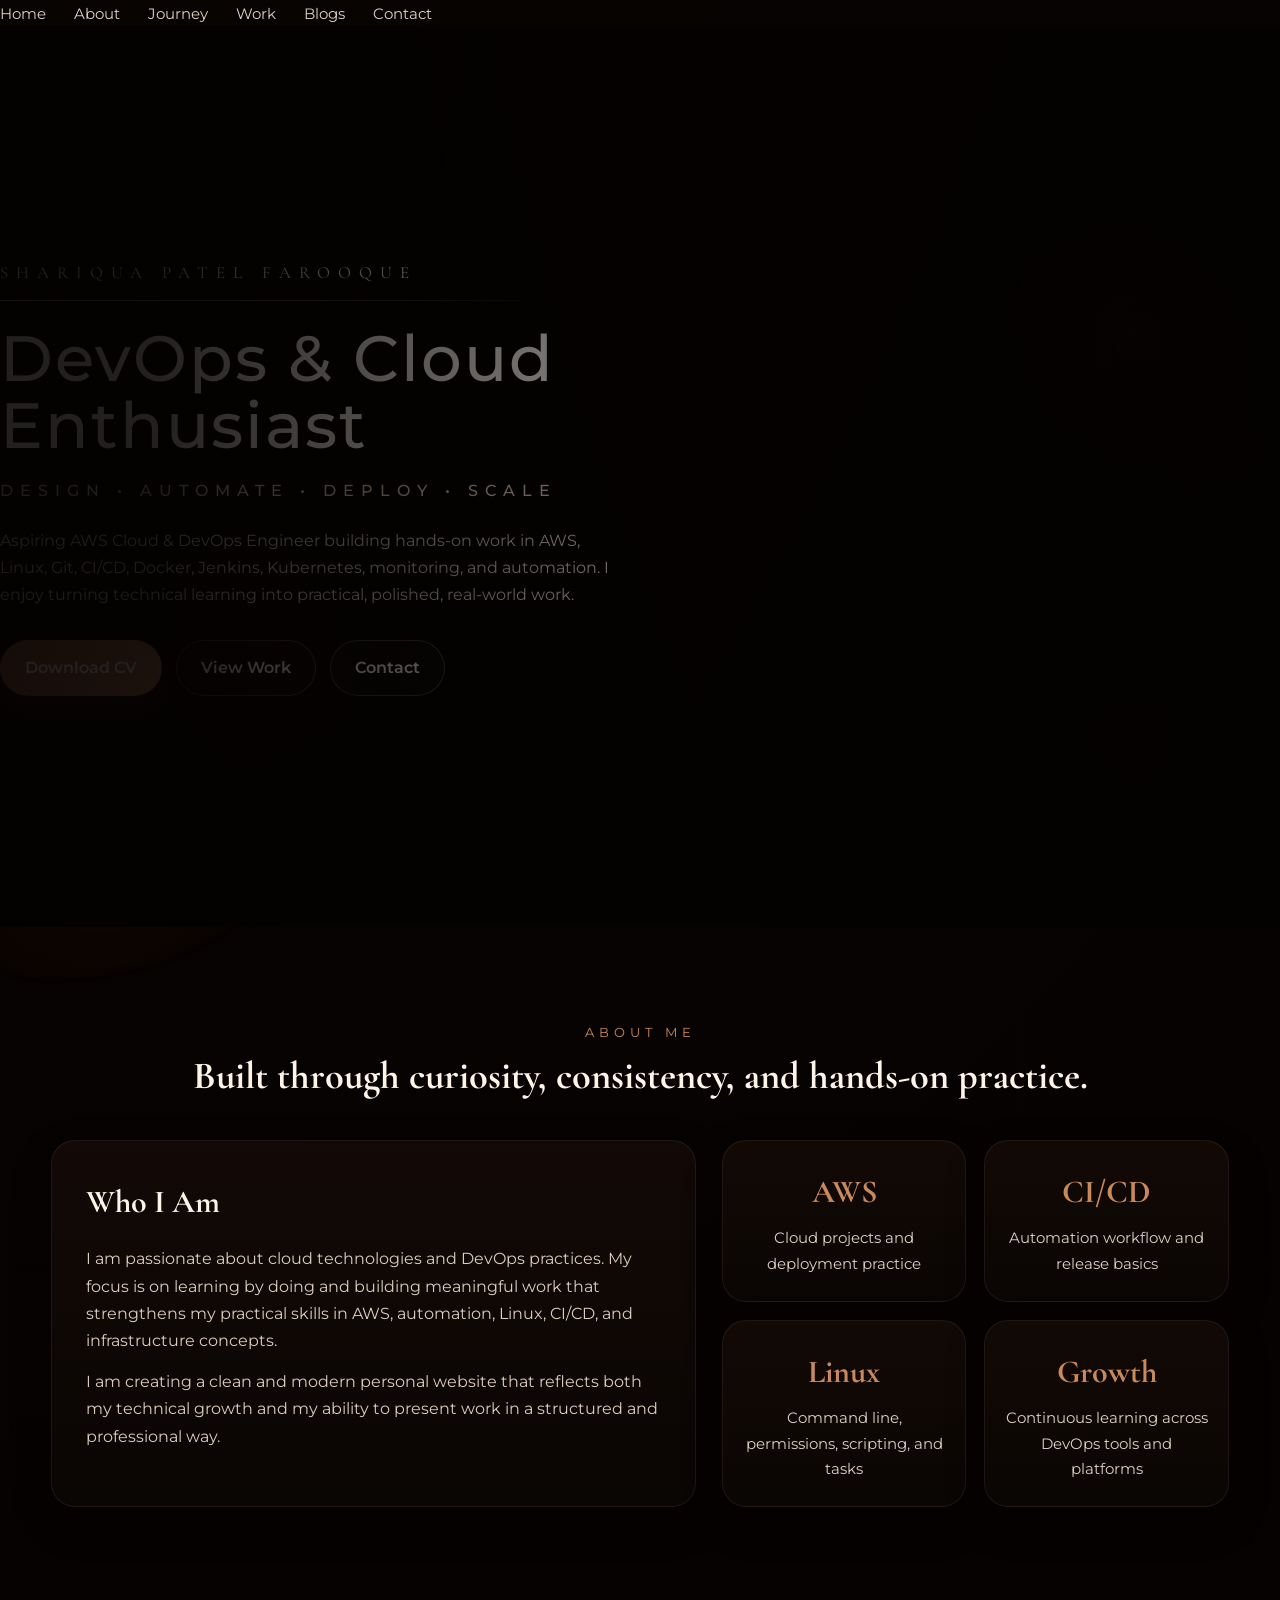
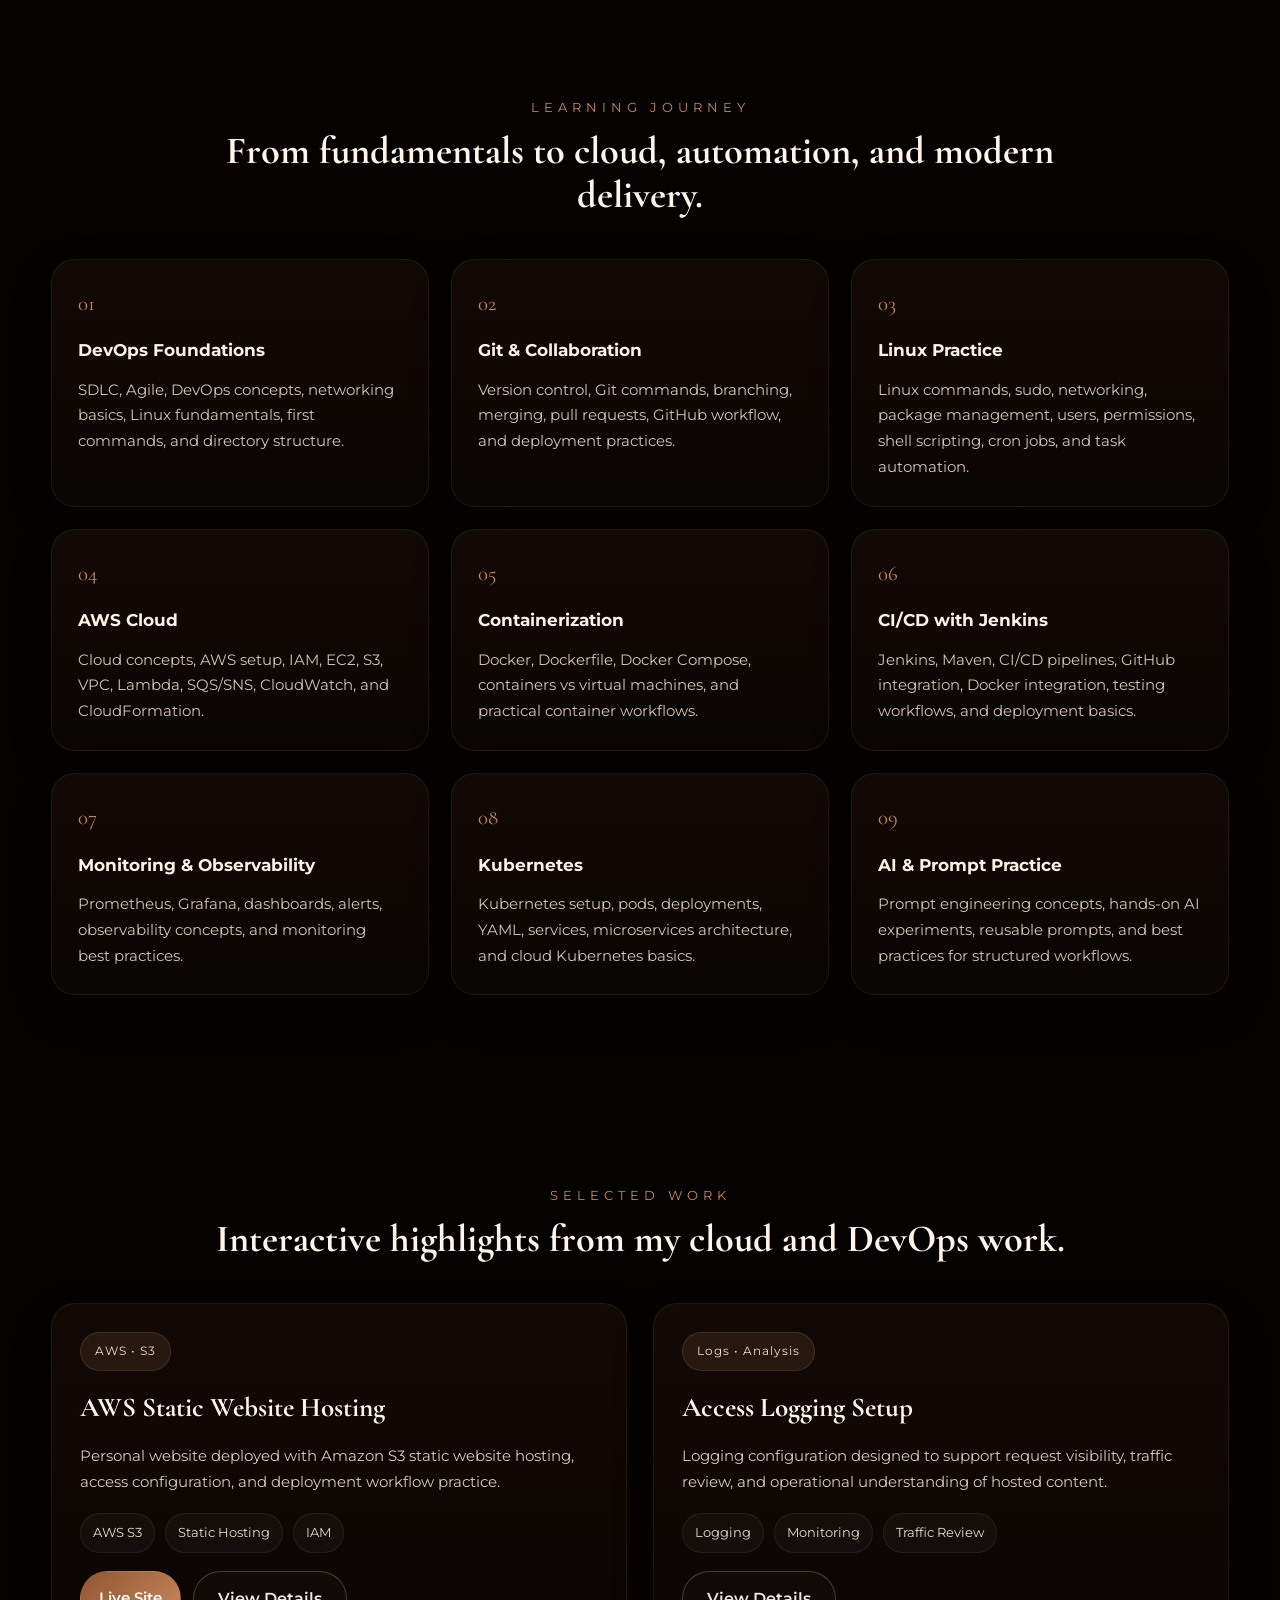
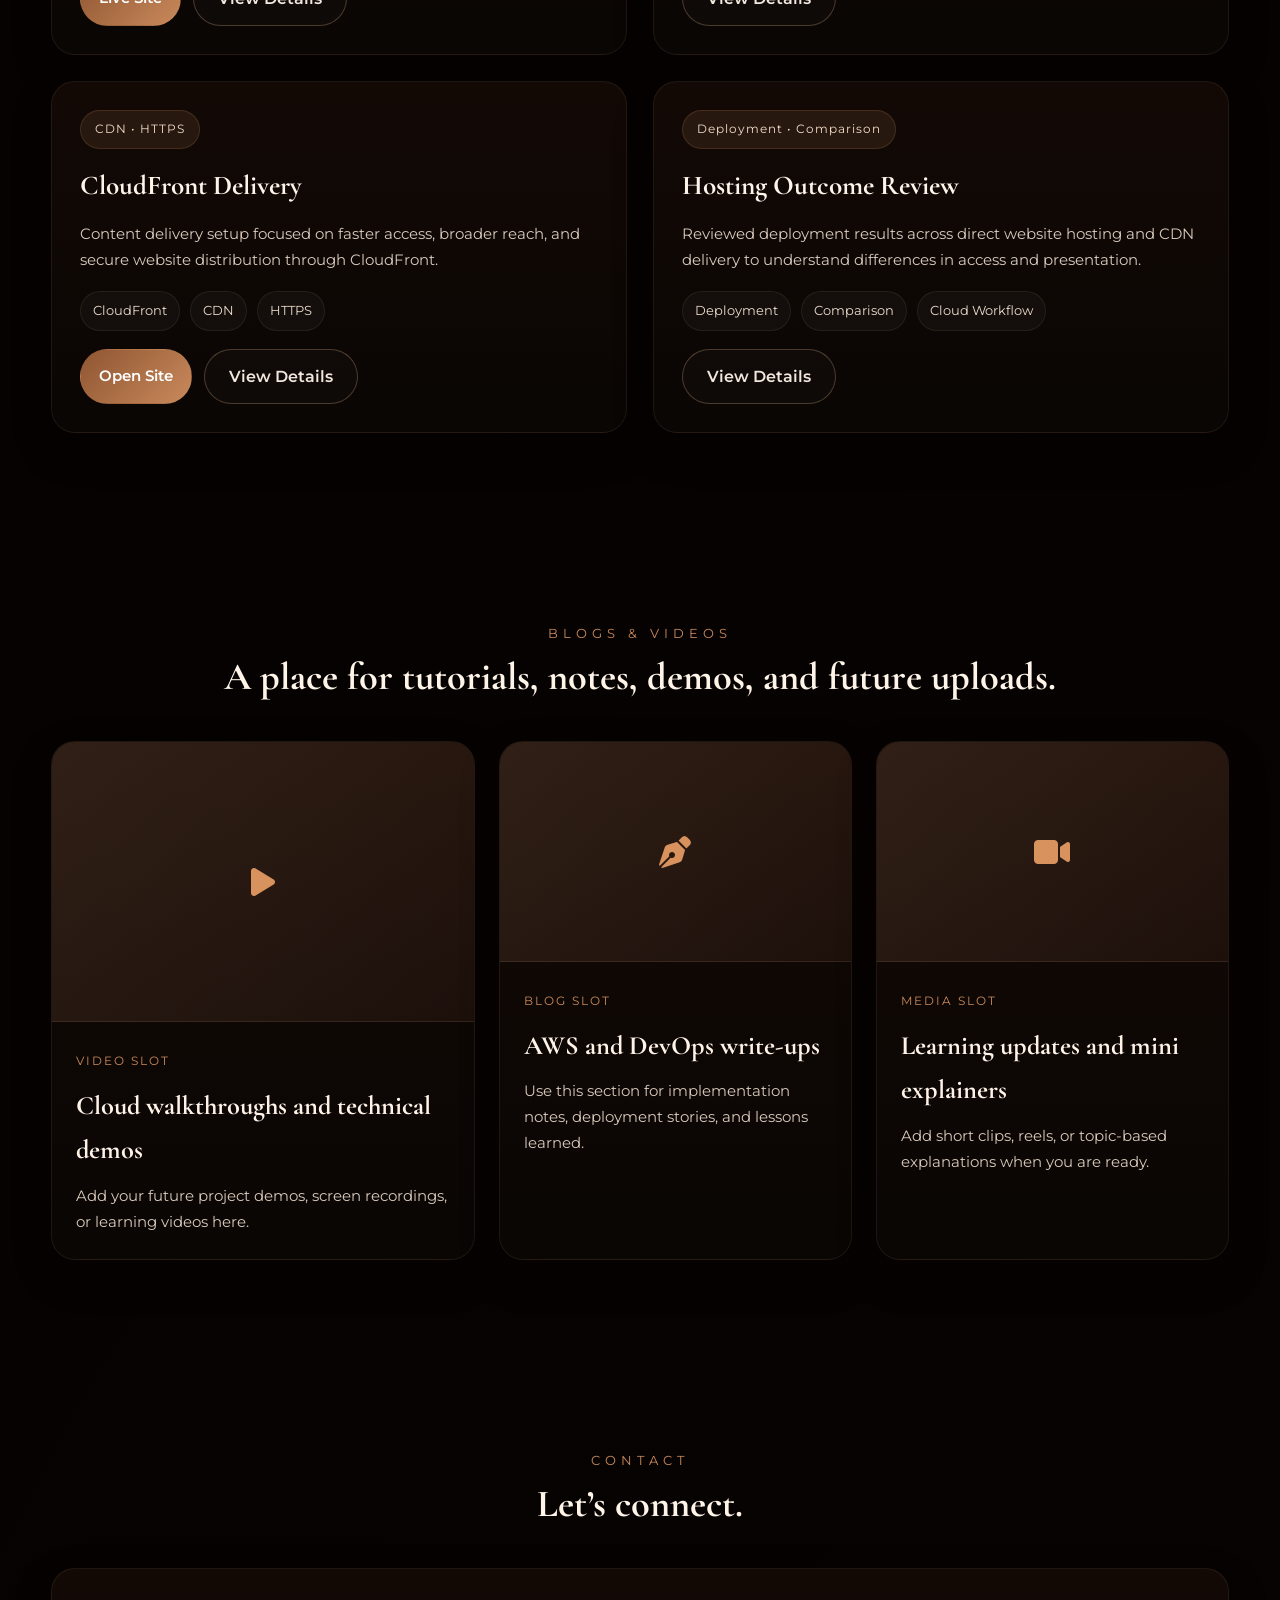
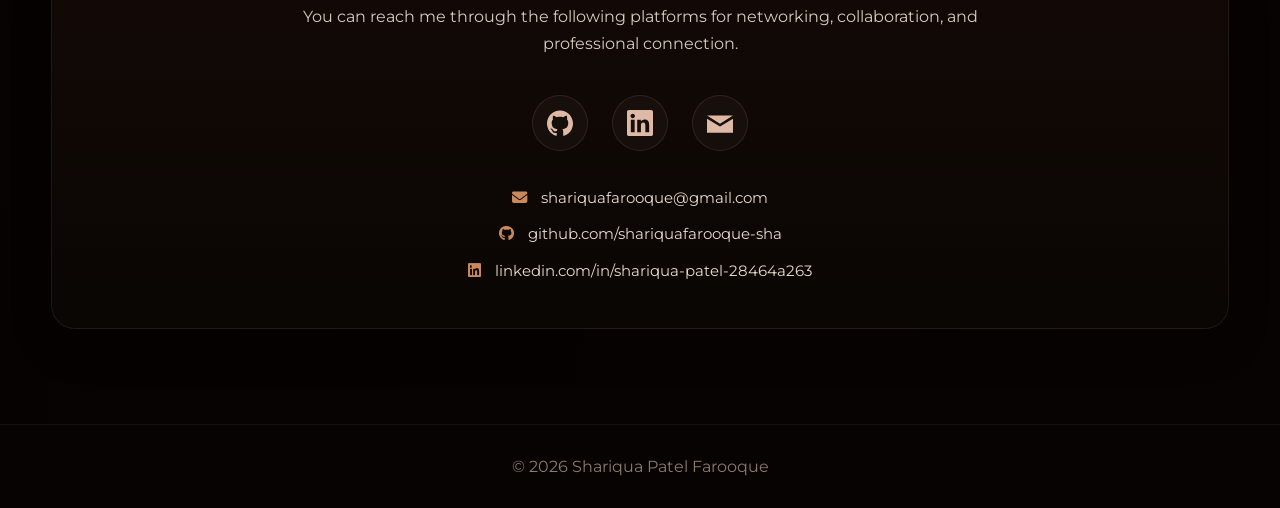
==== index.html @ 1d0a05d5 "modified website content" ====
<!DOCTYPE html>
<html lang="en">
<head>
  <meta charset="UTF-8" />
  <meta name="viewport" content="width=device-width, initial-scale=1.0" />
  <title>Shariqua Patel Farooque | DevOps & Cloud</title>

  <link rel="stylesheet" href="style.css" />

  <link rel="preconnect" href="https://fonts.googleapis.com" />
  <link rel="preconnect" href="https://fonts.gstatic.com" crossorigin />
  <link href="https://fonts.googleapis.com/css2?family=Cormorant+Garamond:wght@500;600;700&family=Montserrat:wght@300;400;500;600;700&display=swap" rel="stylesheet" />

  <link rel="stylesheet" href="https://cdnjs.cloudflare.com/ajax/libs/font-awesome/6.5.0/css/all.min.css" />
</head>
<body>

  <!-- Floating background waves -->
  <div class="wave wave-1"></div>
  <div class="wave wave-2"></div>
  <div class="wave wave-3"></div>

  <!-- NAVBAR -->
  

      <nav>
        <ul class="nav-links">
          <li><a href="#home">Home</a></li>
          <li><a href="#about">About</a></li>
          <li><a href="#journey">Journey</a></li>
          <li><a href="#projects">Work</a></li>
          <li><a href="#blogs">Blogs</a></li>
          <li><a href="#contact">Contact</a></li>
        </ul>
      </nav>
    </div>
  </header>

  <!-- HERO -->
  <section id="home" class="hero">
    <div class="hero-overlay"></div>

      <div class="hero-content">
        <p class="hero-name">SHARIQUA PATEL FAROOQUE</p>
        <div class="hero-line"></div>

        <h1>DevOps & Cloud<br>Enthusiast</h1>

        <p class="hero-tagline">DESIGN • AUTOMATE • DEPLOY • SCALE</p>

        <p class="hero-description">
          Aspiring AWS Cloud & DevOps Engineer building hands-on work in AWS,
          Linux, Git, CI/CD, Docker, Jenkins, Kubernetes, monitoring, and automation.
          I enjoy turning technical learning into practical, polished, real-world work.
        </p>

        <div class="hero-buttons">
          <a href="assets/Shariqua_Patel_CV.pdf" class="btn btn-primary" target="_blank">Download CV</a>
          <a href="#projects" class="btn btn-secondary">View Work</a>
          <a href="#contact" class="btn btn-secondary">Contact</a>
        </div>
      </div>
    </div>
  </section>

  <!-- ABOUT -->
  <section id="about" class="section">
    <div class="container">
      <div class="section-heading center">
        <p class="section-label">About Me</p>
        <h2>Built through curiosity, consistency, and hands-on practice.</h2>
      </div>

      <div class="about-grid">
        <div class="about-card">
          <h3>Who I Am</h3>
          <p>
            I am passionate about cloud technologies and DevOps practices. My focus is
            on learning by doing and building meaningful work that strengthens my practical
            skills in AWS, automation, Linux, CI/CD, and infrastructure concepts.
          </p>
          <p>
            I am creating a clean and modern personal website that reflects both my
            technical growth and my ability to present work in a structured and professional way.
          </p>
        </div>

        <div class="about-stats">
          <div class="stat-box">
            <h4>AWS</h4>
            <p>Cloud projects and deployment practice</p>
          </div>
          <div class="stat-box">
            <h4>CI/CD</h4>
            <p>Automation workflow and release basics</p>
          </div>
          <div class="stat-box">
            <h4>Linux</h4>
            <p>Command line, permissions, scripting, and tasks</p>
          </div>
          <div class="stat-box">
            <h4>Growth</h4>
            <p>Continuous learning across DevOps tools and platforms</p>
          </div>
        </div>
      </div>
    </div>
  </section>

  <!-- JOURNEY -->
  <section id="journey" class="section">
    <div class="container">
      <div class="section-heading center">
        <p class="section-label">Learning Journey</p>
        <h2>From fundamentals to cloud, automation, and modern delivery.</h2>
      </div>

      <div class="journey-grid">
        <div class="journey-card">
          <span class="journey-step">01</span>
          <h3>DevOps Foundations</h3>
          <p>SDLC, Agile, DevOps concepts, networking basics, Linux fundamentals, first commands, and directory structure.</p>
        </div>

        <div class="journey-card">
          <span class="journey-step">02</span>
          <h3>Git & Collaboration</h3>
          <p>Version control, Git commands, branching, merging, pull requests, GitHub workflow, and deployment practices.</p>
        </div>

        <div class="journey-card">
          <span class="journey-step">03</span>
          <h3>Linux Practice</h3>
          <p>Linux commands, sudo, networking, package management, users, permissions, shell scripting, cron jobs, and task automation.</p>
        </div>

        <div class="journey-card">
          <span class="journey-step">04</span>
          <h3>AWS Cloud</h3>
          <p>Cloud concepts, AWS setup, IAM, EC2, S3, VPC, Lambda, SQS/SNS, CloudWatch, and CloudFormation.</p>
        </div>

        <div class="journey-card">
          <span class="journey-step">05</span>
          <h3>Containerization</h3>
          <p>Docker, Dockerfile, Docker Compose, containers vs virtual machines, and practical container workflows.</p>
        </div>

        <div class="journey-card">
          <span class="journey-step">06</span>
          <h3>CI/CD with Jenkins</h3>
          <p>Jenkins, Maven, CI/CD pipelines, GitHub integration, Docker integration, testing workflows, and deployment basics.</p>
        </div>

        <div class="journey-card">
          <span class="journey-step">07</span>
          <h3>Monitoring & Observability</h3>
          <p>Prometheus, Grafana, dashboards, alerts, observability concepts, and monitoring best practices.</p>
        </div>

        <div class="journey-card">
          <span class="journey-step">08</span>
          <h3>Kubernetes</h3>
          <p>Kubernetes setup, pods, deployments, YAML, services, microservices architecture, and cloud Kubernetes basics.</p>
        </div>

        <div class="journey-card">
          <span class="journey-step">09</span>
          <h3>AI & Prompt Practice</h3>
          <p>Prompt engineering concepts, hands-on AI experiments, reusable prompts, and best practices for structured workflows.</p>
        </div>
      </div>
    </div>
  </section>

  <!-- WORK -->
  <section id="projects" class="section">
    <div class="container">
      <div class="section-heading center">
        <p class="section-label">Selected Work</p>
        <h2>Interactive highlights from my cloud and DevOps work.</h2>
      </div>

      <div class="work-grid">

        <article class="work-card">
          <div class="work-top">
            <span class="work-badge">AWS • S3</span>
            <h3>AWS Static Website Hosting</h3>
            <p>
              Personal website deployed with Amazon S3 static website hosting,
              access configuration, and deployment workflow practice.
            </p>
          </div>

          <div class="work-tags">
            <span>AWS S3</span>
            <span>Static Hosting</span>
            <span>IAM</span>
          </div>

          <div class="work-actions">
            <a href="http://shariqua-portfolio.s3-website.eu-west-2.amazonaws.com" target="_blank" class="btn btn-small">Live Site</a>
            <button class="btn btn-ghost" type="button" onclick="toggleDetails('work1')">View Details</button>
          </div>

          <div class="work-details" id="work1">
            <ul>
              <li>Configured static website hosting for the bucket.</li>
              <li>Managed public access and policy setup for website delivery.</li>
              <li>Used the deployment as a hands-on cloud hosting exercise.</li>
            </ul>
          </div>
        </article>

        <article class="work-card">
          <div class="work-top">
            <span class="work-badge">Logs • Analysis</span>
            <h3>Access Logging Setup</h3>
            <p>
              Logging configuration designed to support request visibility,
              traffic review, and operational understanding of hosted content.
            </p>
          </div>

          <div class="work-tags">
            <span>Logging</span>
            <span>Monitoring</span>
            <span>Traffic Review</span>
          </div>

          <div class="work-actions">
            <button class="btn btn-ghost" type="button" onclick="toggleDetails('work2')">View Details</button>
          </div>

          <div class="work-details" id="work2">
            <ul>
              <li>Explored how logs support visibility into hosted requests.</li>
              <li>Connected logging with monitoring and review workflows.</li>
              <li>Used this setup to better understand operational tracking.</li>
            </ul>
          </div>
        </article>

        <article class="work-card">
          <div class="work-top">
            <span class="work-badge">CDN • HTTPS</span>
            <h3>CloudFront Delivery</h3>
            <p>
              Content delivery setup focused on faster access, broader reach,
              and secure website distribution through CloudFront.
            </p>
          </div>

          <div class="work-tags">
            <span>CloudFront</span>
            <span>CDN</span>
            <span>HTTPS</span>
          </div>

          <div class="work-actions">
            <a href="https://d1pnevotalkm9w.cloudfront.net" target="_blank" class="btn btn-small">Open Site</a>
            <button class="btn btn-ghost" type="button" onclick="toggleDetails('work3')">View Details</button>
          </div>

          <div class="work-details" id="work3">
            <ul>
              <li>Improved delivery approach with CDN-based distribution.</li>
              <li>Focused on faster access and cleaner website presentation.</li>
              <li>Compared delivery outcome with direct S3 website hosting.</li>
            </ul>
          </div>
        </article>

        <article class="work-card">
          <div class="work-top">
            <span class="work-badge">Deployment • Comparison</span>
            <h3>Hosting Outcome Review</h3>
            <p>
              Reviewed deployment results across direct website hosting and CDN
              delivery to understand differences in access and presentation.
            </p>
          </div>

          <div class="work-tags">
            <span>Deployment</span>
            <span>Comparison</span>
            <span>Cloud Workflow</span>
          </div>

          <div class="work-actions">
            <button class="btn btn-ghost" type="button" onclick="toggleDetails('work4')">View Details</button>
          </div>

          <div class="work-details" id="work4">
            <ul>
              <li>Compared direct hosting and CDN-based delivery paths.</li>
              <li>Observed presentation and access differences.</li>
              <li>Used the outcome to improve website structure and hosting flow.</li>
            </ul>
          </div>
        </article>

      </div>
    </div>
  </section>

  <!-- BLOGS / VIDEOS -->
  <section id="blogs" class="section">
    <div class="container">
      <div class="section-heading center">
        <p class="section-label">Blogs & Videos</p>
        <h2>A place for tutorials, notes, demos, and future uploads.</h2>
      </div>

      <div class="blog-grid">
        <article class="blog-card featured-blog">
          <div class="blog-media placeholder-video">
            <i class="fa-solid fa-play"></i>
          </div>
          <div class="blog-content">
            <span class="blog-type">Video Slot</span>
            <h3>Cloud walkthroughs and technical demos</h3>
            <p>Add your future project demos, screen recordings, or learning videos here.</p>
          </div>
        </article>

        <article class="blog-card">
          <div class="blog-media placeholder-card">
            <i class="fa-solid fa-pen-nib"></i>
          </div>
          <div class="blog-content">
            <span class="blog-type">Blog Slot</span>
            <h3>AWS and DevOps write-ups</h3>
            <p>Use this section for implementation notes, deployment stories, and lessons learned.</p>
          </div>
        </article>

        <article class="blog-card">
          <div class="blog-media placeholder-card">
            <i class="fa-solid fa-video"></i>
          </div>
          <div class="blog-content">
            <span class="blog-type">Media Slot</span>
            <h3>Learning updates and mini explainers</h3>
            <p>Add short clips, reels, or topic-based explanations when you are ready.</p>
          </div>
        </article>
      </div>
    </div>
  </section>

  <!-- CONTACT -->
  <section id="contact" class="section">
    <div class="container">
      <div class="section-heading center">
        <p class="section-label">Contact</p>
        <h2>Let’s connect.</h2>
      </div>

      <div class="contact-card">
        <p class="contact-text">
          You can reach me through the following platforms for networking,
          collaboration, and professional connection.
        </p>

        <div class="social-links">
          <a href="https://github.com/shariquafarooque-sha" target="_blank" aria-label="GitHub">
            <img src="assets/icons/github.svg" class="icon" alt="GitHub">
          </a>

          <a href="https://linkedin.com/in/shariqua-patel-28464a263" target="_blank" aria-label="LinkedIn">
            <img src="assets/icons/linkedin.svg" class="icon" alt="LinkedIn">
          </a>

          <a href="mailto:shariquafarooque@gmail.com" aria-label="Email">
            <img src="assets/icons/email.svg" class="icon" alt="Email">
          </a>
        </div>

        <div class="contact-links">
          <p><i class="fa-solid fa-envelope"></i> shariquafarooque@gmail.com</p>
          <p><i class="fa-brands fa-github"></i> github.com/shariquafarooque-sha</p>
          <p><i class="fa-brands fa-linkedin"></i> linkedin.com/in/shariqua-patel-28464a263</p>
        </div>
      </div>
    </div>
  </section>

  <footer>
    <p>© 2026 Shariqua Patel Farooque</p>
  </footer>

  <script>
    function toggleDetails(id) {
      const panel = document.getElementById(id);
      panel.classList.toggle("show");
    }
  </script>
</body>
</html>
---- style.css ----
/* =========================
   GLOBAL
========================= */

* {
  margin: 0;
  padding: 0;
  box-sizing: border-box;
}

html {
  scroll-behavior: smooth;
}

body {
  font-family: 'Montserrat', sans-serif;
  background:
    linear-gradient(rgba(5, 2, 1, 0.84), rgba(5, 2, 1, 0.90)),
    radial-gradient(circle at top left, rgba(124, 68, 33, 0.14), transparent 35%),
    radial-gradient(circle at bottom right, rgba(186, 113, 53, 0.10), transparent 32%),
    #040202;
  color: #f4ece3;
  overflow-x: hidden;
  line-height: 1.7;
  position: relative;
}

a {
  text-decoration: none;
  color: inherit;
}

img {
  display: block;
  max-width: 100%;
}

button {
  font: inherit;
}

.container {
  width: min(1180px, 92%);
  margin: 0 auto;
}

/* =========================
   FLOATING WAVES
========================= */

.wave {
  position: fixed;
  pointer-events: none;
  z-index: 0;
  opacity: 0.22;
  filter: blur(3px);
  background-repeat: no-repeat;
  background-size: contain;
}

.wave-1 {
  width: 480px;
  height: 480px;
  left: -120px;
  bottom: -80px;
  background: radial-gradient(circle at 70% 30%, rgba(198, 109, 47, 0.55), transparent 45%),
              radial-gradient(circle at 45% 70%, rgba(123, 54, 18, 0.45), transparent 52%);
  border-radius: 48% 52% 65% 35% / 48% 44% 56% 52%;
  animation: floatWave 14s ease-in-out infinite;
}

.wave-2 {
  width: 380px;
  height: 380px;
  right: -100px;
  top: 180px;
  background: radial-gradient(circle at 35% 40%, rgba(198, 109, 47, 0.32), transparent 42%),
              radial-gradient(circle at 60% 70%, rgba(82, 33, 11, 0.45), transparent 55%);
  border-radius: 58% 42% 34% 66% / 43% 57% 43% 57%;
  animation: floatWave 18s ease-in-out infinite reverse;
}

.wave-3 {
  width: 520px;
  height: 240px;
  right: -160px;
  bottom: 40px;
  background: radial-gradient(circle at 40% 50%, rgba(209, 113, 44, 0.18), transparent 34%),
              radial-gradient(circle at 70% 60%, rgba(120, 51, 17, 0.28), transparent 48%);
  border-radius: 60% 40% 58% 42% / 60% 56% 44% 40%;
  animation: floatWaveSoft 20s ease-in-out infinite;
}

@keyframes floatWave {
  0%, 100% {
    transform: translateY(0) translateX(0) rotate(0deg);
  }
  50% {
    transform: translateY(-24px) translateX(16px) rotate(4deg);
  }
}

@keyframes floatWaveSoft {
  0%, 100% {
    transform: translateX(0) translateY(0);
  }
  50% {
    transform: translateX(-18px) translateY(-14px);
  }
}

/* =========================
   NAVBAR
========================= */

.navbar {
  position: sticky;
  top: 0;
  z-index: 1000;
  background: rgba(7, 3, 2, 0.72);
  backdrop-filter: blur(12px);
  border-bottom: 1px solid rgba(201, 137, 91, 0.10);
}

.nav-container {
  display: flex;
  justify-content: space-between;
  align-items: center;
  padding: 18px 0;
}

.logo-mark {
  display: inline-flex;
  align-items: center;
  justify-content: center;
  min-width: 52px;
  height: 52px;
  padding: 0 14px;
  border: 1px solid rgba(201, 137, 91, 0.18);
  border-radius: 999px;
  background: rgba(255, 255, 255, 0.02);
  font-family: 'Cormorant Garamond', serif;
  font-size: 1.3rem;
  font-weight: 700;
  letter-spacing: 2px;
  color: #f7efe6;
}

.nav-links {
  display: flex;
  gap: 28px;
  list-style: none;
}

.nav-links a {
  color: #ded1c4;
  font-size: 0.96rem;
  transition: 0.3s ease;
}

.nav-links a:hover {
  color: #c9895b;
}

/* =========================
   HERO
========================= */

.hero {
  min-height: 100vh;
  display: flex;
  align-items: center;
  position: relative;
  overflow: hidden;
  background:
    linear-gradient(rgba(4, 2, 1, 0.60), rgba(4, 2, 1, 0.76)),
    url("assets/images/hero-bg.png");
  background-size: cover;
  background-position: center;
  background-repeat: no-repeat;
}

.hero-overlay {
  position: absolute;
  inset: 0;
  background: linear-gradient(
    to right,
    rgba(4, 1, 1, 0.88) 12%,
    rgba(4, 1, 1, 0.42) 54%,
    rgba(4, 1, 1, 0.74) 100%
  );
  z-index: 1;
}

.hero-wrapper {
  position: relative;
  z-index: 2;
  display: grid;
  grid-template-columns: 0.9fr 1.1fr;
  align-items: center;
  gap: 36px;
  min-height: calc(100vh - 80px);
}

.hero-monogram {
  font-family: 'Cormorant Garamond', serif;
  font-size: clamp(11rem, 20vw, 22rem);
  color: rgba(173, 102, 56, 0.52);
  line-height: 0.82;
  letter-spacing: -8px;
  user-select: none;
  text-align: center;
}

.hero-content {
  max-width: 660px;
}

.hero-name {
  font-family: 'Cormorant Garamond', serif;
  letter-spacing: 8px;
  font-size: 1.06rem;
  color: #fff7f0;
  margin-bottom: 12px;
}

.hero-line {
  width: 100%;
  max-width: 520px;
  height: 1px;
  background: linear-gradient(to right, rgba(201, 162, 124, 0.85), rgba(201, 162, 124, 0.08));
  margin-bottom: 24px;
}

.hero-content h1 {
  font-size: clamp(2.8rem, 5vw, 4.6rem);
  font-weight: 500;
  line-height: 1.06;
  letter-spacing: 2px;
  color: #fff9f3;
  margin-bottom: 18px;
}

.hero-tagline {
  color: #f0d4bc;
  font-size: 0.98rem;
  letter-spacing: 7px;
  font-weight: 500;
  margin-bottom: 22px;
}

.hero-description {
  color: #ddd0c3;
  max-width: 620px;
  font-size: 1rem;
  margin-bottom: 32px;
}

.hero-buttons {
  display: flex;
  flex-wrap: wrap;
  gap: 14px;
}

/* =========================
   BUTTONS
========================= */

.btn {
  display: inline-flex;
  align-items: center;
  justify-content: center;
  padding: 13px 24px;
  border-radius: 999px;
  transition: 0.35s ease;
  font-weight: 600;
  border: 1px solid transparent;
  cursor: pointer;
}

.btn-primary {
  background: linear-gradient(135deg, #8f5632, #c9895b);
  color: #fff;
  box-shadow: 0 12px 28px rgba(143, 86, 50, 0.24);
}

.btn-primary:hover {
  transform: translateY(-2px);
  box-shadow: 0 16px 34px rgba(143, 86, 50, 0.30);
}

.btn-secondary,
.btn-ghost {
  border: 1px solid rgba(201, 162, 124, 0.32);
  color: #f1e7dc;
  background: rgba(255, 255, 255, 0.02);
}

.btn-secondary:hover,
.btn-ghost:hover {
  background: rgba(201, 162, 124, 0.08);
  transform: translateY(-2px);
}

.btn-small {
  padding: 10px 18px;
  font-size: 0.92rem;
  background: linear-gradient(135deg, #8f5632, #c9895b);
  color: #fff;
  border-radius: 999px;
}

.btn-small:hover {
  transform: translateY(-2px);
}

/* =========================
   SECTIONS
========================= */

.section {
  position: relative;
  z-index: 2;
  padding: 95px 0;
}

.section-heading {
  margin-bottom: 42px;
}

.section-heading.center {
  text-align: center;
}

.section-label {
  color: #c9895b;
  text-transform: uppercase;
  letter-spacing: 5px;
  font-size: 0.80rem;
  margin-bottom: 10px;
}

.section-heading h2 {
  font-family: 'Cormorant Garamond', serif;
  font-size: clamp(2rem, 3vw, 3rem);
  font-weight: 700;
  color: #fff4e8;
  line-height: 1.15;
  max-width: 900px;
  margin: 0 auto;
}

/* =========================
   ABOUT
========================= */

.about-grid {
  display: grid;
  grid-template-columns: 1.12fr 0.88fr;
  gap: 26px;
  align-items: stretch;
}

.about-card,
.stat-box,
.journey-card,
.work-card,
.blog-card,
.contact-card {
  background: linear-gradient(180deg, rgba(20, 10, 6, 0.92), rgba(10, 6, 4, 0.97));
  border: 1px solid rgba(201, 162, 124, 0.10);
  border-radius: 24px;
  box-shadow: 0 16px 40px rgba(0, 0, 0, 0.22);
}

.about-card {
  padding: 34px;
}

.about-card h3 {
  font-family: 'Cormorant Garamond', serif;
  font-size: 2rem;
  color: #fff4e8;
  margin-bottom: 16px;
}

.about-card p {
  color: #dccdbf;
  margin-bottom: 14px;
}

.about-stats {
  display: grid;
  grid-template-columns: 1fr 1fr;
  gap: 18px;
}

.stat-box {
  padding: 24px 20px;
  text-align: center;
}

.stat-box h4 {
  font-family: 'Cormorant Garamond', serif;
  font-size: 2rem;
  color: #c9895b;
  margin-bottom: 6px;
}

.stat-box p {
  color: #ddd1c5;
  font-size: 0.94rem;
}

/* =========================
   JOURNEY
========================= */

.journey-grid {
  display: grid;
  grid-template-columns: repeat(3, 1fr);
  gap: 22px;
}

.journey-card {
  padding: 26px;
  transition: 0.3s ease;
}

.journey-card:hover {
  transform: translateY(-8px);
  box-shadow: 0 24px 48px rgba(0, 0, 0, 0.28);
}

.journey-step {
  display: inline-block;
  font-family: 'Cormorant Garamond', serif;
  font-size: 1.3rem;
  color: #c9895b;
  margin-bottom: 14px;
}

.journey-card h3 {
  color: #fff1e5;
  margin-bottom: 12px;
  font-size: 1.08rem;
}

.journey-card p {
  color: #d3c4b8;
  font-size: 0.95rem;
}

/* =========================
   WORK
========================= */

.work-grid {
  display: grid;
  grid-template-columns: repeat(2, 1fr);
  gap: 26px;
}

.work-card {
  padding: 28px;
  transition: 0.3s ease;
}

.work-card:hover {
  transform: translateY(-8px);
  box-shadow: 0 22px 46px rgba(0, 0, 0, 0.28);
}

.work-top {
  margin-bottom: 18px;
}

.work-badge {
  display: inline-block;
  padding: 8px 14px;
  border-radius: 999px;
  font-size: 0.76rem;
  letter-spacing: 1px;
  color: #f3ddca;
  background: rgba(201, 137, 91, 0.12);
  border: 1px solid rgba(201, 137, 91, 0.18);
  margin-bottom: 14px;
}

.work-card h3 {
  font-size: 1.7rem;
  color: #fff4ea;
  margin-bottom: 12px;
  font-family: 'Cormorant Garamond', serif;
}

.work-card p {
  color: #dacabd;
  font-size: 0.96rem;
  margin-bottom: 16px;
}

.work-tags {
  display: flex;
  flex-wrap: wrap;
  gap: 10px;
  margin-bottom: 18px;
}

.work-tags span {
  padding: 8px 12px;
  border-radius: 999px;
  font-size: 0.80rem;
  background: rgba(255, 255, 255, 0.03);
  border: 1px solid rgba(201, 162, 124, 0.10);
  color: #eadbcc;
}

.work-actions {
  display: flex;
  gap: 12px;
  flex-wrap: wrap;
}

.work-details {
  max-height: 0;
  overflow: hidden;
  transition: max-height 0.35s ease, margin-top 0.35s ease, opacity 0.35s ease;
  opacity: 0;
}

.work-details.show {
  max-height: 240px;
  margin-top: 18px;
  opacity: 1;
}

.work-details ul {
  padding-left: 18px;
  color: #d8c8ba;
}

.work-details li {
  margin-bottom: 8px;
}

/* =========================
   BLOGS
========================= */

.blog-grid {
  display: grid;
  grid-template-columns: 1.2fr 1fr 1fr;
  gap: 24px;
}

.blog-card {
  overflow: hidden;
  transition: 0.3s ease;
}

.blog-card:hover {
  transform: translateY(-8px);
  box-shadow: 0 22px 46px rgba(0, 0, 0, 0.28);
}

.blog-media {
  height: 220px;
  display: flex;
  align-items: center;
  justify-content: center;
  color: #d7925e;
  font-size: 2rem;
  background:
    linear-gradient(135deg, rgba(201, 137, 91, 0.14), rgba(87, 38, 14, 0.14)),
    rgba(255, 255, 255, 0.02);
  border-bottom: 1px solid rgba(201, 162, 124, 0.10);
}

.placeholder-video {
  height: 280px;
}

.blog-content {
  padding: 24px;
}

.blog-type {
  display: inline-block;
  color: #c9895b;
  font-size: 0.78rem;
  letter-spacing: 2px;
  text-transform: uppercase;
  margin-bottom: 12px;
}

.blog-content h3 {
  font-family: 'Cormorant Garamond', serif;
  font-size: 1.65rem;
  color: #fff3e8;
  margin-bottom: 10px;
}

.blog-content p {
  color: #d8c9bb;
  font-size: 0.95rem;
}

/* =========================
   CONTACT
========================= */

.contact-card {
  padding: 34px;
  text-align: center;
}

.contact-text {
  color: #d9cabe;
  max-width: 720px;
  margin: 0 auto 28px;
}

.social-links {
  margin-bottom: 24px;
}

.social-links a {
  display: inline-flex;
  margin: 10px;
  padding: 14px;
  border-radius: 50%;
  background: rgba(255, 255, 255, 0.03);
  border: 1px solid rgba(201, 162, 124, 0.14);
  transition: 0.3s ease;
}

.social-links a:hover {
  transform: translateY(-4px);
  border-color: rgba(201, 137, 91, 0.35);
}

.icon {
  width: 26px;
  height: 26px;
  filter: invert(81%) sepia(19%) saturate(412%) hue-rotate(337deg) brightness(94%) contrast(86%);
}

.contact-links p {
  color: #e7d9cd;
  margin-bottom: 10px;
  font-size: 0.96rem;
}

.contact-links i {
  color: #c9895b;
  margin-right: 10px;
}

/* =========================
   FOOTER
========================= */

footer {
  text-align: center;
  padding: 28px 20px;
  background: #070302;
  color: #8c7a6b;
  border-top: 1px solid rgba(201, 162, 124, 0.08);
  position: relative;
  z-index: 2;
}

/* =========================
   RESPONSIVE
========================= */

@media (max-width: 1150px) {
  .journey-grid,
  .blog-grid {
    grid-template-columns: 1fr 1fr;
  }

  .featured-blog {
    grid-column: span 2;
  }
}

@media (max-width: 1080px) {
  .hero-wrapper,
  .about-grid,
  .journey-grid,
  .work-grid,
  .blog-grid {
    grid-template-columns: 1fr;
  }

  .featured-blog {
    grid-column: span 1;
  }

  .hero-monogram {
    font-size: 10rem;
  }

  .hero-content {
    max-width: 100%;
  }
}

@media (max-width: 768px) {
  .nav-container {
    flex-direction: column;
    gap: 14px;
  }

  .nav-links {
    flex-wrap: wrap;
    justify-content: center;
    gap: 16px;
  }

  .hero {
    min-height: auto;
    padding: 110px 0 80px;
    background-position: center;
  }

  .hero-name {
    letter-spacing: 4px;
    font-size: 0.94rem;
  }

  .hero-content h1 {
    letter-spacing: 1px;
  }

  .hero-tagline {
    letter-spacing: 3px;
    font-size: 0.9rem;
  }

  .hero-buttons,
  .work-actions {
    flex-direction: column;
    align-items: stretch;
  }

  .btn,
  .btn-small,
  .btn-ghost {
    width: 100%;
  }

  .about-stats {
    grid-template-columns: 1fr;
  }

  .wave-1,
  .wave-2,
  .wave-3 {
    opacity: 0.14;
  }
}

@media (max-width: 520px) {
  .hero-monogram {
    font-size: 7rem;
    letter-spacing: -4px;
  }

  .section {
    padding: 80px 0;
  }

  .about-card,
  .journey-card,
  .work-card,
  .blog-card,
  .contact-card,
  .stat-box {
    padding: 22px;
  }

  .logo-mark {
    min-width: 46px;
    height: 46px;
    font-size: 1.1rem;
  }
}
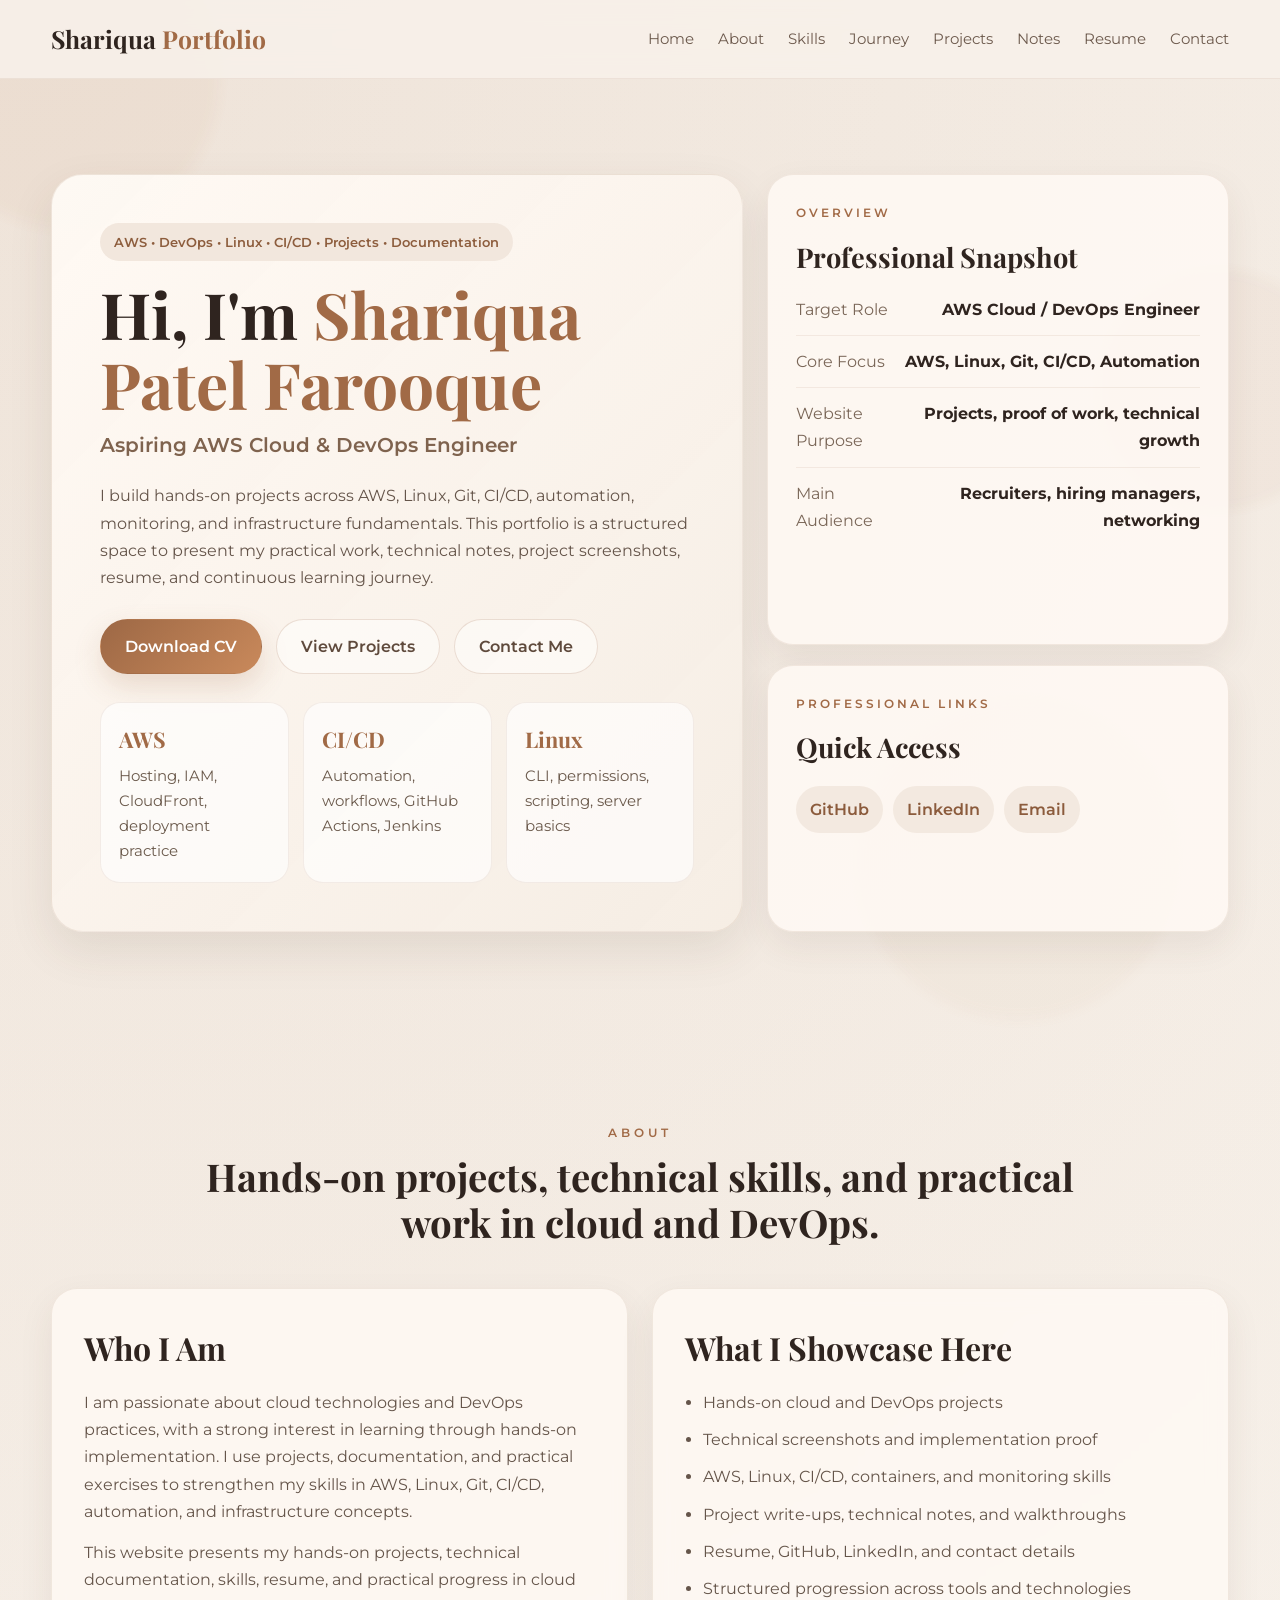
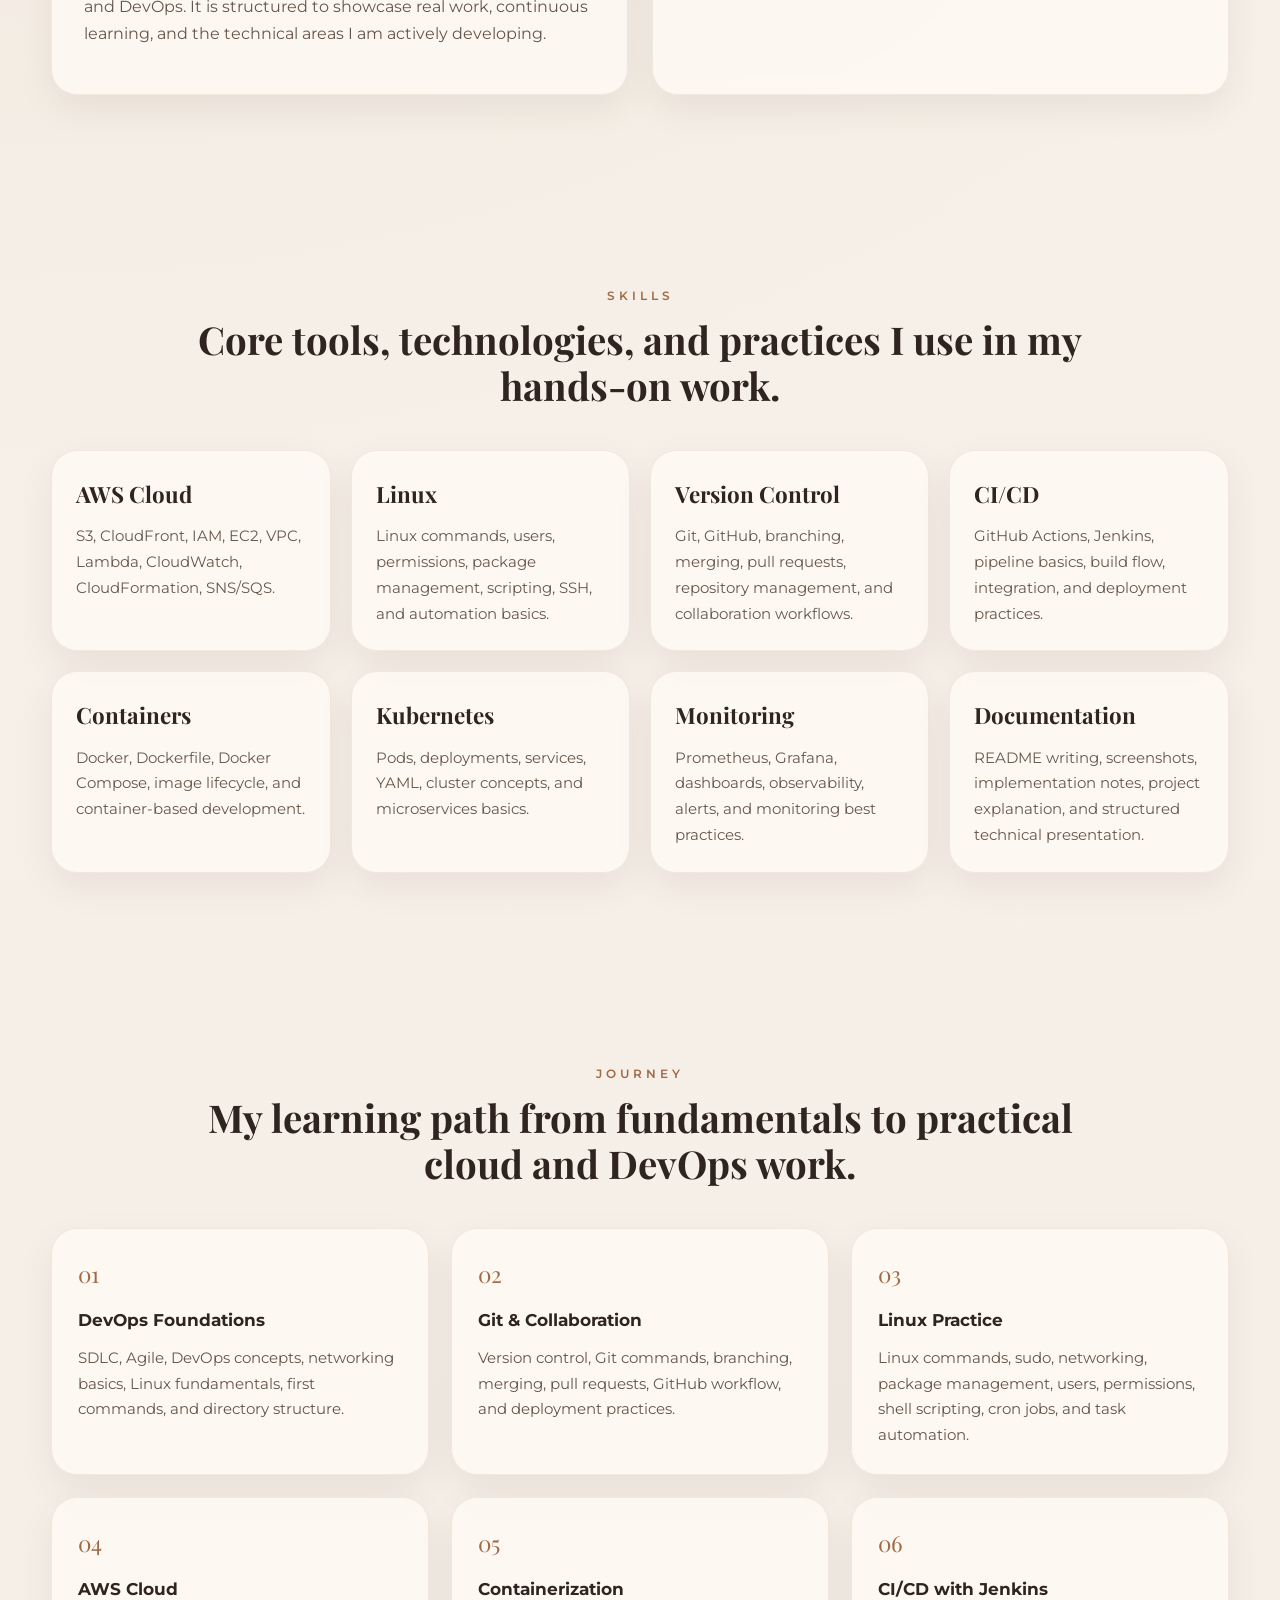
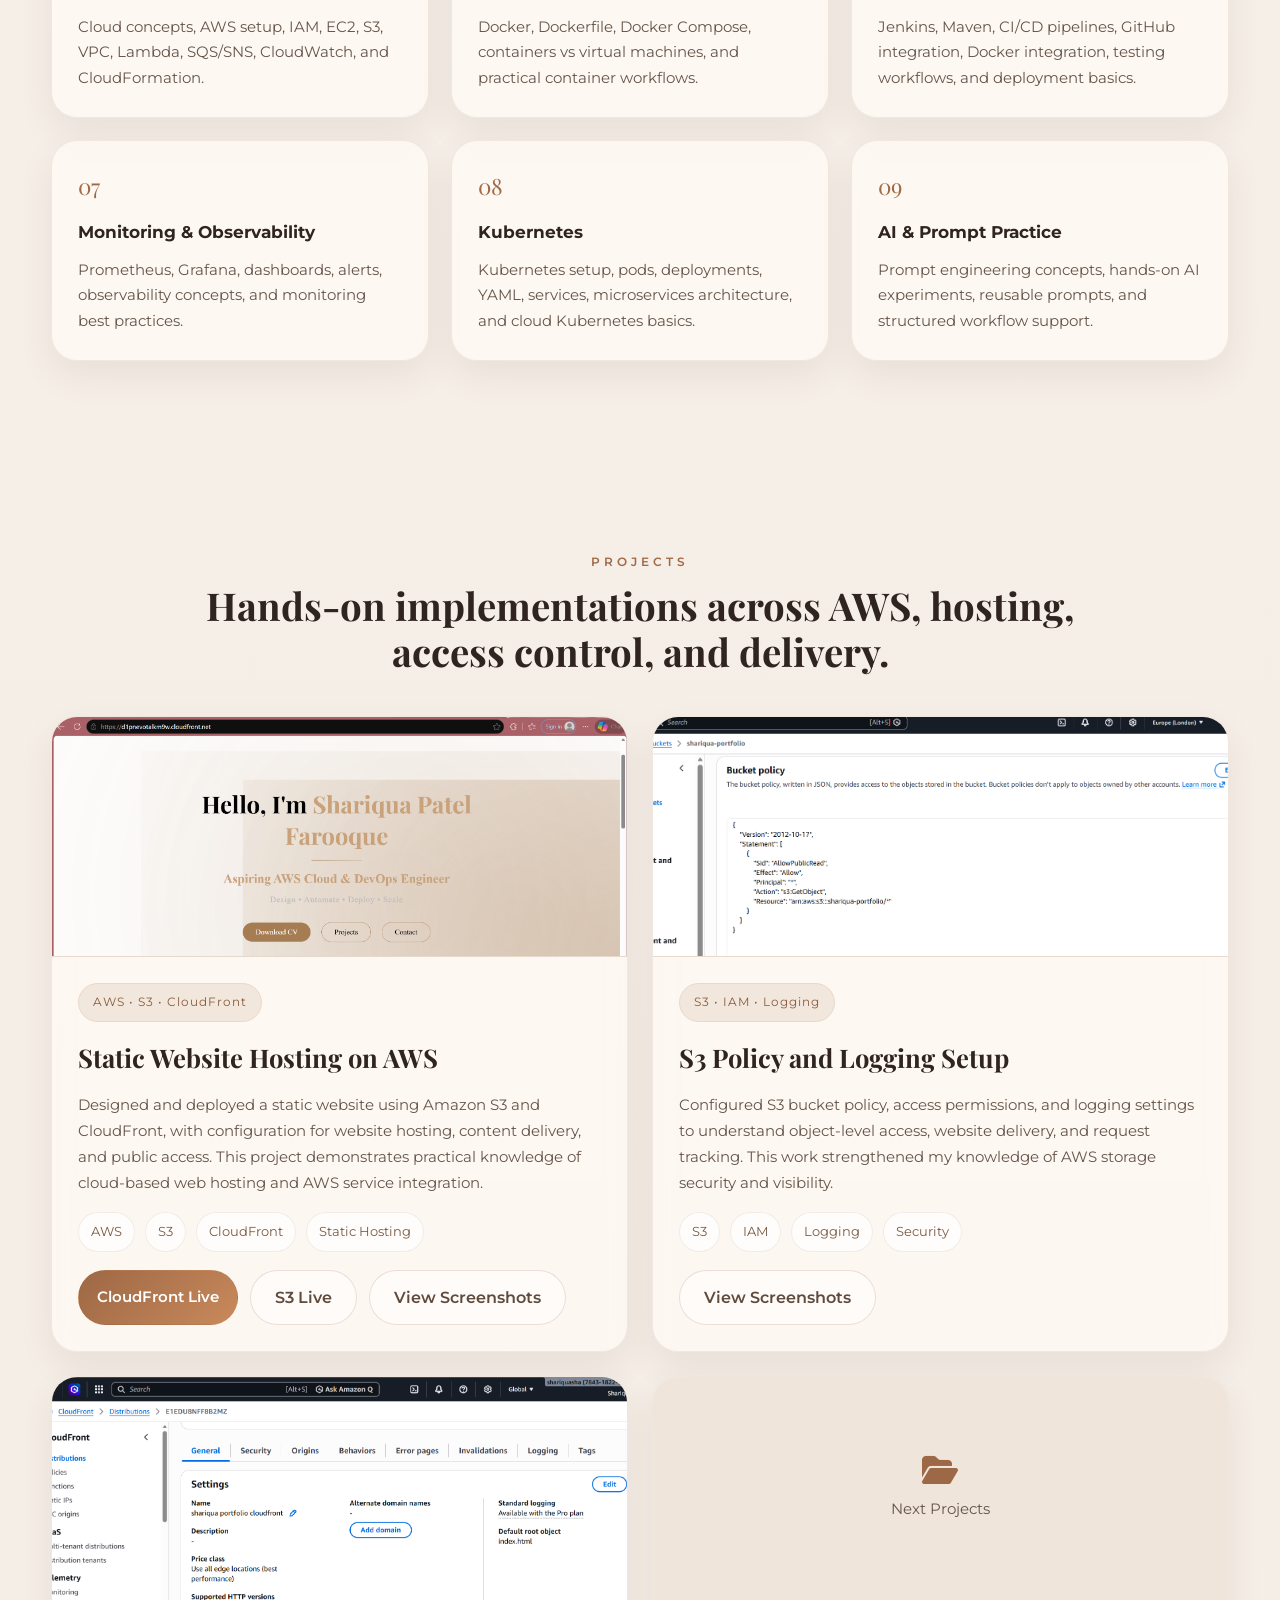
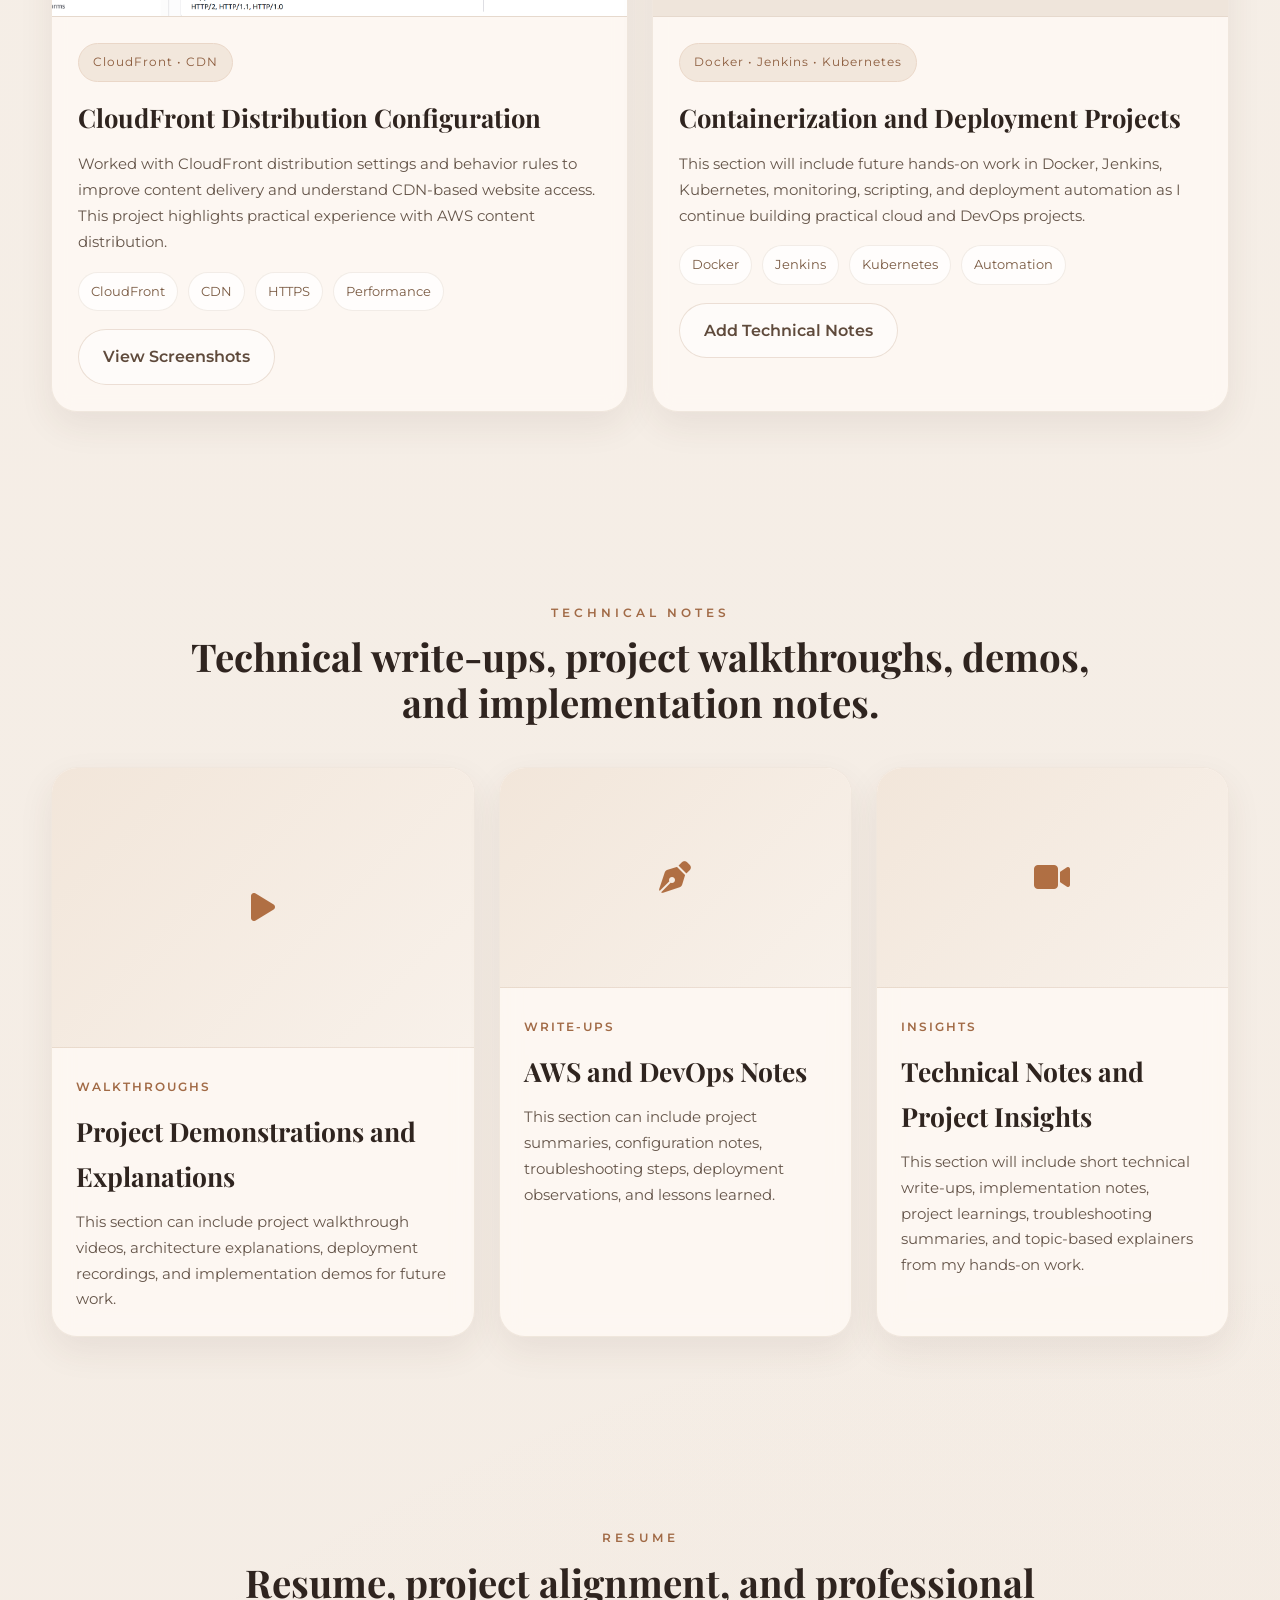
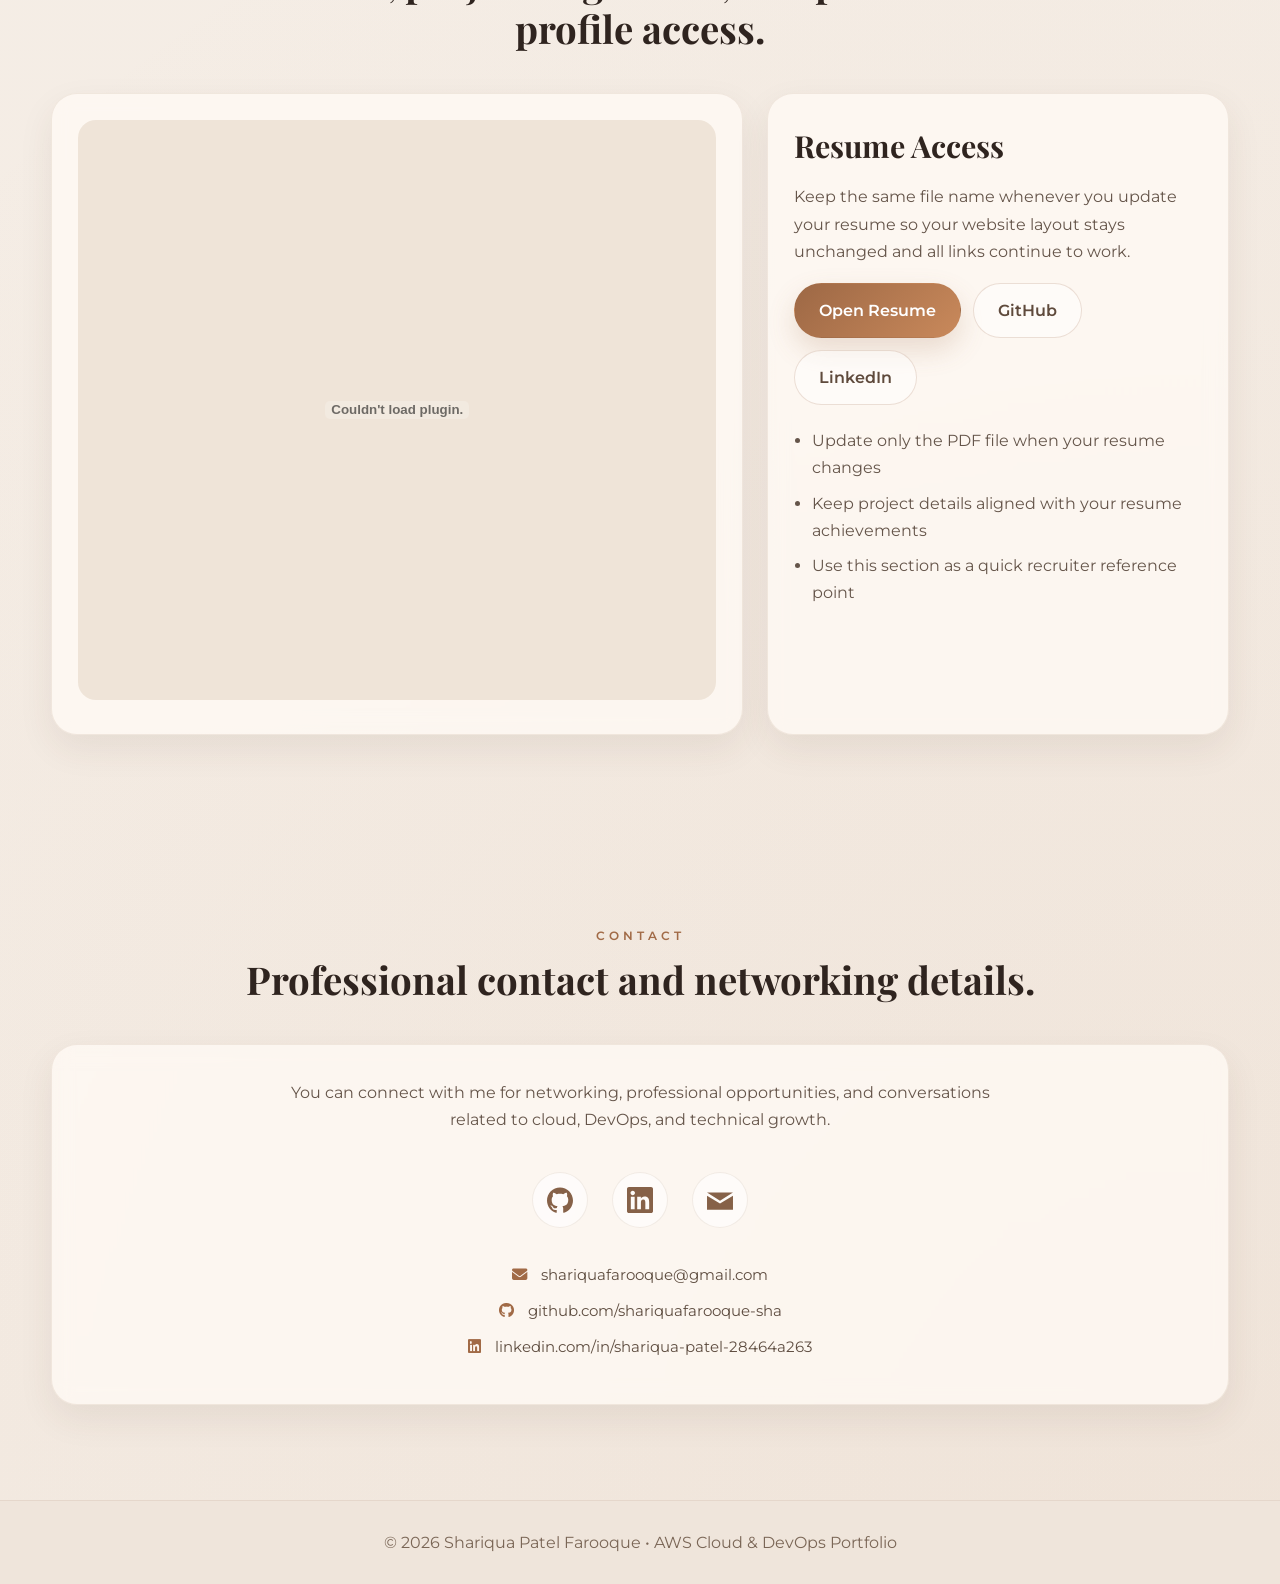
==== commit 77ad5d73: "Update portfolio to final recruiter-ready version" ====
--- a/index.html
+++ b/index.html
@@ -3,365 +3,506 @@
 <head>
   <meta charset="UTF-8" />
   <meta name="viewport" content="width=device-width, initial-scale=1.0" />
-  <title>Shariqua Patel Farooque | DevOps & Cloud</title>
+  <title>Shariqua Patel Farooque | AWS Cloud & DevOps Portfolio</title>
+  <meta
+    name="description"
+    content="Portfolio of Shariqua Patel Farooque showcasing AWS, DevOps, Linux, hands-on projects, technical notes, resume, and professional contact details."
+  />
 
   <link rel="stylesheet" href="style.css" />
 
   <link rel="preconnect" href="https://fonts.googleapis.com" />
   <link rel="preconnect" href="https://fonts.gstatic.com" crossorigin />
-  <link href="https://fonts.googleapis.com/css2?family=Cormorant+Garamond:wght@500;600;700&family=Montserrat:wght@300;400;500;600;700&display=swap" rel="stylesheet" />
-
-  <link rel="stylesheet" href="https://cdnjs.cloudflare.com/ajax/libs/font-awesome/6.5.0/css/all.min.css" />
+  <link
+    href="https://fonts.googleapis.com/css2?family=Playfair+Display:wght@600;700&family=Montserrat:wght@300;400;500;600;700&display=swap"
+    rel="stylesheet"
+  />
+
+  <link
+    rel="stylesheet"
+    href="https://cdnjs.cloudflare.com/ajax/libs/font-awesome/6.5.0/css/all.min.css"
+  />
 </head>
 <body>
 
-  <!-- Floating background waves -->
-  <div class="wave wave-1"></div>
-  <div class="wave wave-2"></div>
-  <div class="wave wave-3"></div>
-
-  <!-- NAVBAR -->
-  
+  <div class="shape shape-1"></div>
+  <div class="shape shape-2"></div>
+  <div class="shape shape-3"></div>
+
+  <header class="navbar">
+    <div class="container nav-container">
+      <a href="#home" class="brand">Shariqua <span>Portfolio</span></a>
 
       <nav>
         <ul class="nav-links">
           <li><a href="#home">Home</a></li>
           <li><a href="#about">About</a></li>
+          <li><a href="#skills">Skills</a></li>
           <li><a href="#journey">Journey</a></li>
-          <li><a href="#projects">Work</a></li>
-          <li><a href="#blogs">Blogs</a></li>
+          <li><a href="#projects">Projects</a></li>
+          <li><a href="#blogs">Notes</a></li>
+          <li><a href="#resume">Resume</a></li>
           <li><a href="#contact">Contact</a></li>
         </ul>
       </nav>
     </div>
   </header>
 
-  <!-- HERO -->
-  <section id="home" class="hero">
-    <div class="hero-overlay"></div>
-
-      <div class="hero-content">
-        <p class="hero-name">SHARIQUA PATEL FAROOQUE</p>
-        <div class="hero-line"></div>
-
-        <h1>DevOps & Cloud<br>Enthusiast</h1>
-
-        <p class="hero-tagline">DESIGN • AUTOMATE • DEPLOY • SCALE</p>
+  <section id="home" class="hero section">
+    <div class="container hero-grid">
+      <div class="hero-content-card">
+        <p class="eyebrow">AWS • DevOps • Linux • CI/CD • Projects • Documentation</p>
+
+        <h1>Hi, I'm <span>Shariqua Patel Farooque</span></h1>
+
+        <h2>Aspiring AWS Cloud & DevOps Engineer</h2>
 
         <p class="hero-description">
-          Aspiring AWS Cloud & DevOps Engineer building hands-on work in AWS,
-          Linux, Git, CI/CD, Docker, Jenkins, Kubernetes, monitoring, and automation.
-          I enjoy turning technical learning into practical, polished, real-world work.
+          I build hands-on projects across AWS, Linux, Git, CI/CD, automation,
+          monitoring, and infrastructure fundamentals. This portfolio is a
+          structured space to present my practical work, technical notes,
+          project screenshots, resume, and continuous learning journey.
         </p>
 
         <div class="hero-buttons">
           <a href="assets/Shariqua_Patel_CV.pdf" class="btn btn-primary" target="_blank">Download CV</a>
-          <a href="#projects" class="btn btn-secondary">View Work</a>
-          <a href="#contact" class="btn btn-secondary">Contact</a>
+          <a href="#projects" class="btn btn-secondary">View Projects</a>
+          <a href="#contact" class="btn btn-secondary">Contact Me</a>
         </div>
-      </div>
-    </div>
-  </section>
-
-  <!-- ABOUT -->
+
+        <div class="hero-stats">
+          <div class="stat-card">
+            <h3>AWS</h3>
+            <p>Hosting, IAM, CloudFront, deployment practice</p>
+          </div>
+          <div class="stat-card">
+            <h3>CI/CD</h3>
+            <p>Automation, workflows, GitHub Actions, Jenkins</p>
+          </div>
+          <div class="stat-card">
+            <h3>Linux</h3>
+            <p>CLI, permissions, scripting, server basics</p>
+          </div>
+        </div>
+      </div>
+
+      <div class="hero-side-card">
+        <div class="profile-box">
+          <p class="mini-label">Overview</p>
+          <h3>Professional Snapshot</h3>
+
+          <div class="profile-line">
+            <span>Target Role</span>
+            <strong>AWS Cloud / DevOps Engineer</strong>
+          </div>
+          <div class="profile-line">
+            <span>Core Focus</span>
+            <strong>AWS, Linux, Git, CI/CD, Automation</strong>
+          </div>
+          <div class="profile-line">
+            <span>Website Purpose</span>
+            <strong>Projects, proof of work, technical growth</strong>
+          </div>
+          <div class="profile-line">
+            <span>Main Audience</span>
+            <strong>Recruiters, hiring managers, networking</strong>
+          </div>
+        </div>
+
+        <div class="profile-box">
+          <p class="mini-label">Professional Links</p>
+          <h3>Quick Access</h3>
+
+          <div class="quick-links">
+            <a href="https://github.com/shariquafarooque-sha" target="_blank">GitHub</a>
+            <a href="https://linkedin.com/in/shariqua-patel-28464a263" target="_blank">LinkedIn</a>
+            <a href="mailto:shariquafarooque@gmail.com">Email</a>
+          </div>
+        </div>
+      </div>
+    </div>
+  </section>
+
   <section id="about" class="section">
     <div class="container">
       <div class="section-heading center">
-        <p class="section-label">About Me</p>
-        <h2>Built through curiosity, consistency, and hands-on practice.</h2>
+        <p class="section-label">About</p>
+        <h2>Hands-on projects, technical skills, and practical work in cloud and DevOps.</h2>
       </div>
 
       <div class="about-grid">
-        <div class="about-card">
+        <article class="glass-card about-card">
           <h3>Who I Am</h3>
           <p>
-            I am passionate about cloud technologies and DevOps practices. My focus is
-            on learning by doing and building meaningful work that strengthens my practical
-            skills in AWS, automation, Linux, CI/CD, and infrastructure concepts.
+            I am passionate about cloud technologies and DevOps practices, with
+            a strong interest in learning through hands-on implementation. I use
+            projects, documentation, and practical exercises to strengthen my
+            skills in AWS, Linux, Git, CI/CD, automation, and infrastructure concepts.
           </p>
           <p>
-            I am creating a clean and modern personal website that reflects both my
-            technical growth and my ability to present work in a structured and professional way.
+            This website presents my hands-on projects, technical documentation,
+            skills, resume, and practical progress in cloud and DevOps. It is structured
+            to showcase real work, continuous learning, and the technical areas I am
+            actively developing.
           </p>
-        </div>
-
-        <div class="about-stats">
-          <div class="stat-box">
-            <h4>AWS</h4>
-            <p>Cloud projects and deployment practice</p>
-          </div>
-          <div class="stat-box">
-            <h4>CI/CD</h4>
-            <p>Automation workflow and release basics</p>
-          </div>
-          <div class="stat-box">
-            <h4>Linux</h4>
-            <p>Command line, permissions, scripting, and tasks</p>
-          </div>
-          <div class="stat-box">
-            <h4>Growth</h4>
-            <p>Continuous learning across DevOps tools and platforms</p>
-          </div>
-        </div>
-      </div>
-    </div>
-  </section>
-
-  <!-- JOURNEY -->
+        </article>
+
+        <article class="glass-card about-card">
+          <h3>What I Showcase Here</h3>
+          <ul class="feature-list">
+            <li>Hands-on cloud and DevOps projects</li>
+            <li>Technical screenshots and implementation proof</li>
+            <li>AWS, Linux, CI/CD, containers, and monitoring skills</li>
+            <li>Project write-ups, technical notes, and walkthroughs</li>
+            <li>Resume, GitHub, LinkedIn, and contact details</li>
+            <li>Structured progression across tools and technologies</li>
+          </ul>
+        </article>
+      </div>
+    </div>
+  </section>
+
+  <section id="skills" class="section">
+    <div class="container">
+      <div class="section-heading center">
+        <p class="section-label">Skills</p>
+        <h2>Core tools, technologies, and practices I use in my hands-on work.</h2>
+      </div>
+
+      <div class="skills-grid">
+        <article class="glass-card skill-card">
+          <h3>AWS Cloud</h3>
+          <p>S3, CloudFront, IAM, EC2, VPC, Lambda, CloudWatch, CloudFormation, SNS/SQS.</p>
+        </article>
+
+        <article class="glass-card skill-card">
+          <h3>Linux</h3>
+          <p>Linux commands, users, permissions, package management, scripting, SSH, and automation basics.</p>
+        </article>
+
+        <article class="glass-card skill-card">
+          <h3>Version Control</h3>
+          <p>Git, GitHub, branching, merging, pull requests, repository management, and collaboration workflows.</p>
+        </article>
+
+        <article class="glass-card skill-card">
+          <h3>CI/CD</h3>
+          <p>GitHub Actions, Jenkins, pipeline basics, build flow, integration, and deployment practices.</p>
+        </article>
+
+        <article class="glass-card skill-card">
+          <h3>Containers</h3>
+          <p>Docker, Dockerfile, Docker Compose, image lifecycle, and container-based development.</p>
+        </article>
+
+        <article class="glass-card skill-card">
+          <h3>Kubernetes</h3>
+          <p>Pods, deployments, services, YAML, cluster concepts, and microservices basics.</p>
+        </article>
+
+        <article class="glass-card skill-card">
+          <h3>Monitoring</h3>
+          <p>Prometheus, Grafana, dashboards, observability, alerts, and monitoring best practices.</p>
+        </article>
+
+        <article class="glass-card skill-card">
+          <h3>Documentation</h3>
+          <p>README writing, screenshots, implementation notes, project explanation, and structured technical presentation.</p>
+        </article>
+      </div>
+    </div>
+  </section>
+
   <section id="journey" class="section">
     <div class="container">
       <div class="section-heading center">
-        <p class="section-label">Learning Journey</p>
-        <h2>From fundamentals to cloud, automation, and modern delivery.</h2>
+        <p class="section-label">Journey</p>
+        <h2>My learning path from fundamentals to practical cloud and DevOps work.</h2>
       </div>
 
       <div class="journey-grid">
-        <div class="journey-card">
+        <article class="glass-card journey-card">
           <span class="journey-step">01</span>
           <h3>DevOps Foundations</h3>
           <p>SDLC, Agile, DevOps concepts, networking basics, Linux fundamentals, first commands, and directory structure.</p>
-        </div>
-
-        <div class="journey-card">
+        </article>
+
+        <article class="glass-card journey-card">
           <span class="journey-step">02</span>
           <h3>Git & Collaboration</h3>
           <p>Version control, Git commands, branching, merging, pull requests, GitHub workflow, and deployment practices.</p>
-        </div>
-
-        <div class="journey-card">
+        </article>
+
+        <article class="glass-card journey-card">
           <span class="journey-step">03</span>
           <h3>Linux Practice</h3>
           <p>Linux commands, sudo, networking, package management, users, permissions, shell scripting, cron jobs, and task automation.</p>
-        </div>
-
-        <div class="journey-card">
+        </article>
+
+        <article class="glass-card journey-card">
           <span class="journey-step">04</span>
           <h3>AWS Cloud</h3>
           <p>Cloud concepts, AWS setup, IAM, EC2, S3, VPC, Lambda, SQS/SNS, CloudWatch, and CloudFormation.</p>
-        </div>
-
-        <div class="journey-card">
+        </article>
+
+        <article class="glass-card journey-card">
           <span class="journey-step">05</span>
           <h3>Containerization</h3>
           <p>Docker, Dockerfile, Docker Compose, containers vs virtual machines, and practical container workflows.</p>
-        </div>
-
-        <div class="journey-card">
+        </article>
+
+        <article class="glass-card journey-card">
           <span class="journey-step">06</span>
           <h3>CI/CD with Jenkins</h3>
           <p>Jenkins, Maven, CI/CD pipelines, GitHub integration, Docker integration, testing workflows, and deployment basics.</p>
-        </div>
-
-        <div class="journey-card">
+        </article>
+
+        <article class="glass-card journey-card">
           <span class="journey-step">07</span>
           <h3>Monitoring & Observability</h3>
           <p>Prometheus, Grafana, dashboards, alerts, observability concepts, and monitoring best practices.</p>
-        </div>
-
-        <div class="journey-card">
+        </article>
+
+        <article class="glass-card journey-card">
           <span class="journey-step">08</span>
           <h3>Kubernetes</h3>
           <p>Kubernetes setup, pods, deployments, YAML, services, microservices architecture, and cloud Kubernetes basics.</p>
-        </div>
-
-        <div class="journey-card">
+        </article>
+
+        <article class="glass-card journey-card">
           <span class="journey-step">09</span>
           <h3>AI & Prompt Practice</h3>
-          <p>Prompt engineering concepts, hands-on AI experiments, reusable prompts, and best practices for structured workflows.</p>
-        </div>
-      </div>
-    </div>
-  </section>
-
-  <!-- WORK -->
+          <p>Prompt engineering concepts, hands-on AI experiments, reusable prompts, and structured workflow support.</p>
+        </article>
+      </div>
+    </div>
+  </section>
+
   <section id="projects" class="section">
     <div class="container">
       <div class="section-heading center">
-        <p class="section-label">Selected Work</p>
-        <h2>Interactive highlights from my cloud and DevOps work.</h2>
-      </div>
-
-      <div class="work-grid">
-
-        <article class="work-card">
-          <div class="work-top">
-            <span class="work-badge">AWS • S3</span>
-            <h3>AWS Static Website Hosting</h3>
-            <p>
-              Personal website deployed with Amazon S3 static website hosting,
-              access configuration, and deployment workflow practice.
-            </p>
-          </div>
-
-          <div class="work-tags">
-            <span>AWS S3</span>
-            <span>Static Hosting</span>
-            <span>IAM</span>
-          </div>
-
-          <div class="work-actions">
-            <a href="http://shariqua-portfolio.s3-website.eu-west-2.amazonaws.com" target="_blank" class="btn btn-small">Live Site</a>
-            <button class="btn btn-ghost" type="button" onclick="toggleDetails('work1')">View Details</button>
-          </div>
-
-          <div class="work-details" id="work1">
-            <ul>
-              <li>Configured static website hosting for the bucket.</li>
-              <li>Managed public access and policy setup for website delivery.</li>
-              <li>Used the deployment as a hands-on cloud hosting exercise.</li>
-            </ul>
-          </div>
-        </article>
-
-        <article class="work-card">
-          <div class="work-top">
-            <span class="work-badge">Logs • Analysis</span>
-            <h3>Access Logging Setup</h3>
-            <p>
-              Logging configuration designed to support request visibility,
-              traffic review, and operational understanding of hosted content.
-            </p>
-          </div>
-
-          <div class="work-tags">
-            <span>Logging</span>
-            <span>Monitoring</span>
-            <span>Traffic Review</span>
-          </div>
-
-          <div class="work-actions">
-            <button class="btn btn-ghost" type="button" onclick="toggleDetails('work2')">View Details</button>
-          </div>
-
-          <div class="work-details" id="work2">
-            <ul>
-              <li>Explored how logs support visibility into hosted requests.</li>
-              <li>Connected logging with monitoring and review workflows.</li>
-              <li>Used this setup to better understand operational tracking.</li>
-            </ul>
-          </div>
-        </article>
-
-        <article class="work-card">
-          <div class="work-top">
-            <span class="work-badge">CDN • HTTPS</span>
-            <h3>CloudFront Delivery</h3>
-            <p>
-              Content delivery setup focused on faster access, broader reach,
-              and secure website distribution through CloudFront.
-            </p>
-          </div>
-
-          <div class="work-tags">
-            <span>CloudFront</span>
-            <span>CDN</span>
-            <span>HTTPS</span>
-          </div>
-
-          <div class="work-actions">
-            <a href="https://d1pnevotalkm9w.cloudfront.net" target="_blank" class="btn btn-small">Open Site</a>
-            <button class="btn btn-ghost" type="button" onclick="toggleDetails('work3')">View Details</button>
-          </div>
-
-          <div class="work-details" id="work3">
-            <ul>
-              <li>Improved delivery approach with CDN-based distribution.</li>
-              <li>Focused on faster access and cleaner website presentation.</li>
-              <li>Compared delivery outcome with direct S3 website hosting.</li>
-            </ul>
-          </div>
-        </article>
-
-        <article class="work-card">
-          <div class="work-top">
-            <span class="work-badge">Deployment • Comparison</span>
-            <h3>Hosting Outcome Review</h3>
-            <p>
-              Reviewed deployment results across direct website hosting and CDN
-              delivery to understand differences in access and presentation.
-            </p>
-          </div>
-
-          <div class="work-tags">
-            <span>Deployment</span>
-            <span>Comparison</span>
-            <span>Cloud Workflow</span>
-          </div>
-
-          <div class="work-actions">
-            <button class="btn btn-ghost" type="button" onclick="toggleDetails('work4')">View Details</button>
-          </div>
-
-          <div class="work-details" id="work4">
-            <ul>
-              <li>Compared direct hosting and CDN-based delivery paths.</li>
-              <li>Observed presentation and access differences.</li>
-              <li>Used the outcome to improve website structure and hosting flow.</li>
-            </ul>
-          </div>
-        </article>
-
-      </div>
-    </div>
-  </section>
-
-  <!-- BLOGS / VIDEOS -->
+        <p class="section-label">Projects</p>
+        <h2>Hands-on implementations across AWS, hosting, access control, and delivery.</h2>
+      </div>
+
+      <div class="projects-grid">
+
+        <article class="glass-card project-card">
+          <div class="project-image">
+            <img src="assets/screenshots/website/cloudfront_url_homepage.png" alt="Static Website Hosting on AWS" />
+          </div>
+          <div class="project-content">
+            <span class="project-badge">AWS • S3 • CloudFront</span>
+            <h3>Static Website Hosting on AWS</h3>
+            <p>
+              Designed and deployed a static website using Amazon S3 and CloudFront,
+              with configuration for website hosting, content delivery, and public access.
+              This project demonstrates practical knowledge of cloud-based web hosting
+              and AWS service integration.
+            </p>
+
+            <div class="project-tags">
+              <span>AWS</span>
+              <span>S3</span>
+              <span>CloudFront</span>
+              <span>Static Hosting</span>
+            </div>
+
+            <div class="project-actions">
+              <a href="https://d1pnevotalkm9w.cloudfront.net" target="_blank" class="btn btn-small">CloudFront Live</a>
+              <a href="http://shariqua-portfolio.s3-website.eu-west-2.amazonaws.com" target="_blank" class="btn btn-ghost">S3 Live</a>
+              <button class="btn btn-ghost" type="button" onclick="openViewer('website')">View Screenshots</button>
+            </div>
+          </div>
+        </article>
+
+        <article class="glass-card project-card">
+          <div class="project-image">
+            <img src="assets/screenshots/s3_bucket/bucket_policy.png" alt="S3 Policy and Logging Setup" />
+          </div>
+          <div class="project-content">
+            <span class="project-badge">S3 • IAM • Logging</span>
+            <h3>S3 Policy and Logging Setup</h3>
+            <p>
+              Configured S3 bucket policy, access permissions, and logging settings
+              to understand object-level access, website delivery, and request tracking.
+              This work strengthened my knowledge of AWS storage security and visibility.
+            </p>
+
+            <div class="project-tags">
+              <span>S3</span>
+              <span>IAM</span>
+              <span>Logging</span>
+              <span>Security</span>
+            </div>
+
+            <div class="project-actions">
+              <button class="btn btn-ghost" type="button" onclick="openViewer('s3')">View Screenshots</button>
+            </div>
+          </div>
+        </article>
+
+        <article class="glass-card project-card">
+          <div class="project-image">
+            <img src="assets/screenshots/cloudfront/general_tab.png" alt="CloudFront Distribution Configuration" />
+          </div>
+          <div class="project-content">
+            <span class="project-badge">CloudFront • CDN</span>
+            <h3>CloudFront Distribution Configuration</h3>
+            <p>
+              Worked with CloudFront distribution settings and behavior rules
+              to improve content delivery and understand CDN-based website access.
+              This project highlights practical experience with AWS content distribution.
+            </p>
+
+            <div class="project-tags">
+              <span>CloudFront</span>
+              <span>CDN</span>
+              <span>HTTPS</span>
+              <span>Performance</span>
+            </div>
+
+            <div class="project-actions">
+              <button class="btn btn-ghost" type="button" onclick="openViewer('cloudfront')">View Screenshots</button>
+            </div>
+          </div>
+        </article>
+
+        <article class="glass-card project-card">
+          <div class="project-image placeholder-card">
+            <div class="placeholder-inner">
+              <i class="fa-solid fa-folder-open"></i>
+              <p>Next Projects</p>
+            </div>
+          </div>
+          <div class="project-content">
+            <span class="project-badge">Docker • Jenkins • Kubernetes</span>
+            <h3>Containerization and Deployment Projects</h3>
+            <p>
+              This section will include future hands-on work in Docker, Jenkins,
+              Kubernetes, monitoring, scripting, and deployment automation as I continue
+              building practical cloud and DevOps projects.
+            </p>
+
+            <div class="project-tags">
+              <span>Docker</span>
+              <span>Jenkins</span>
+              <span>Kubernetes</span>
+              <span>Automation</span>
+            </div>
+
+            <div class="project-actions">
+              <a href="#blogs" class="btn btn-ghost">Add Technical Notes</a>
+            </div>
+          </div>
+        </article>
+
+      </div>
+    </div>
+  </section>
+
   <section id="blogs" class="section">
     <div class="container">
       <div class="section-heading center">
-        <p class="section-label">Blogs & Videos</p>
-        <h2>A place for tutorials, notes, demos, and future uploads.</h2>
-      </div>
-
-      <div class="blog-grid">
-        <article class="blog-card featured-blog">
-          <div class="blog-media placeholder-video">
+        <p class="section-label">Technical Notes</p>
+        <h2>Technical write-ups, project walkthroughs, demos, and implementation notes.</h2>
+      </div>
+
+      <div class="blogs-grid">
+        <article class="glass-card blog-card featured-blog">
+          <div class="blog-media">
             <i class="fa-solid fa-play"></i>
           </div>
           <div class="blog-content">
-            <span class="blog-type">Video Slot</span>
-            <h3>Cloud walkthroughs and technical demos</h3>
-            <p>Add your future project demos, screen recordings, or learning videos here.</p>
-          </div>
-        </article>
-
-        <article class="blog-card">
-          <div class="blog-media placeholder-card">
+            <span class="blog-type">Walkthroughs</span>
+            <h3>Project Demonstrations and Explanations</h3>
+            <p>
+              This section can include project walkthrough videos, architecture
+              explanations, deployment recordings, and implementation demos for future work.
+            </p>
+          </div>
+        </article>
+
+        <article class="glass-card blog-card">
+          <div class="blog-media">
             <i class="fa-solid fa-pen-nib"></i>
           </div>
           <div class="blog-content">
-            <span class="blog-type">Blog Slot</span>
-            <h3>AWS and DevOps write-ups</h3>
-            <p>Use this section for implementation notes, deployment stories, and lessons learned.</p>
-          </div>
-        </article>
-
-        <article class="blog-card">
-          <div class="blog-media placeholder-card">
+            <span class="blog-type">Write-ups</span>
+            <h3>AWS and DevOps Notes</h3>
+            <p>
+              This section can include project summaries, configuration notes,
+              troubleshooting steps, deployment observations, and lessons learned.
+            </p>
+          </div>
+        </article>
+
+        <article class="glass-card blog-card">
+          <div class="blog-media">
             <i class="fa-solid fa-video"></i>
           </div>
           <div class="blog-content">
-            <span class="blog-type">Media Slot</span>
-            <h3>Learning updates and mini explainers</h3>
-            <p>Add short clips, reels, or topic-based explanations when you are ready.</p>
-          </div>
-        </article>
-      </div>
-    </div>
-  </section>
-
-  <!-- CONTACT -->
+            <span class="blog-type">Insights</span>
+            <h3>Technical Notes and Project Insights</h3>
+            <p>
+              This section will include short technical write-ups, implementation notes,
+              project learnings, troubleshooting summaries, and topic-based explainers
+              from my hands-on work.
+            </p>
+          </div>
+        </article>
+      </div>
+    </div>
+  </section>
+
+  <section id="resume" class="section">
+    <div class="container">
+      <div class="section-heading center">
+        <p class="section-label">Resume</p>
+        <h2>Resume, project alignment, and professional profile access.</h2>
+      </div>
+
+      <div class="resume-grid">
+        <article class="glass-card resume-card">
+          <div class="resume-preview">
+            <embed src="assets/Shariqua_Patel_CV.pdf" type="application/pdf" />
+          </div>
+        </article>
+
+        <article class="glass-card resume-info">
+          <h3>Resume Access</h3>
+          <p>
+            Keep the same file name whenever you update your resume so your
+            website layout stays unchanged and all links continue to work.
+          </p>
+
+          <div class="resume-actions">
+            <a href="assets/Shariqua_Patel_CV.pdf" target="_blank" class="btn btn-primary">Open Resume</a>
+            <a href="https://github.com/shariquafarooque-sha" target="_blank" class="btn btn-secondary">GitHub</a>
+            <a href="https://linkedin.com/in/shariqua-patel-28464a263" target="_blank" class="btn btn-secondary">LinkedIn</a>
+          </div>
+
+          <ul class="feature-list compact">
+            <li>Update only the PDF file when your resume changes</li>
+            <li>Keep project details aligned with your resume achievements</li>
+            <li>Use this section as a quick recruiter reference point</li>
+          </ul>
+        </article>
+      </div>
+    </div>
+  </section>
+
   <section id="contact" class="section">
     <div class="container">
       <div class="section-heading center">
         <p class="section-label">Contact</p>
-        <h2>Let’s connect.</h2>
-      </div>
-
-      <div class="contact-card">
+        <h2>Professional contact and networking details.</h2>
+      </div>
+
+      <div class="glass-card contact-card">
         <p class="contact-text">
-          You can reach me through the following platforms for networking,
-          collaboration, and professional connection.
+          You can connect with me for networking, professional opportunities,
+          and conversations related to cloud, DevOps, and technical growth.
         </p>
 
         <div class="social-links">
@@ -388,14 +529,50 @@
   </section>
 
   <footer>
-    <p>© 2026 Shariqua Patel Farooque</p>
+    <p>© 2026 Shariqua Patel Farooque • AWS Cloud & DevOps Portfolio</p>
   </footer>
 
+  <div class="viewer-modal" id="viewerModal">
+    <div class="viewer-box">
+      <button class="viewer-close" onclick="closeViewer()">&times;</button>
+      <img id="viewerImage" src="" alt="Project screenshot" />
+    </div>
+  </div>
+
   <script>
-    function toggleDetails(id) {
-      const panel = document.getElementById(id);
-      panel.classList.toggle("show");
+    const viewers = {
+      website: [
+        "assets/screenshots/website/cloudfront_url_homepage.png",
+        "assets/screenshots/website/s3_url_homepage.png"
+      ],
+      s3: [
+        "assets/screenshots/s3_bucket/bucket_policy.png",
+        "assets/screenshots/s3_bucket/bucket_logging.png",
+        "assets/screenshots/s3_bucket/s3_logs.png"
+      ],
+      cloudfront: [
+        "assets/screenshots/cloudfront/general_tab.png",
+        "assets/screenshots/cloudfront/behaviors_tab.png",
+        "assets/screenshots/website/cloudfront_url_homepage.png"
+      ]
+    };
+
+    function openViewer(type) {
+      const modal = document.getElementById("viewerModal");
+      const image = document.getElementById("viewerImage");
+      image.src = viewers[type][0];
+      modal.classList.add("show");
     }
+
+    function closeViewer() {
+      document.getElementById("viewerModal").classList.remove("show");
+    }
+
+    document.getElementById("viewerModal").addEventListener("click", function(e) {
+      if (e.target.id === "viewerModal") {
+        closeViewer();
+      }
+    });
   </script>
 </body>
 </html>
--- a/style.css
+++ b/style.css
@@ -1,7 +1,6 @@
 /* =========================
    GLOBAL
 ========================= */
-
 * {
   margin: 0;
   padding: 0;
@@ -15,11 +14,10 @@
 body {
   font-family: 'Montserrat', sans-serif;
   background:
-    linear-gradient(rgba(5, 2, 1, 0.84), rgba(5, 2, 1, 0.90)),
-    radial-gradient(circle at top left, rgba(124, 68, 33, 0.14), transparent 35%),
-    radial-gradient(circle at bottom right, rgba(186, 113, 53, 0.10), transparent 32%),
-    #040202;
-  color: #f4ece3;
+    radial-gradient(circle at top left, rgba(175, 126, 90, 0.12), transparent 26%),
+    radial-gradient(circle at bottom right, rgba(196, 150, 113, 0.10), transparent 24%),
+    linear-gradient(180deg, #f7f1ea 0%, #f4ece4 100%);
+  color: #2f241f;
   overflow-x: hidden;
   line-height: 1.7;
   position: relative;
@@ -45,81 +43,63 @@
 }
 
 /* =========================
-   FLOATING WAVES
-========================= */
-
-.wave {
+   FLOATING SHAPES
+========================= */
+.shape {
   position: fixed;
   pointer-events: none;
   z-index: 0;
-  opacity: 0.22;
-  filter: blur(3px);
-  background-repeat: no-repeat;
-  background-size: contain;
-}
-
-.wave-1 {
-  width: 480px;
-  height: 480px;
-  left: -120px;
-  bottom: -80px;
-  background: radial-gradient(circle at 70% 30%, rgba(198, 109, 47, 0.55), transparent 45%),
-              radial-gradient(circle at 45% 70%, rgba(123, 54, 18, 0.45), transparent 52%);
-  border-radius: 48% 52% 65% 35% / 48% 44% 56% 52%;
-  animation: floatWave 14s ease-in-out infinite;
-}
-
-.wave-2 {
-  width: 380px;
-  height: 380px;
-  right: -100px;
-  top: 180px;
-  background: radial-gradient(circle at 35% 40%, rgba(198, 109, 47, 0.32), transparent 42%),
-              radial-gradient(circle at 60% 70%, rgba(82, 33, 11, 0.45), transparent 55%);
-  border-radius: 58% 42% 34% 66% / 43% 57% 43% 57%;
-  animation: floatWave 18s ease-in-out infinite reverse;
-}
-
-.wave-3 {
-  width: 520px;
+  border-radius: 50%;
+  filter: blur(6px);
+  opacity: 0.45;
+}
+
+.shape-1 {
+  width: 300px;
+  height: 300px;
+  top: -70px;
+  left: -80px;
+  background: rgba(201, 137, 91, 0.12);
+  animation: floatShape 12s ease-in-out infinite;
+}
+
+.shape-2 {
+  width: 240px;
   height: 240px;
-  right: -160px;
-  bottom: 40px;
-  background: radial-gradient(circle at 40% 50%, rgba(209, 113, 44, 0.18), transparent 34%),
-              radial-gradient(circle at 70% 60%, rgba(120, 51, 17, 0.28), transparent 48%);
-  border-radius: 60% 40% 58% 42% / 60% 56% 44% 40%;
-  animation: floatWaveSoft 20s ease-in-out infinite;
-}
-
-@keyframes floatWave {
+  right: -60px;
+  top: 30%;
+  background: rgba(173, 121, 82, 0.10);
+  animation: floatShape 15s ease-in-out infinite reverse;
+}
+
+.shape-3 {
+  width: 320px;
+  height: 320px;
+  bottom: -120px;
+  right: 8%;
+  background: rgba(210, 176, 145, 0.14);
+  animation: floatShape 16s ease-in-out infinite;
+}
+
+@keyframes floatShape {
   0%, 100% {
-    transform: translateY(0) translateX(0) rotate(0deg);
+    transform: translateY(0) translateX(0);
   }
   50% {
-    transform: translateY(-24px) translateX(16px) rotate(4deg);
-  }
-}
-
-@keyframes floatWaveSoft {
-  0%, 100% {
-    transform: translateX(0) translateY(0);
-  }
-  50% {
-    transform: translateX(-18px) translateY(-14px);
+    transform: translateY(-18px) translateX(12px);
   }
 }
 
 /* =========================
    NAVBAR
 ========================= */
-
 .navbar {
   position: sticky;
   top: 0;
   z-index: 1000;
-  background: rgba(7, 3, 2, 0.72);
+  background: rgba(247, 241, 234, 0.88);
   backdrop-filter: blur(12px);
-  border-bottom: 1px solid rgba(201, 137, 91, 0.10);
+  border-bottom: 1px solid rgba(160, 125, 99, 0.12);
 }
 
 .nav-container {
@@ -127,145 +107,262 @@
   justify-content: space-between;
   align-items: center;
   padding: 18px 0;
-}
-
-.logo-mark {
-  display: inline-flex;
-  align-items: center;
-  justify-content: center;
-  min-width: 52px;
-  height: 52px;
-  padding: 0 14px;
-  border: 1px solid rgba(201, 137, 91, 0.18);
-  border-radius: 999px;
-  background: rgba(255, 255, 255, 0.02);
-  font-family: 'Cormorant Garamond', serif;
-  font-size: 1.3rem;
+  gap: 20px;
+}
+
+.brand {
+  font-family: 'Playfair Display', serif;
+  font-size: 1.55rem;
   font-weight: 700;
-  letter-spacing: 2px;
-  color: #f7efe6;
+  color: #2f241f;
+}
+
+.brand span {
+  color: #a16a46;
 }
 
 .nav-links {
   display: flex;
-  gap: 28px;
+  gap: 24px;
   list-style: none;
+  flex-wrap: wrap;
 }
 
 .nav-links a {
-  color: #ded1c4;
-  font-size: 0.96rem;
+  color: #6d5a4d;
+  font-size: 0.95rem;
   transition: 0.3s ease;
 }
 
 .nav-links a:hover {
-  color: #c9895b;
+  color: #a16a46;
+}
+
+/* =========================
+   SECTIONS
+========================= */
+.section {
+  position: relative;
+  z-index: 2;
+  padding: 95px 0;
+}
+
+.section-heading {
+  margin-bottom: 42px;
+}
+
+.section-heading.center {
+  text-align: center;
+}
+
+.section-label {
+  color: #a16a46;
+  text-transform: uppercase;
+  letter-spacing: 4px;
+  font-size: 0.78rem;
+  margin-bottom: 10px;
+  font-weight: 600;
+}
+
+.section-heading h2 {
+  font-family: 'Playfair Display', serif;
+  font-size: clamp(2rem, 3vw, 3rem);
+  font-weight: 700;
+  color: #2f241f;
+  line-height: 1.2;
+  max-width: 900px;
+  margin: 0 auto;
+}
+
+/* =========================
+   COMMON CARDS
+========================= */
+.glass-card {
+  background: rgba(255, 250, 245, 0.78);
+  border: 1px solid rgba(174, 145, 119, 0.16);
+  border-radius: 26px;
+  box-shadow: 0 14px 35px rgba(77, 54, 38, 0.08);
+  backdrop-filter: blur(10px);
+  transition: 0.3s ease;
+}
+
+.glass-card:hover {
+  transform: translateY(-4px);
+  box-shadow: 0 20px 40px rgba(77, 54, 38, 0.10);
 }
 
 /* =========================
    HERO
 ========================= */
-
 .hero {
   min-height: 100vh;
   display: flex;
   align-items: center;
-  position: relative;
-  overflow: hidden;
-  background:
-    linear-gradient(rgba(4, 2, 1, 0.60), rgba(4, 2, 1, 0.76)),
-    url("assets/images/hero-bg.png");
-  background-size: cover;
-  background-position: center;
-  background-repeat: no-repeat;
-}
-
-.hero-overlay {
-  position: absolute;
-  inset: 0;
-  background: linear-gradient(
-    to right,
-    rgba(4, 1, 1, 0.88) 12%,
-    rgba(4, 1, 1, 0.42) 54%,
-    rgba(4, 1, 1, 0.74) 100%
-  );
-  z-index: 1;
-}
-
-.hero-wrapper {
+}
+
+.hero-grid {
+  display: grid;
+  grid-template-columns: 1.2fr 0.8fr;
+  gap: 24px;
+  align-items: stretch;
+}
+
+.hero-content-card,
+.hero-side-card {
   position: relative;
   z-index: 2;
-  display: grid;
-  grid-template-columns: 0.9fr 1.1fr;
-  align-items: center;
-  gap: 36px;
-  min-height: calc(100vh - 80px);
-}
-
-.hero-monogram {
-  font-family: 'Cormorant Garamond', serif;
-  font-size: clamp(11rem, 20vw, 22rem);
-  color: rgba(173, 102, 56, 0.52);
-  line-height: 0.82;
-  letter-spacing: -8px;
-  user-select: none;
-  text-align: center;
-}
-
-.hero-content {
-  max-width: 660px;
-}
-
-.hero-name {
-  font-family: 'Cormorant Garamond', serif;
-  letter-spacing: 8px;
-  font-size: 1.06rem;
-  color: #fff7f0;
-  margin-bottom: 12px;
-}
-
-.hero-line {
-  width: 100%;
-  max-width: 520px;
-  height: 1px;
-  background: linear-gradient(to right, rgba(201, 162, 124, 0.85), rgba(201, 162, 124, 0.08));
-  margin-bottom: 24px;
-}
-
-.hero-content h1 {
-  font-size: clamp(2.8rem, 5vw, 4.6rem);
-  font-weight: 500;
-  line-height: 1.06;
-  letter-spacing: 2px;
-  color: #fff9f3;
+}
+
+.hero-content-card {
+  background: linear-gradient(135deg, rgba(255, 250, 245, 0.95), rgba(246, 237, 228, 0.92));
+  border: 1px solid rgba(174, 145, 119, 0.16);
+  border-radius: 32px;
+  box-shadow: 0 18px 45px rgba(77, 54, 38, 0.10);
+  padding: 48px;
+}
+
+.eyebrow {
+  display: inline-block;
   margin-bottom: 18px;
-}
-
-.hero-tagline {
-  color: #f0d4bc;
-  font-size: 0.98rem;
-  letter-spacing: 7px;
-  font-weight: 500;
-  margin-bottom: 22px;
+  padding: 8px 14px;
+  border-radius: 999px;
+  background: #f2e7dd;
+  color: #8d5d3d;
+  font-size: 0.82rem;
+  font-weight: 600;
+}
+
+.hero-content-card h1 {
+  font-family: 'Playfair Display', serif;
+  font-size: clamp(2.7rem, 5vw, 4.8rem);
+  line-height: 1.08;
+  color: #2f241f;
+  margin-bottom: 10px;
+}
+
+.hero-content-card h1 span {
+  color: #a16a46;
+}
+
+.hero-content-card h2 {
+  font-size: 1.28rem;
+  color: #7f634e;
+  margin-bottom: 20px;
+  font-weight: 600;
 }
 
 .hero-description {
-  color: #ddd0c3;
-  max-width: 620px;
+  color: #65554a;
   font-size: 1rem;
-  margin-bottom: 32px;
+  max-width: 680px;
+  margin-bottom: 28px;
 }
 
 .hero-buttons {
   display: flex;
   flex-wrap: wrap;
   gap: 14px;
+  margin-bottom: 28px;
+}
+
+.hero-stats {
+  display: grid;
+  grid-template-columns: repeat(3, 1fr);
+  gap: 14px;
+}
+
+.stat-card {
+  background: rgba(255, 255, 255, 0.62);
+  border: 1px solid rgba(174, 145, 119, 0.14);
+  border-radius: 20px;
+  padding: 18px;
+}
+
+.stat-card h3 {
+  font-family: 'Playfair Display', serif;
+  font-size: 1.35rem;
+  color: #a16a46;
+  margin-bottom: 6px;
+}
+
+.stat-card p {
+  color: #6b5a4c;
+  font-size: 0.92rem;
+}
+
+.hero-side-card {
+  display: grid;
+  gap: 20px;
+}
+
+.profile-box {
+  background: rgba(255, 250, 245, 0.84);
+  border: 1px solid rgba(174, 145, 119, 0.16);
+  border-radius: 26px;
+  box-shadow: 0 14px 35px rgba(77, 54, 38, 0.08);
+  padding: 28px;
+}
+
+.mini-label {
+  color: #a16a46;
+  text-transform: uppercase;
+  letter-spacing: 3px;
+  font-size: 0.75rem;
+  font-weight: 600;
+  margin-bottom: 10px;
+}
+
+.profile-box h3 {
+  font-family: 'Playfair Display', serif;
+  font-size: 1.7rem;
+  margin-bottom: 16px;
+  color: #2f241f;
+}
+
+.profile-line {
+  display: flex;
+  justify-content: space-between;
+  gap: 12px;
+  padding: 12px 0;
+  border-top: 1px solid rgba(174, 145, 119, 0.14);
+}
+
+.profile-line:first-of-type {
+  border-top: none;
+  padding-top: 0;
+}
+
+.profile-line span {
+  color: #7a6758;
+}
+
+.profile-line strong {
+  color: #2f241f;
+  text-align: right;
+}
+
+.quick-links {
+  display: flex;
+  flex-wrap: wrap;
+  gap: 10px;
+}
+
+.quick-links a {
+  padding: 10px 14px;
+  border-radius: 999px;
+  background: #f3e9e0;
+  color: #8b5b3c;
+  font-weight: 600;
+  transition: 0.3s ease;
+}
+
+.quick-links a:hover {
+  background: #eadbcc;
 }
 
 /* =========================
    BUTTONS
 ========================= */
-
 .btn {
   display: inline-flex;
   align-items: center;
@@ -279,33 +376,33 @@
 }
 
 .btn-primary {
-  background: linear-gradient(135deg, #8f5632, #c9895b);
+  background: linear-gradient(135deg, #9d6845, #c9895b);
   color: #fff;
-  box-shadow: 0 12px 28px rgba(143, 86, 50, 0.24);
+  box-shadow: 0 12px 28px rgba(157, 104, 69, 0.20);
 }
 
 .btn-primary:hover {
   transform: translateY(-2px);
-  box-shadow: 0 16px 34px rgba(143, 86, 50, 0.30);
+  box-shadow: 0 16px 34px rgba(157, 104, 69, 0.26);
 }
 
 .btn-secondary,
 .btn-ghost {
-  border: 1px solid rgba(201, 162, 124, 0.32);
-  color: #f1e7dc;
-  background: rgba(255, 255, 255, 0.02);
+  border: 1px solid rgba(161, 106, 70, 0.20);
+  color: #5f4a3c;
+  background: rgba(255, 255, 255, 0.50);
 }
 
 .btn-secondary:hover,
 .btn-ghost:hover {
-  background: rgba(201, 162, 124, 0.08);
+  background: #f4e8dd;
   transform: translateY(-2px);
 }
 
 .btn-small {
   padding: 10px 18px;
   font-size: 0.92rem;
-  background: linear-gradient(135deg, #8f5632, #c9895b);
+  background: linear-gradient(135deg, #9d6845, #c9895b);
   color: #fff;
   border-radius: 999px;
 }
@@ -315,107 +412,71 @@
 }
 
 /* =========================
-   SECTIONS
-========================= */
-
-.section {
-  position: relative;
-  z-index: 2;
-  padding: 95px 0;
-}
-
-.section-heading {
-  margin-bottom: 42px;
-}
-
-.section-heading.center {
-  text-align: center;
-}
-
-.section-label {
-  color: #c9895b;
-  text-transform: uppercase;
-  letter-spacing: 5px;
-  font-size: 0.80rem;
-  margin-bottom: 10px;
-}
-
-.section-heading h2 {
-  font-family: 'Cormorant Garamond', serif;
-  font-size: clamp(2rem, 3vw, 3rem);
-  font-weight: 700;
-  color: #fff4e8;
-  line-height: 1.15;
-  max-width: 900px;
-  margin: 0 auto;
-}
-
-/* =========================
    ABOUT
 ========================= */
-
 .about-grid {
   display: grid;
-  grid-template-columns: 1.12fr 0.88fr;
-  gap: 26px;
-  align-items: stretch;
-}
-
-.about-card,
-.stat-box,
-.journey-card,
-.work-card,
-.blog-card,
-.contact-card {
-  background: linear-gradient(180deg, rgba(20, 10, 6, 0.92), rgba(10, 6, 4, 0.97));
-  border: 1px solid rgba(201, 162, 124, 0.10);
-  border-radius: 24px;
-  box-shadow: 0 16px 40px rgba(0, 0, 0, 0.22);
+  grid-template-columns: 1fr 1fr;
+  gap: 24px;
 }
 
 .about-card {
-  padding: 34px;
+  padding: 32px;
 }
 
 .about-card h3 {
-  font-family: 'Cormorant Garamond', serif;
+  font-family: 'Playfair Display', serif;
   font-size: 2rem;
-  color: #fff4e8;
-  margin-bottom: 16px;
+  color: #2f241f;
+  margin-bottom: 14px;
 }
 
 .about-card p {
-  color: #dccdbf;
+  color: #65554a;
   margin-bottom: 14px;
 }
 
-.about-stats {
+.feature-list {
+  padding-left: 18px;
+  color: #65554a;
+}
+
+.feature-list li {
+  margin-bottom: 10px;
+}
+
+.feature-list.compact li {
+  margin-bottom: 8px;
+}
+
+/* =========================
+   SKILLS
+========================= */
+.skills-grid {
   display: grid;
-  grid-template-columns: 1fr 1fr;
-  gap: 18px;
-}
-
-.stat-box {
-  padding: 24px 20px;
-  text-align: center;
-}
-
-.stat-box h4 {
-  font-family: 'Cormorant Garamond', serif;
-  font-size: 2rem;
-  color: #c9895b;
-  margin-bottom: 6px;
-}
-
-.stat-box p {
-  color: #ddd1c5;
-  font-size: 0.94rem;
+  grid-template-columns: repeat(4, 1fr);
+  gap: 20px;
+}
+
+.skill-card {
+  padding: 24px;
+}
+
+.skill-card h3 {
+  font-family: 'Playfair Display', serif;
+  font-size: 1.4rem;
+  color: #2f241f;
+  margin-bottom: 10px;
+}
+
+.skill-card p {
+  color: #67584d;
+  font-size: 0.95rem;
 }
 
 /* =========================
    JOURNEY
 ========================= */
-
 .journey-grid {
   display: grid;
   grid-template-columns: repeat(3, 1fr);
@@ -424,131 +485,124 @@
 
 .journey-card {
   padding: 26px;
-  transition: 0.3s ease;
-}
-
-.journey-card:hover {
-  transform: translateY(-8px);
-  box-shadow: 0 24px 48px rgba(0, 0, 0, 0.28);
 }
 
 .journey-step {
   display: inline-block;
-  font-family: 'Cormorant Garamond', serif;
-  font-size: 1.3rem;
-  color: #c9895b;
-  margin-bottom: 14px;
+  font-family: 'Playfair Display', serif;
+  font-size: 1.4rem;
+  color: #a16a46;
+  margin-bottom: 12px;
 }
 
 .journey-card h3 {
-  color: #fff1e5;
-  margin-bottom: 12px;
+  color: #2f241f;
+  margin-bottom: 10px;
   font-size: 1.08rem;
 }
 
 .journey-card p {
-  color: #d3c4b8;
+  color: #65554a;
   font-size: 0.95rem;
 }
 
 /* =========================
-   WORK
-========================= */
-
-.work-grid {
+   PROJECTS
+========================= */
+.projects-grid {
   display: grid;
   grid-template-columns: repeat(2, 1fr);
-  gap: 26px;
-}
-
-.work-card {
-  padding: 28px;
-  transition: 0.3s ease;
-}
-
-.work-card:hover {
-  transform: translateY(-8px);
-  box-shadow: 0 22px 46px rgba(0, 0, 0, 0.28);
-}
-
-.work-top {
-  margin-bottom: 18px;
-}
-
-.work-badge {
+  gap: 24px;
+}
+
+.project-card {
+  overflow: hidden;
+}
+
+.project-image {
+  height: 240px;
+  overflow: hidden;
+  border-bottom: 1px solid rgba(174, 145, 119, 0.14);
+  background: #efe5db;
+}
+
+.project-image img {
+  width: 100%;
+  height: 100%;
+  object-fit: cover;
+}
+
+.placeholder-card {
+  display: flex;
+  align-items: center;
+  justify-content: center;
+}
+
+.placeholder-inner {
+  text-align: center;
+  color: #9d6845;
+}
+
+.placeholder-inner i {
+  font-size: 2rem;
+  margin-bottom: 10px;
+}
+
+.project-content {
+  padding: 26px;
+}
+
+.project-badge {
   display: inline-block;
   padding: 8px 14px;
   border-radius: 999px;
   font-size: 0.76rem;
   letter-spacing: 1px;
-  color: #f3ddca;
-  background: rgba(201, 137, 91, 0.12);
-  border: 1px solid rgba(201, 137, 91, 0.18);
+  color: #8b5b3c;
+  background: #f2e7dc;
+  border: 1px solid #ead7c8;
   margin-bottom: 14px;
 }
 
-.work-card h3 {
-  font-size: 1.7rem;
-  color: #fff4ea;
+.project-card h3 {
+  font-size: 1.6rem;
+  color: #2f241f;
   margin-bottom: 12px;
-  font-family: 'Cormorant Garamond', serif;
-}
-
-.work-card p {
-  color: #dacabd;
+  font-family: 'Playfair Display', serif;
+}
+
+.project-card p {
+  color: #65554a;
   font-size: 0.96rem;
   margin-bottom: 16px;
 }
 
-.work-tags {
+.project-tags {
   display: flex;
   flex-wrap: wrap;
   gap: 10px;
   margin-bottom: 18px;
 }
 
-.work-tags span {
+.project-tags span {
   padding: 8px 12px;
   border-radius: 999px;
   font-size: 0.80rem;
-  background: rgba(255, 255, 255, 0.03);
-  border: 1px solid rgba(201, 162, 124, 0.10);
-  color: #eadbcc;
-}
-
-.work-actions {
+  background: rgba(255, 255, 255, 0.75);
+  border: 1px solid rgba(174, 145, 119, 0.16);
+  color: #7a5a43;
+}
+
+.project-actions {
   display: flex;
   gap: 12px;
   flex-wrap: wrap;
 }
 
-.work-details {
-  max-height: 0;
-  overflow: hidden;
-  transition: max-height 0.35s ease, margin-top 0.35s ease, opacity 0.35s ease;
-  opacity: 0;
-}
-
-.work-details.show {
-  max-height: 240px;
-  margin-top: 18px;
-  opacity: 1;
-}
-
-.work-details ul {
-  padding-left: 18px;
-  color: #d8c8ba;
-}
-
-.work-details li {
-  margin-bottom: 8px;
-}
-
 /* =========================
    BLOGS
 ========================= */
-
-.blog-grid {
+.blogs-grid {
   display: grid;
   grid-template-columns: 1.2fr 1fr 1fr;
   gap: 24px;
@@ -556,12 +610,6 @@
 
 .blog-card {
   overflow: hidden;
-  transition: 0.3s ease;
-}
-
-.blog-card:hover {
-  transform: translateY(-8px);
-  box-shadow: 0 22px 46px rgba(0, 0, 0, 0.28);
 }
 
 .blog-media {
@@ -569,15 +617,13 @@
   display: flex;
   align-items: center;
   justify-content: center;
-  color: #d7925e;
+  color: #b06f43;
   font-size: 2rem;
-  background:
-    linear-gradient(135deg, rgba(201, 137, 91, 0.14), rgba(87, 38, 14, 0.14)),
-    rgba(255, 255, 255, 0.02);
-  border-bottom: 1px solid rgba(201, 162, 124, 0.10);
-}
-
-.placeholder-video {
+  background: linear-gradient(135deg, #f2e6da, #f8f1ea);
+  border-bottom: 1px solid rgba(174, 145, 119, 0.14);
+}
+
+.featured-blog .blog-media {
   height: 280px;
 }
 
@@ -587,36 +633,77 @@
 
 .blog-type {
   display: inline-block;
-  color: #c9895b;
+  color: #a16a46;
   font-size: 0.78rem;
   letter-spacing: 2px;
   text-transform: uppercase;
   margin-bottom: 12px;
+  font-weight: 600;
 }
 
 .blog-content h3 {
-  font-family: 'Cormorant Garamond', serif;
+  font-family: 'Playfair Display', serif;
   font-size: 1.65rem;
-  color: #fff3e8;
+  color: #2f241f;
   margin-bottom: 10px;
 }
 
 .blog-content p {
-  color: #d8c9bb;
+  color: #65554a;
   font-size: 0.95rem;
 }
 
 /* =========================
+   RESUME
+========================= */
+.resume-grid {
+  display: grid;
+  grid-template-columns: 1.2fr 0.8fr;
+  gap: 24px;
+}
+
+.resume-card,
+.resume-info {
+  padding: 26px;
+}
+
+.resume-preview embed {
+  width: 100%;
+  height: 580px;
+  border: none;
+  border-radius: 18px;
+  background: #efe4d8;
+}
+
+.resume-info h3 {
+  font-family: 'Playfair Display', serif;
+  font-size: 1.9rem;
+  color: #2f241f;
+  margin-bottom: 12px;
+}
+
+.resume-info p {
+  color: #65554a;
+  margin-bottom: 18px;
+}
+
+.resume-actions {
+  display: flex;
+  flex-wrap: wrap;
+  gap: 12px;
+  margin-bottom: 22px;
+}
+
+/* =========================
    CONTACT
 ========================= */
-
 .contact-card {
   padding: 34px;
   text-align: center;
 }
 
 .contact-text {
-  color: #d9cabe;
+  color: #65554a;
   max-width: 720px;
   margin: 0 auto 28px;
 }
@@ -630,54 +717,104 @@
   margin: 10px;
   padding: 14px;
   border-radius: 50%;
-  background: rgba(255, 255, 255, 0.03);
-  border: 1px solid rgba(201, 162, 124, 0.14);
+  background: rgba(255, 255, 255, 0.62);
+  border: 1px solid rgba(174, 145, 119, 0.16);
   transition: 0.3s ease;
 }
 
 .social-links a:hover {
   transform: translateY(-4px);
-  border-color: rgba(201, 137, 91, 0.35);
+  border-color: rgba(161, 106, 70, 0.32);
 }
 
 .icon {
   width: 26px;
   height: 26px;
-  filter: invert(81%) sepia(19%) saturate(412%) hue-rotate(337deg) brightness(94%) contrast(86%);
+  filter: invert(41%) sepia(20%) saturate(826%) hue-rotate(342deg) brightness(92%) contrast(89%);
 }
 
 .contact-links p {
-  color: #e7d9cd;
+  color: #5e4d40;
   margin-bottom: 10px;
   font-size: 0.96rem;
 }
 
 .contact-links i {
-  color: #c9895b;
+  color: #a16a46;
   margin-right: 10px;
 }
 
 /* =========================
    FOOTER
 ========================= */
-
 footer {
   text-align: center;
   padding: 28px 20px;
-  background: #070302;
-  color: #8c7a6b;
-  border-top: 1px solid rgba(201, 162, 124, 0.08);
+  background: #efe5db;
+  color: #7a6656;
+  border-top: 1px solid rgba(174, 145, 119, 0.16);
   position: relative;
   z-index: 2;
 }
 
 /* =========================
+   VIEWER MODAL
+========================= */
+.viewer-modal {
+  position: fixed;
+  inset: 0;
+  background: rgba(40, 27, 19, 0.62);
+  display: none;
+  align-items: center;
+  justify-content: center;
+  padding: 20px;
+  z-index: 2000;
+}
+
+.viewer-modal.show {
+  display: flex;
+}
+
+.viewer-box {
+  position: relative;
+  width: min(900px, 100%);
+  background: #fff9f4;
+  border-radius: 24px;
+  overflow: hidden;
+  box-shadow: 0 24px 60px rgba(0, 0, 0, 0.18);
+}
+
+.viewer-box img {
+  width: 100%;
+  max-height: 80vh;
+  object-fit: contain;
+  background: #f3e8dc;
+}
+
+.viewer-close {
+  position: absolute;
+  top: 14px;
+  right: 14px;
+  width: 42px;
+  height: 42px;
+  border: none;
+  border-radius: 50%;
+  background: rgba(47, 36, 31, 0.76);
+  color: #fff;
+  font-size: 1.5rem;
+  cursor: pointer;
+}
+
+/* =========================
    RESPONSIVE
 ========================= */
-
 @media (max-width: 1150px) {
   .journey-grid,
-  .blog-grid {
+  .skills-grid {
+    grid-template-columns: repeat(2, 1fr);
+  }
+
+  .blogs-grid {
     grid-template-columns: 1fr 1fr;
   }
 
@@ -687,11 +824,12 @@
 }
 
 @media (max-width: 1080px) {
-  .hero-wrapper,
+  .hero-grid,
   .about-grid,
   .journey-grid,
-  .work-grid,
-  .blog-grid {
+  .projects-grid,
+  .blogs-grid,
+  .resume-grid {
     grid-template-columns: 1fr;
   }
 
@@ -699,12 +837,9 @@
     grid-column: span 1;
   }
 
-  .hero-monogram {
-    font-size: 10rem;
-  }
-
-  .hero-content {
-    max-width: 100%;
+  .hero-content-card,
+  .profile-box {
+    padding: 30px;
   }
 }
 
@@ -715,76 +850,62 @@
   }
 
   .nav-links {
-    flex-wrap: wrap;
     justify-content: center;
     gap: 16px;
   }
 
   .hero {
     min-height: auto;
-    padding: 110px 0 80px;
-    background-position: center;
-  }
-
-  .hero-name {
-    letter-spacing: 4px;
-    font-size: 0.94rem;
-  }
-
-  .hero-content h1 {
-    letter-spacing: 1px;
-  }
-
-  .hero-tagline {
-    letter-spacing: 3px;
-    font-size: 0.9rem;
+    padding-top: 50px;
   }
 
   .hero-buttons,
-  .work-actions {
+  .project-actions,
+  .resume-actions {
     flex-direction: column;
     align-items: stretch;
   }
 
   .btn,
   .btn-small,
-  .btn-ghost {
+  .btn-ghost,
+  .btn-secondary {
     width: 100%;
   }
 
-  .about-stats {
+  .hero-stats,
+  .skills-grid {
     grid-template-columns: 1fr;
   }
 
-  .wave-1,
-  .wave-2,
-  .wave-3 {
-    opacity: 0.14;
+  .profile-line {
+    flex-direction: column;
   }
 }
 
 @media (max-width: 520px) {
-  .hero-monogram {
-    font-size: 7rem;
-    letter-spacing: -4px;
-  }
-
   .section {
     padding: 80px 0;
   }
 
+  .hero-content-card,
+  .profile-box,
   .about-card,
   .journey-card,
-  .work-card,
-  .blog-card,
-  .contact-card,
-  .stat-box {
+  .skill-card,
+  .project-content,
+  .blog-content,
+  .resume-card,
+  .resume-info,
+  .contact-card {
     padding: 22px;
   }
 
-  .logo-mark {
-    min-width: 46px;
-    height: 46px;
-    font-size: 1.1rem;
+  .brand {
+    font-size: 1.3rem;
+  }
+
+  .resume-preview embed {
+    height: 380px;
   }
 }
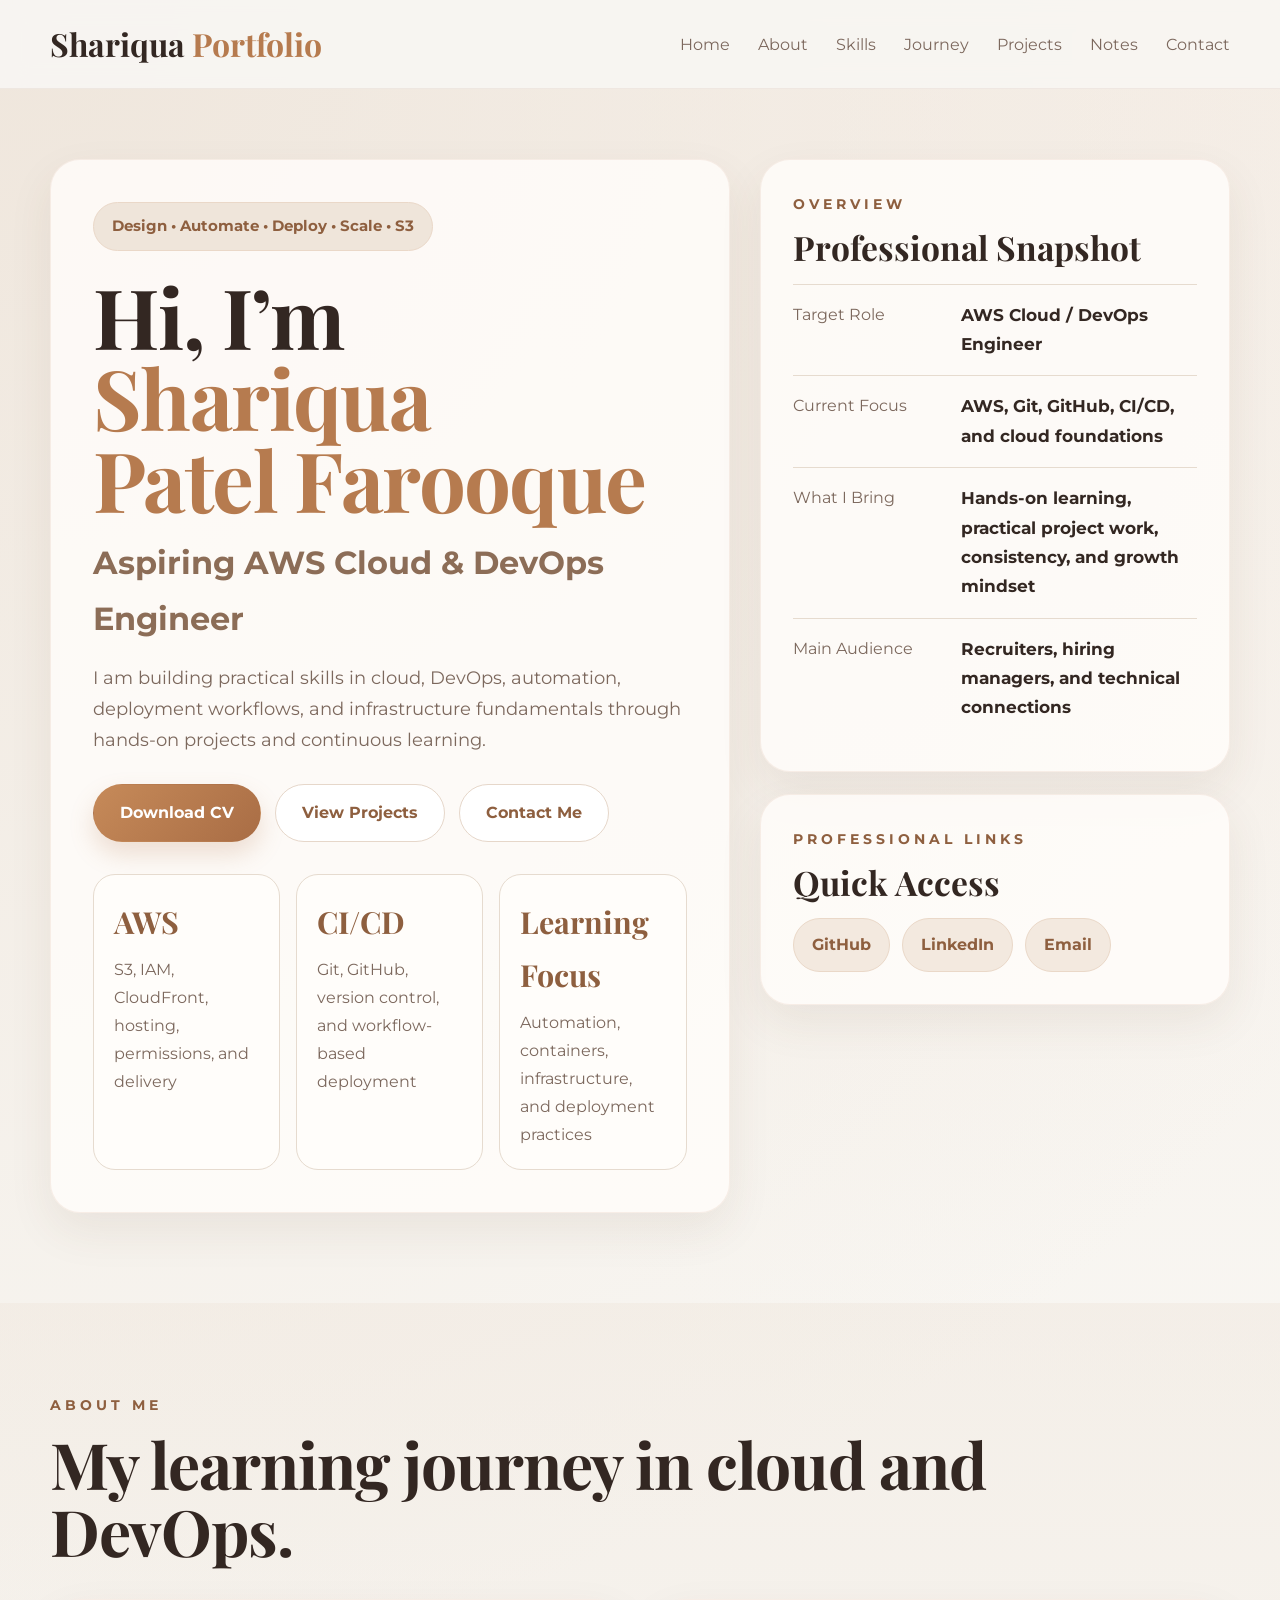
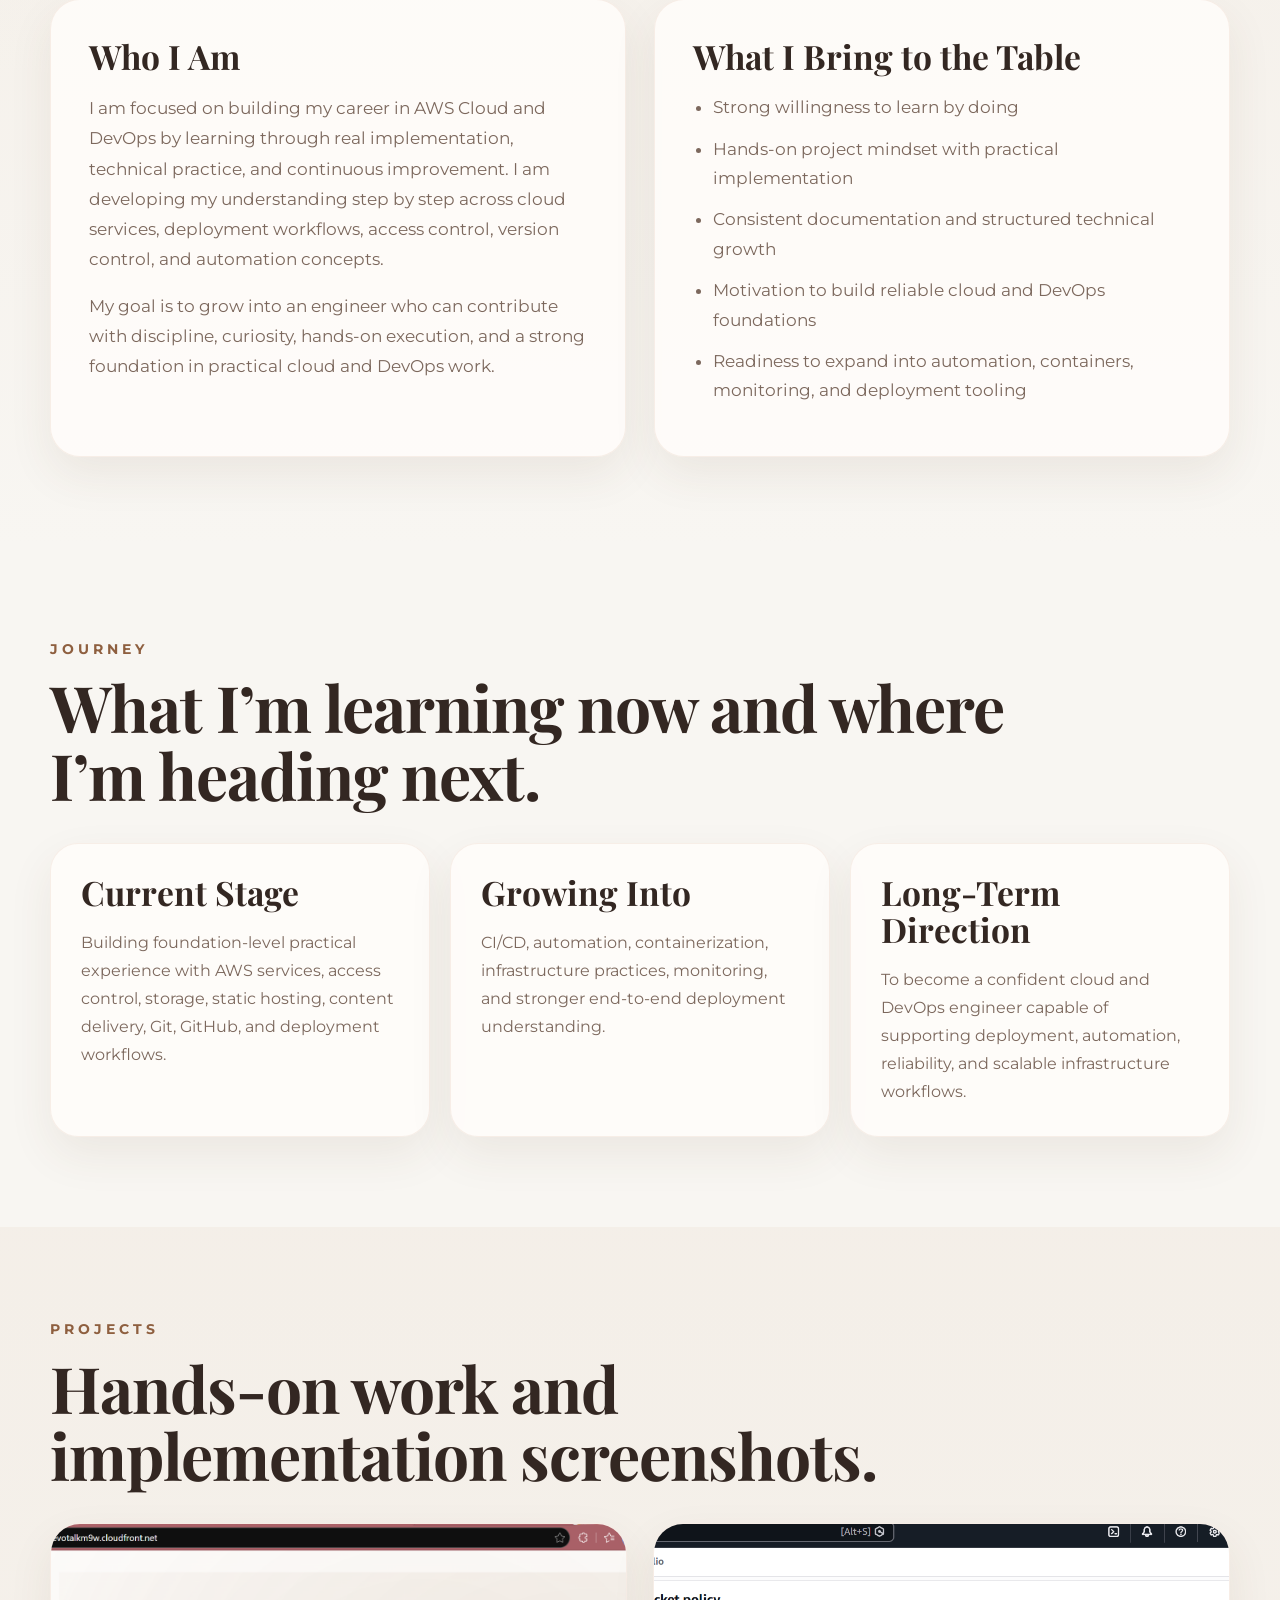
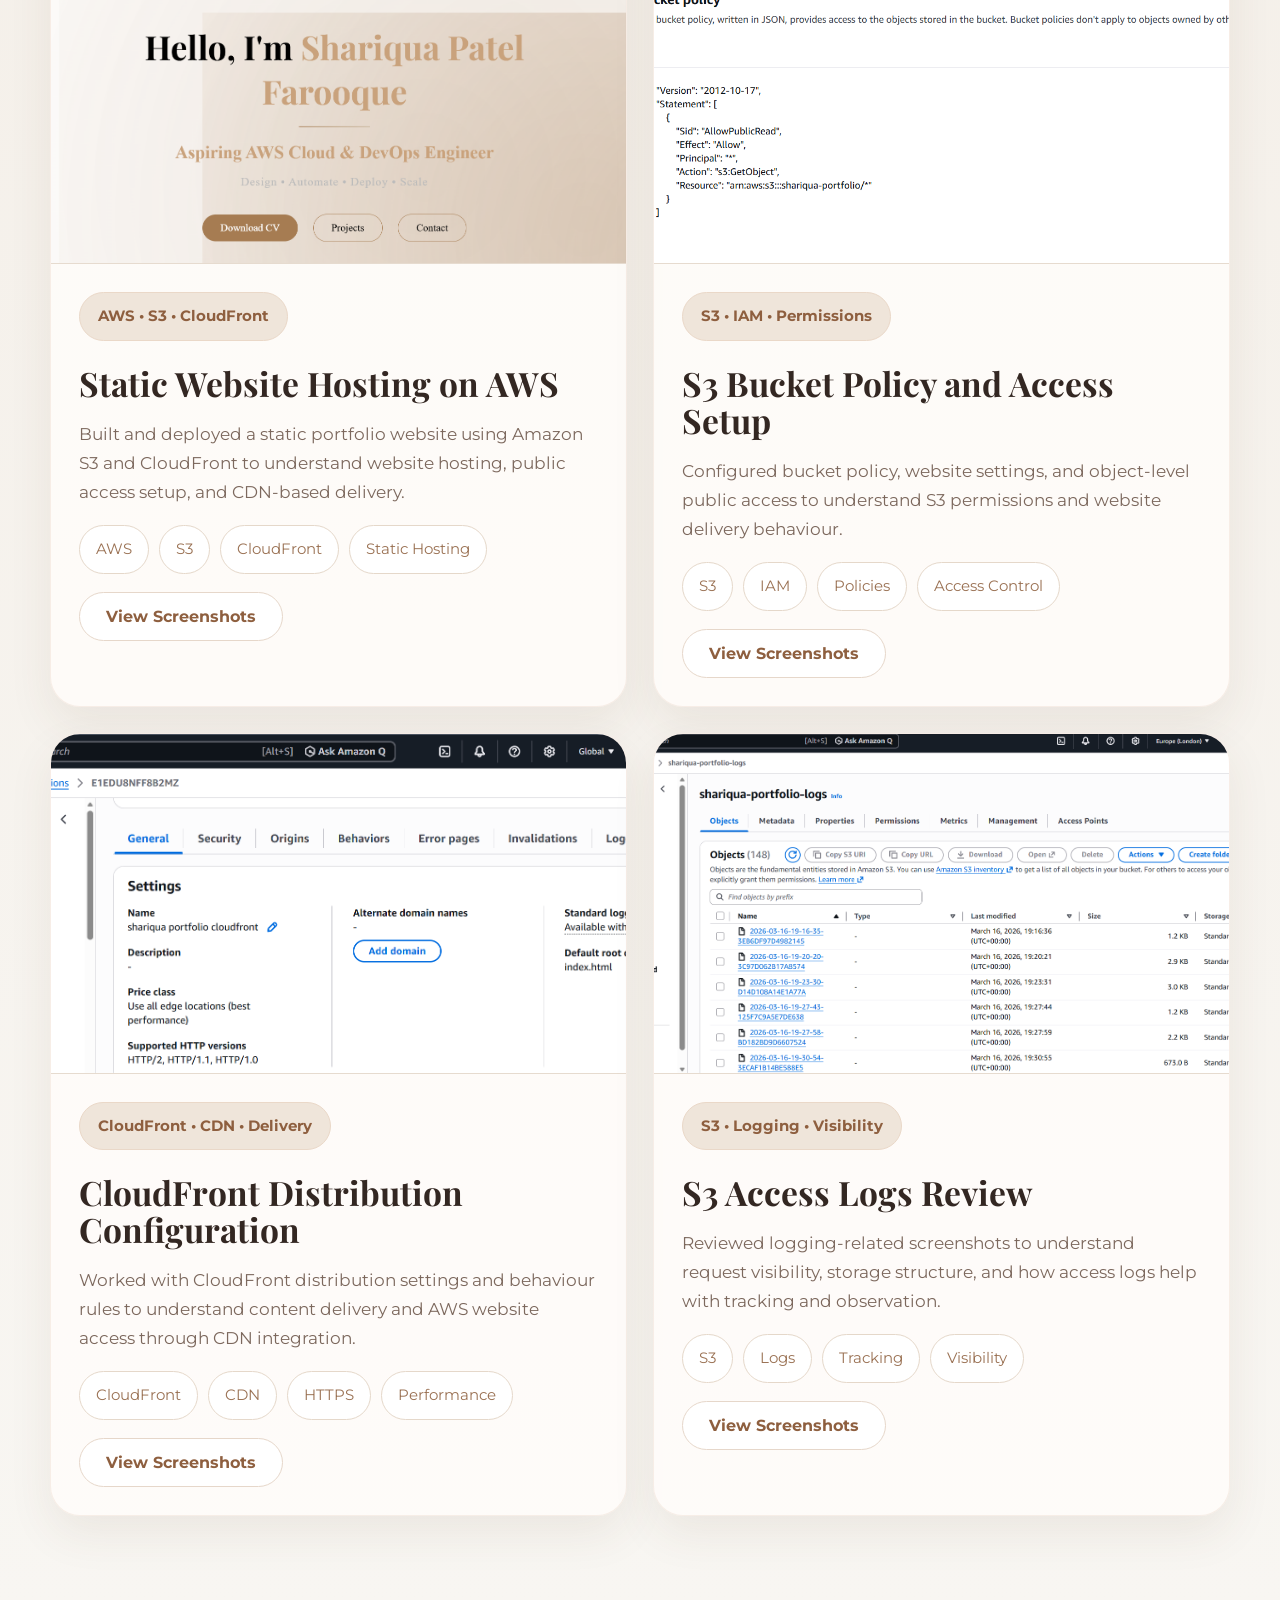
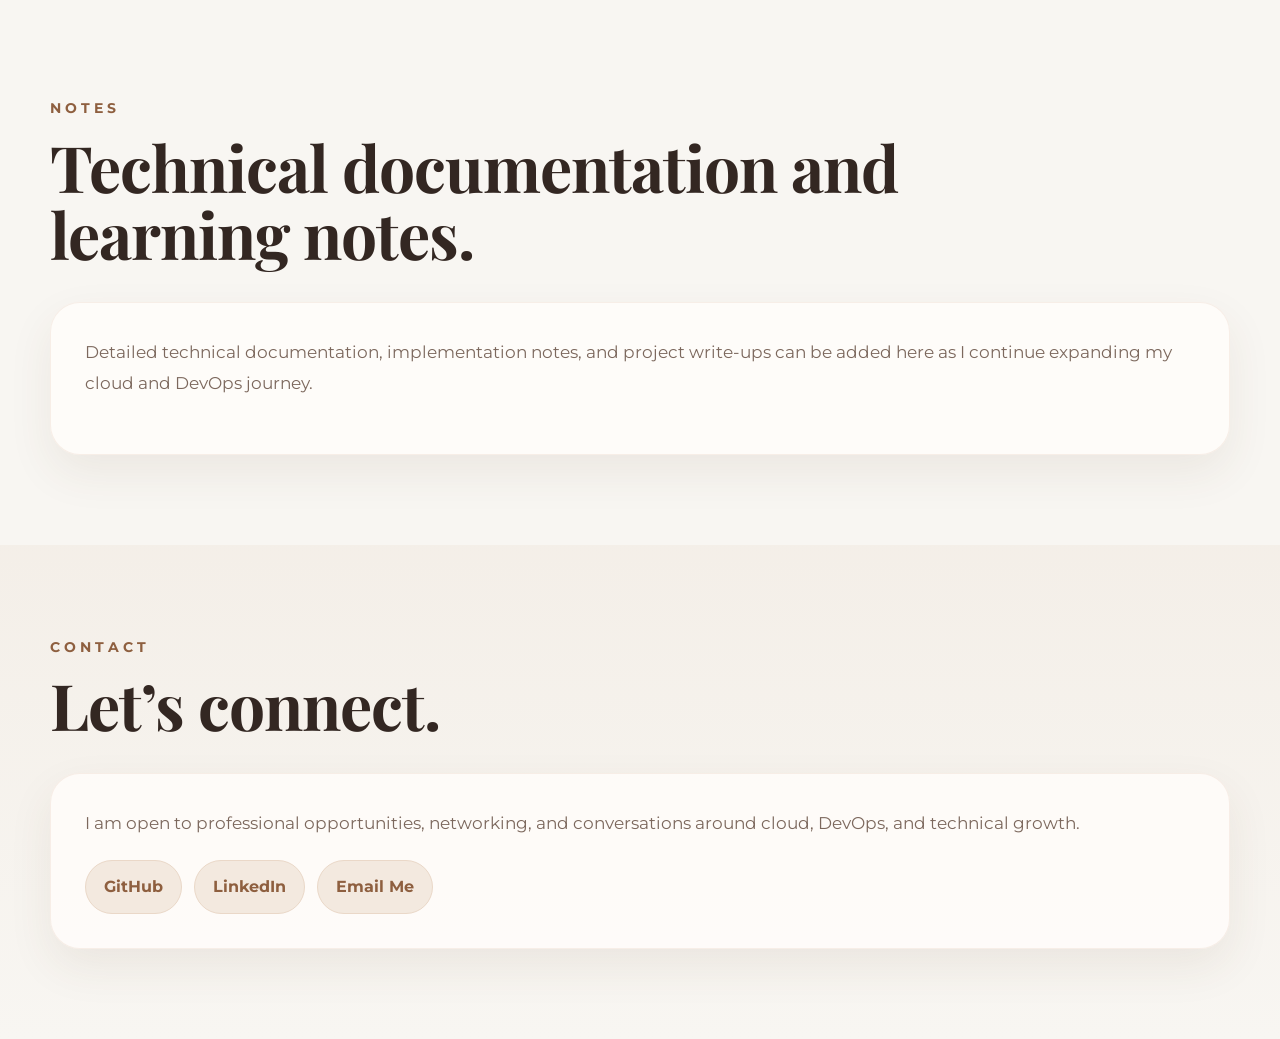
==== commit d8c9c4f8: "updated index,js,css" ====
--- a/index.html
+++ b/index.html
@@ -3,576 +3,359 @@
 <head>
   <meta charset="UTF-8" />
   <meta name="viewport" content="width=device-width, initial-scale=1.0" />
-  <title>Shariqua Patel Farooque | AWS Cloud & DevOps Portfolio</title>
-  <meta
-    name="description"
-    content="Portfolio of Shariqua Patel Farooque showcasing AWS, DevOps, Linux, hands-on projects, technical notes, resume, and professional contact details."
-  />
+  <title>Shariqua Portfolio</title>
 
   <link rel="stylesheet" href="style.css" />
-
-  <link rel="preconnect" href="https://fonts.googleapis.com" />
-  <link rel="preconnect" href="https://fonts.gstatic.com" crossorigin />
-  <link
-    href="https://fonts.googleapis.com/css2?family=Playfair+Display:wght@600;700&family=Montserrat:wght@300;400;500;600;700&display=swap"
-    rel="stylesheet"
-  />
-
-  <link
-    rel="stylesheet"
-    href="https://cdnjs.cloudflare.com/ajax/libs/font-awesome/6.5.0/css/all.min.css"
-  />
+  <link href="https://fonts.googleapis.com/css2?family=Playfair+Display:wght@600;700;800&family=Montserrat:wght@300;400;500;600;700&display=swap" rel="stylesheet">
 </head>
 <body>
 
-  <div class="shape shape-1"></div>
-  <div class="shape shape-2"></div>
-  <div class="shape shape-3"></div>
-
-  <header class="navbar">
-    <div class="container nav-container">
-      <a href="#home" class="brand">Shariqua <span>Portfolio</span></a>
-
-      <nav>
-        <ul class="nav-links">
-          <li><a href="#home">Home</a></li>
-          <li><a href="#about">About</a></li>
-          <li><a href="#skills">Skills</a></li>
-          <li><a href="#journey">Journey</a></li>
-          <li><a href="#projects">Projects</a></li>
-          <li><a href="#blogs">Notes</a></li>
-          <li><a href="#resume">Resume</a></li>
-          <li><a href="#contact">Contact</a></li>
-        </ul>
+  <!-- HEADER -->
+  <header class="site-header">
+    <div class="container nav-wrap">
+      <a href="#home" class="logo">Shariqua <span>Portfolio</span></a>
+
+      <nav class="nav">
+        <a href="#home">Home</a>
+        <a href="#about">About</a>
+        <a href="#skills">Skills</a>
+        <a href="#journey">Journey</a>
+        <a href="#projects">Projects</a>
+        <a href="#notes">Notes</a>
+        <a href="#contact">Contact</a>
       </nav>
     </div>
   </header>
 
+  <!-- HERO -->
   <section id="home" class="hero section">
     <div class="container hero-grid">
-      <div class="hero-content-card">
-        <p class="eyebrow">AWS • DevOps • Linux • CI/CD • Projects • Documentation</p>
-
-        <h1>Hi, I'm <span>Shariqua Patel Farooque</span></h1>
+      <div class="hero-left">
+        <div class="eyebrow">
+          Design • Automate • Deploy • Scale • S3 
+        </div>
+
+        <h1>
+          Hi, I’m <span>Shariqua<br>Patel Farooque</span>
+        </h1>
 
         <h2>Aspiring AWS Cloud & DevOps Engineer</h2>
 
-        <p class="hero-description">
-          I build hands-on projects across AWS, Linux, Git, CI/CD, automation,
-          monitoring, and infrastructure fundamentals. This portfolio is a
-          structured space to present my practical work, technical notes,
-          project screenshots, resume, and continuous learning journey.
+        <p class="hero-text">
+          I am building practical skills in cloud, DevOps, automation, deployment workflows,
+          and infrastructure fundamentals through hands-on projects and continuous learning.
         </p>
 
-        <div class="hero-buttons">
-          <a href="assets/Shariqua_Patel_CV.pdf" class="btn btn-primary" target="_blank">Download CV</a>
-          <a href="#projects" class="btn btn-secondary">View Projects</a>
-          <a href="#contact" class="btn btn-secondary">Contact Me</a>
-        </div>
-
-        <div class="hero-stats">
-          <div class="stat-card">
+        <div class="hero-actions">
+          <a href="assets/Shariqua_Patel_CV.pdf" target="_blank" class="btn btn-primary">Download CV</a>
+          <a href="#projects" class="btn btn-outline">View Projects</a>
+          <a href="#contact" class="btn btn-outline">Contact Me</a>
+        </div>
+
+        <div id="skills" class="skill-mini-grid">
+          <div class="mini-card">
             <h3>AWS</h3>
-            <p>Hosting, IAM, CloudFront, deployment practice</p>
-          </div>
-          <div class="stat-card">
+            <p>S3, IAM, CloudFront, hosting, permissions, and delivery</p>
+          </div>
+          <div class="mini-card">
             <h3>CI/CD</h3>
-            <p>Automation, workflows, GitHub Actions, Jenkins</p>
-          </div>
-          <div class="stat-card">
-            <h3>Linux</h3>
-            <p>CLI, permissions, scripting, server basics</p>
-          </div>
-        </div>
-      </div>
-
-      <div class="hero-side-card">
-        <div class="profile-box">
-          <p class="mini-label">Overview</p>
+            <p>Git, GitHub, version control, and workflow-based deployment</p>
+          </div>
+          <div class="mini-card">
+            <h3>Learning Focus</h3>
+            <p>Automation, containers, infrastructure, and deployment practices</p>
+          </div>
+        </div>
+      </div>
+
+      <aside class="hero-right">
+        <div class="info-card">
+          <p class="card-label">Overview</p>
           <h3>Professional Snapshot</h3>
 
-          <div class="profile-line">
+          <div class="info-row">
             <span>Target Role</span>
             <strong>AWS Cloud / DevOps Engineer</strong>
           </div>
-          <div class="profile-line">
-            <span>Core Focus</span>
-            <strong>AWS, Linux, Git, CI/CD, Automation</strong>
-          </div>
-          <div class="profile-line">
-            <span>Website Purpose</span>
-            <strong>Projects, proof of work, technical growth</strong>
-          </div>
-          <div class="profile-line">
+
+          <div class="info-row">
+            <span>Current Focus</span>
+            <strong>AWS, Git, GitHub, CI/CD, and cloud foundations</strong>
+          </div>
+
+          <div class="info-row">
+            <span>What I Bring</span>
+            <strong>Hands-on learning, practical project work, consistency, and growth mindset</strong>
+          </div>
+
+          <div class="info-row">
             <span>Main Audience</span>
-            <strong>Recruiters, hiring managers, networking</strong>
-          </div>
-        </div>
-
-        <div class="profile-box">
-          <p class="mini-label">Professional Links</p>
+            <strong>Recruiters, hiring managers, and technical connections</strong>
+          </div>
+        </div>
+
+        <div class="info-card quick-links-card">
+          <p class="card-label">Professional Links</p>
           <h3>Quick Access</h3>
 
           <div class="quick-links">
             <a href="https://github.com/shariquafarooque-sha" target="_blank">GitHub</a>
-            <a href="https://linkedin.com/in/shariqua-patel-28464a263" target="_blank">LinkedIn</a>
+            <a href="https://www.linkedin.com/in/shariqua-patel-28464a263" target="_blank">LinkedIn</a>
             <a href="mailto:shariquafarooque@gmail.com">Email</a>
           </div>
         </div>
-      </div>
-    </div>
-  </section>
-
-  <section id="about" class="section">
-    <div class="container">
-      <div class="section-heading center">
-        <p class="section-label">About</p>
-        <h2>Hands-on projects, technical skills, and practical work in cloud and DevOps.</h2>
-      </div>
-
-      <div class="about-grid">
-        <article class="glass-card about-card">
+      </aside>
+    </div>
+  </section>
+
+  <!-- ABOUT -->
+  <section id="about" class="section section-soft">
+    <div class="container">
+      <div class="section-heading">
+        <p class="section-label">About Me</p>
+        <h2>My learning journey in cloud and DevOps.</h2>
+      </div>
+
+      <div class="two-col">
+        <div class="content-card">
           <h3>Who I Am</h3>
           <p>
-            I am passionate about cloud technologies and DevOps practices, with
-            a strong interest in learning through hands-on implementation. I use
-            projects, documentation, and practical exercises to strengthen my
-            skills in AWS, Linux, Git, CI/CD, automation, and infrastructure concepts.
-          </p>
-          <p>
-            This website presents my hands-on projects, technical documentation,
-            skills, resume, and practical progress in cloud and DevOps. It is structured
-            to showcase real work, continuous learning, and the technical areas I am
-            actively developing.
-          </p>
-        </article>
-
-        <article class="glass-card about-card">
-          <h3>What I Showcase Here</h3>
-          <ul class="feature-list">
-            <li>Hands-on cloud and DevOps projects</li>
-            <li>Technical screenshots and implementation proof</li>
-            <li>AWS, Linux, CI/CD, containers, and monitoring skills</li>
-            <li>Project write-ups, technical notes, and walkthroughs</li>
-            <li>Resume, GitHub, LinkedIn, and contact details</li>
-            <li>Structured progression across tools and technologies</li>
+            I am focused on building my career in AWS Cloud and DevOps by learning through
+            real implementation, technical practice, and continuous improvement. I am developing
+            my understanding step by step across cloud services, deployment workflows, access
+            control, version control, and automation concepts.
+          </p>
+          <p>
+            My goal is to grow into an engineer who can contribute with discipline, curiosity,
+            hands-on execution, and a strong foundation in practical cloud and DevOps work.
+          </p>
+        </div>
+
+        <div class="content-card">
+          <h3>What I Bring to the Table</h3>
+          <ul class="clean-list">
+            <li>Strong willingness to learn by doing</li>
+            <li>Hands-on project mindset with practical implementation</li>
+            <li>Consistent documentation and structured technical growth</li>
+            <li>Motivation to build reliable cloud and DevOps foundations</li>
+            <li>Readiness to expand into automation, containers, monitoring, and deployment tooling</li>
           </ul>
-        </article>
-      </div>
-    </div>
-  </section>
-
-  <section id="skills" class="section">
-    <div class="container">
-      <div class="section-heading center">
-        <p class="section-label">Skills</p>
-        <h2>Core tools, technologies, and practices I use in my hands-on work.</h2>
-      </div>
-
-      <div class="skills-grid">
-        <article class="glass-card skill-card">
-          <h3>AWS Cloud</h3>
-          <p>S3, CloudFront, IAM, EC2, VPC, Lambda, CloudWatch, CloudFormation, SNS/SQS.</p>
-        </article>
-
-        <article class="glass-card skill-card">
-          <h3>Linux</h3>
-          <p>Linux commands, users, permissions, package management, scripting, SSH, and automation basics.</p>
-        </article>
-
-        <article class="glass-card skill-card">
-          <h3>Version Control</h3>
-          <p>Git, GitHub, branching, merging, pull requests, repository management, and collaboration workflows.</p>
-        </article>
-
-        <article class="glass-card skill-card">
-          <h3>CI/CD</h3>
-          <p>GitHub Actions, Jenkins, pipeline basics, build flow, integration, and deployment practices.</p>
-        </article>
-
-        <article class="glass-card skill-card">
-          <h3>Containers</h3>
-          <p>Docker, Dockerfile, Docker Compose, image lifecycle, and container-based development.</p>
-        </article>
-
-        <article class="glass-card skill-card">
-          <h3>Kubernetes</h3>
-          <p>Pods, deployments, services, YAML, cluster concepts, and microservices basics.</p>
-        </article>
-
-        <article class="glass-card skill-card">
-          <h3>Monitoring</h3>
-          <p>Prometheus, Grafana, dashboards, observability, alerts, and monitoring best practices.</p>
-        </article>
-
-        <article class="glass-card skill-card">
-          <h3>Documentation</h3>
-          <p>README writing, screenshots, implementation notes, project explanation, and structured technical presentation.</p>
-        </article>
-      </div>
-    </div>
-  </section>
-
+        </div>
+      </div>
+    </div>
+  </section>
+
+  <!-- JOURNEY -->
   <section id="journey" class="section">
     <div class="container">
-      <div class="section-heading center">
+      <div class="section-heading">
         <p class="section-label">Journey</p>
-        <h2>My learning path from fundamentals to practical cloud and DevOps work.</h2>
+        <h2>What I’m learning now and where I’m heading next.</h2>
       </div>
 
       <div class="journey-grid">
-        <article class="glass-card journey-card">
-          <span class="journey-step">01</span>
-          <h3>DevOps Foundations</h3>
-          <p>SDLC, Agile, DevOps concepts, networking basics, Linux fundamentals, first commands, and directory structure.</p>
-        </article>
-
-        <article class="glass-card journey-card">
-          <span class="journey-step">02</span>
-          <h3>Git & Collaboration</h3>
-          <p>Version control, Git commands, branching, merging, pull requests, GitHub workflow, and deployment practices.</p>
-        </article>
-
-        <article class="glass-card journey-card">
-          <span class="journey-step">03</span>
-          <h3>Linux Practice</h3>
-          <p>Linux commands, sudo, networking, package management, users, permissions, shell scripting, cron jobs, and task automation.</p>
-        </article>
-
-        <article class="glass-card journey-card">
-          <span class="journey-step">04</span>
-          <h3>AWS Cloud</h3>
-          <p>Cloud concepts, AWS setup, IAM, EC2, S3, VPC, Lambda, SQS/SNS, CloudWatch, and CloudFormation.</p>
-        </article>
-
-        <article class="glass-card journey-card">
-          <span class="journey-step">05</span>
-          <h3>Containerization</h3>
-          <p>Docker, Dockerfile, Docker Compose, containers vs virtual machines, and practical container workflows.</p>
-        </article>
-
-        <article class="glass-card journey-card">
-          <span class="journey-step">06</span>
-          <h3>CI/CD with Jenkins</h3>
-          <p>Jenkins, Maven, CI/CD pipelines, GitHub integration, Docker integration, testing workflows, and deployment basics.</p>
-        </article>
-
-        <article class="glass-card journey-card">
-          <span class="journey-step">07</span>
-          <h3>Monitoring & Observability</h3>
-          <p>Prometheus, Grafana, dashboards, alerts, observability concepts, and monitoring best practices.</p>
-        </article>
-
-        <article class="glass-card journey-card">
-          <span class="journey-step">08</span>
-          <h3>Kubernetes</h3>
-          <p>Kubernetes setup, pods, deployments, YAML, services, microservices architecture, and cloud Kubernetes basics.</p>
-        </article>
-
-        <article class="glass-card journey-card">
-          <span class="journey-step">09</span>
-          <h3>AI & Prompt Practice</h3>
-          <p>Prompt engineering concepts, hands-on AI experiments, reusable prompts, and structured workflow support.</p>
-        </article>
-      </div>
-    </div>
-  </section>
-
-  <section id="projects" class="section">
-    <div class="container">
-      <div class="section-heading center">
+        <div class="journey-card">
+          <h3>Current Stage</h3>
+          <p>
+            Building foundation-level practical experience with AWS services, access control,
+            storage, static hosting, content delivery, Git, GitHub, and deployment workflows.
+          </p>
+        </div>
+
+        <div class="journey-card">
+          <h3>Growing Into</h3>
+          <p>
+            CI/CD, automation, containerization, infrastructure practices, monitoring,
+            and stronger end-to-end deployment understanding.
+          </p>
+        </div>
+
+        <div class="journey-card">
+          <h3>Long-Term Direction</h3>
+          <p>
+            To become a confident cloud and DevOps engineer capable of supporting deployment,
+            automation, reliability, and scalable infrastructure workflows.
+          </p>
+        </div>
+      </div>
+    </div>
+  </section>
+
+  <!-- PROJECTS -->
+  <section id="projects" class="section section-soft">
+    <div class="container">
+      <div class="section-heading">
         <p class="section-label">Projects</p>
-        <h2>Hands-on implementations across AWS, hosting, access control, and delivery.</h2>
+        <h2>Hands-on work and implementation screenshots.</h2>
       </div>
 
       <div class="projects-grid">
 
-        <article class="glass-card project-card">
-          <div class="project-image">
-            <img src="assets/screenshots/website/cloudfront_url_homepage.png" alt="Static Website Hosting on AWS" />
-          </div>
-          <div class="project-content">
-            <span class="project-badge">AWS • S3 • CloudFront</span>
+        <article class="project-card">
+          <img src="assets/screenshots/website/cloudfront_url_homepage.png" alt="AWS portfolio website homepage" class="project-cover">
+
+          <div class="project-body">
+            <div class="project-pill">AWS • S3 • CloudFront</div>
             <h3>Static Website Hosting on AWS</h3>
             <p>
-              Designed and deployed a static website using Amazon S3 and CloudFront,
-              with configuration for website hosting, content delivery, and public access.
-              This project demonstrates practical knowledge of cloud-based web hosting
-              and AWS service integration.
+              Built and deployed a static portfolio website using Amazon S3 and CloudFront
+              to understand website hosting, public access setup, and CDN-based delivery.
             </p>
 
-            <div class="project-tags">
+            <div class="tags">
               <span>AWS</span>
               <span>S3</span>
               <span>CloudFront</span>
               <span>Static Hosting</span>
             </div>
 
-            <div class="project-actions">
-              <a href="https://d1pnevotalkm9w.cloudfront.net" target="_blank" class="btn btn-small">CloudFront Live</a>
-              <a href="http://shariqua-portfolio.s3-website.eu-west-2.amazonaws.com" target="_blank" class="btn btn-ghost">S3 Live</a>
-              <button class="btn btn-ghost" type="button" onclick="openViewer('website')">View Screenshots</button>
-            </div>
+            <button class="btn btn-outline gallery-btn" data-gallery="website">
+              View Screenshots
+            </button>
           </div>
         </article>
 
-        <article class="glass-card project-card">
-          <div class="project-image">
-            <img src="assets/screenshots/s3_bucket/bucket_policy.png" alt="S3 Policy and Logging Setup" />
-          </div>
-          <div class="project-content">
-            <span class="project-badge">S3 • IAM • Logging</span>
-            <h3>S3 Policy and Logging Setup</h3>
+        <article class="project-card">
+          <img src="assets/screenshots/s3_bucket/bucket_policy.png" alt="S3 bucket configuration" class="project-cover">
+
+          <div class="project-body">
+            <div class="project-pill">S3 • IAM • Permissions</div>
+            <h3>S3 Bucket Policy and Access Setup</h3>
             <p>
-              Configured S3 bucket policy, access permissions, and logging settings
-              to understand object-level access, website delivery, and request tracking.
-              This work strengthened my knowledge of AWS storage security and visibility.
+              Configured bucket policy, website settings, and object-level public access
+              to understand S3 permissions and website delivery behaviour.
             </p>
 
-            <div class="project-tags">
+            <div class="tags">
               <span>S3</span>
               <span>IAM</span>
-              <span>Logging</span>
-              <span>Security</span>
+              <span>Policies</span>
+              <span>Access Control</span>
             </div>
 
-            <div class="project-actions">
-              <button class="btn btn-ghost" type="button" onclick="openViewer('s3')">View Screenshots</button>
-            </div>
+            <button class="btn btn-outline gallery-btn" data-gallery="s3_bucket">
+              View Screenshots
+            </button>
           </div>
         </article>
 
-        <article class="glass-card project-card">
-          <div class="project-image">
-            <img src="assets/screenshots/cloudfront/general_tab.png" alt="CloudFront Distribution Configuration" />
-          </div>
-          <div class="project-content">
-            <span class="project-badge">CloudFront • CDN</span>
+        <article class="project-card">
+          <img src="assets/screenshots/cloudfront/general_tab.png" alt="CloudFront distribution configuration" class="project-cover">
+
+          <div class="project-body">
+            <div class="project-pill">CloudFront • CDN • Delivery</div>
             <h3>CloudFront Distribution Configuration</h3>
             <p>
-              Worked with CloudFront distribution settings and behavior rules
-              to improve content delivery and understand CDN-based website access.
-              This project highlights practical experience with AWS content distribution.
+              Worked with CloudFront distribution settings and behaviour rules to understand
+              content delivery and AWS website access through CDN integration.
             </p>
 
-            <div class="project-tags">
+            <div class="tags">
               <span>CloudFront</span>
               <span>CDN</span>
               <span>HTTPS</span>
               <span>Performance</span>
             </div>
 
-            <div class="project-actions">
-              <button class="btn btn-ghost" type="button" onclick="openViewer('cloudfront')">View Screenshots</button>
+            <button class="btn btn-outline gallery-btn" data-gallery="cloudfront">
+              View Screenshots
+            </button>
+          </div>
+        </article>
+
+        <article class="project-card">
+          <img src="assets/screenshots/s3_logs/logs_list.png" alt="S3 log screenshots" class="project-cover">
+
+          <div class="project-body">
+            <div class="project-pill">S3 • Logging • Visibility</div>
+            <h3>S3 Access Logs Review</h3>
+            <p>
+              Reviewed logging-related screenshots to understand request visibility,
+              storage structure, and how access logs help with tracking and observation.
+            </p>
+
+            <div class="tags">
+              <span>S3</span>
+              <span>Logs</span>
+              <span>Tracking</span>
+              <span>Visibility</span>
             </div>
+
+            <button class="btn btn-outline gallery-btn" data-gallery="s3_logs">
+              View Screenshots
+            </button>
           </div>
         </article>
 
-        <article class="glass-card project-card">
-          <div class="project-image placeholder-card">
-            <div class="placeholder-inner">
-              <i class="fa-solid fa-folder-open"></i>
-              <p>Next Projects</p>
-            </div>
-          </div>
-          <div class="project-content">
-            <span class="project-badge">Docker • Jenkins • Kubernetes</span>
-            <h3>Containerization and Deployment Projects</h3>
-            <p>
-              This section will include future hands-on work in Docker, Jenkins,
-              Kubernetes, monitoring, scripting, and deployment automation as I continue
-              building practical cloud and DevOps projects.
-            </p>
-
-            <div class="project-tags">
-              <span>Docker</span>
-              <span>Jenkins</span>
-              <span>Kubernetes</span>
-              <span>Automation</span>
-            </div>
-
-            <div class="project-actions">
-              <a href="#blogs" class="btn btn-ghost">Add Technical Notes</a>
-            </div>
-          </div>
-        </article>
-
-      </div>
-    </div>
-  </section>
-
-  <section id="blogs" class="section">
-    <div class="container">
-      <div class="section-heading center">
-        <p class="section-label">Technical Notes</p>
-        <h2>Technical write-ups, project walkthroughs, demos, and implementation notes.</h2>
-      </div>
-
-      <div class="blogs-grid">
-        <article class="glass-card blog-card featured-blog">
-          <div class="blog-media">
-            <i class="fa-solid fa-play"></i>
-          </div>
-          <div class="blog-content">
-            <span class="blog-type">Walkthroughs</span>
-            <h3>Project Demonstrations and Explanations</h3>
-            <p>
-              This section can include project walkthrough videos, architecture
-              explanations, deployment recordings, and implementation demos for future work.
-            </p>
-          </div>
-        </article>
-
-        <article class="glass-card blog-card">
-          <div class="blog-media">
-            <i class="fa-solid fa-pen-nib"></i>
-          </div>
-          <div class="blog-content">
-            <span class="blog-type">Write-ups</span>
-            <h3>AWS and DevOps Notes</h3>
-            <p>
-              This section can include project summaries, configuration notes,
-              troubleshooting steps, deployment observations, and lessons learned.
-            </p>
-          </div>
-        </article>
-
-        <article class="glass-card blog-card">
-          <div class="blog-media">
-            <i class="fa-solid fa-video"></i>
-          </div>
-          <div class="blog-content">
-            <span class="blog-type">Insights</span>
-            <h3>Technical Notes and Project Insights</h3>
-            <p>
-              This section will include short technical write-ups, implementation notes,
-              project learnings, troubleshooting summaries, and topic-based explainers
-              from my hands-on work.
-            </p>
-          </div>
-        </article>
-      </div>
-    </div>
-  </section>
-
-  <section id="resume" class="section">
-    <div class="container">
-      <div class="section-heading center">
-        <p class="section-label">Resume</p>
-        <h2>Resume, project alignment, and professional profile access.</h2>
-      </div>
-
-      <div class="resume-grid">
-        <article class="glass-card resume-card">
-          <div class="resume-preview">
-            <embed src="assets/Shariqua_Patel_CV.pdf" type="application/pdf" />
-          </div>
-        </article>
-
-        <article class="glass-card resume-info">
-          <h3>Resume Access</h3>
-          <p>
-            Keep the same file name whenever you update your resume so your
-            website layout stays unchanged and all links continue to work.
-          </p>
-
-          <div class="resume-actions">
-            <a href="assets/Shariqua_Patel_CV.pdf" target="_blank" class="btn btn-primary">Open Resume</a>
-            <a href="https://github.com/shariquafarooque-sha" target="_blank" class="btn btn-secondary">GitHub</a>
-            <a href="https://linkedin.com/in/shariqua-patel-28464a263" target="_blank" class="btn btn-secondary">LinkedIn</a>
-          </div>
-
-          <ul class="feature-list compact">
-            <li>Update only the PDF file when your resume changes</li>
-            <li>Keep project details aligned with your resume achievements</li>
-            <li>Use this section as a quick recruiter reference point</li>
-          </ul>
-        </article>
-      </div>
-    </div>
-  </section>
-
-  <section id="contact" class="section">
-    <div class="container">
-      <div class="section-heading center">
+      </div>
+    </div>
+  </section>
+
+  <!-- NOTES -->
+  <section id="notes" class="section">
+    <div class="container">
+      <div class="section-heading">
+        <p class="section-label">Notes</p>
+        <h2>Technical documentation and learning notes.</h2>
+      </div>
+
+      <div class="content-card notes-card">
+        <p>
+          Detailed technical documentation, implementation notes, and project write-ups
+          can be added here as I continue expanding my cloud and DevOps journey.
+        </p>
+      </div>
+    </div>
+  </section>
+
+  <!-- CONTACT -->
+  <section id="contact" class="section section-soft">
+    <div class="container">
+      <div class="section-heading">
         <p class="section-label">Contact</p>
-        <h2>Professional contact and networking details.</h2>
-      </div>
-
-      <div class="glass-card contact-card">
-        <p class="contact-text">
-          You can connect with me for networking, professional opportunities,
-          and conversations related to cloud, DevOps, and technical growth.
+        <h2>Let’s connect.</h2>
+      </div>
+
+      <div class="contact-box">
+        <p>
+          I am open to professional opportunities, networking, and conversations around
+          cloud, DevOps, and technical growth.
         </p>
 
-        <div class="social-links">
-          <a href="https://github.com/shariquafarooque-sha" target="_blank" aria-label="GitHub">
-            <img src="assets/icons/github.svg" class="icon" alt="GitHub">
-          </a>
-
-          <a href="https://linkedin.com/in/shariqua-patel-28464a263" target="_blank" aria-label="LinkedIn">
-            <img src="assets/icons/linkedin.svg" class="icon" alt="LinkedIn">
-          </a>
-
-          <a href="mailto:shariquafarooque@gmail.com" aria-label="Email">
-            <img src="assets/icons/email.svg" class="icon" alt="Email">
-          </a>
-        </div>
-
-        <div class="contact-links">
-          <p><i class="fa-solid fa-envelope"></i> shariquafarooque@gmail.com</p>
-          <p><i class="fa-brands fa-github"></i> github.com/shariquafarooque-sha</p>
-          <p><i class="fa-brands fa-linkedin"></i> linkedin.com/in/shariqua-patel-28464a263</p>
-        </div>
-      </div>
-    </div>
-  </section>
-
-  <footer>
-    <p>© 2026 Shariqua Patel Farooque • AWS Cloud & DevOps Portfolio</p>
-  </footer>
-
-  <div class="viewer-modal" id="viewerModal">
-    <div class="viewer-box">
-      <button class="viewer-close" onclick="closeViewer()">&times;</button>
-      <img id="viewerImage" src="" alt="Project screenshot" />
+        <div class="quick-links">
+          <a href="https://github.com/shariquafarooque-sha" target="_blank">GitHub</a>
+          <a href="https://www.linkedin.com/in/shariqua-patel-28464a263" target="_blank">LinkedIn</a>
+          <a href="mailto:shariquafarooque@gmail.com">Email Me</a>
+        </div>
+      </div>
+    </div>
+  </section>
+
+  <!-- GALLERY MODAL -->
+  <div class="gallery-modal" id="galleryModal">
+    <div class="gallery-overlay" id="galleryOverlay"></div>
+
+    <div class="gallery-content">
+      <button class="gallery-close" id="galleryClose">&times;</button>
+
+      <div class="gallery-main">
+        <img id="galleryImage" src="" alt="Project screenshot">
+      </div>
+
+      <div class="gallery-caption">
+        <h3 id="galleryTitle">Screenshot Title</h3>
+        <p id="galleryDesc">Screenshot description</p>
+      </div>
+
+      <div class="gallery-controls">
+        <button id="prevBtn" class="btn btn-outline">Previous</button>
+        <button id="nextBtn" class="btn btn-outline">Next</button>
+      </div>
+
+      <div class="gallery-thumbs" id="galleryThumbs"></div>
     </div>
   </div>
 
-  <script>
-    const viewers = {
-      website: [
-        "assets/screenshots/website/cloudfront_url_homepage.png",
-        "assets/screenshots/website/s3_url_homepage.png"
-      ],
-      s3: [
-        "assets/screenshots/s3_bucket/bucket_policy.png",
-        "assets/screenshots/s3_bucket/bucket_logging.png",
-        "assets/screenshots/s3_bucket/s3_logs.png"
-      ],
-      cloudfront: [
-        "assets/screenshots/cloudfront/general_tab.png",
-        "assets/screenshots/cloudfront/behaviors_tab.png",
-        "assets/screenshots/website/cloudfront_url_homepage.png"
-      ]
-    };
-
-    function openViewer(type) {
-      const modal = document.getElementById("viewerModal");
-      const image = document.getElementById("viewerImage");
-      image.src = viewers[type][0];
-      modal.classList.add("show");
-    }
-
-    function closeViewer() {
-      document.getElementById("viewerModal").classList.remove("show");
-    }
-
-    document.getElementById("viewerModal").addEventListener("click", function(e) {
-      if (e.target.id === "viewerModal") {
-        closeViewer();
-      }
-    });
-  </script>
+  <script src="script.js"></script>
 </body>
 </html>
--- a/style.css
+++ b/style.css
@@ -1,911 +1,566 @@
-/* =========================
-   GLOBAL
-========================= */
-* {
-  margin: 0;
-  padding: 0;
-  box-sizing: border-box;
-}
-
-html {
-  scroll-behavior: smooth;
-}
-
-body {
-  font-family: 'Montserrat', sans-serif;
+:root{
+  --bg: #f8f6f2;
+  --bg-soft: #f1ebe4;
+  --card: #fffdfa;
+  --line: #e6dbcf;
+  --text: #332722;
+  --muted: #7c685d;
+  --accent: #b67b4f;
+  --accent-dark: #8e5f3f;
+  --shadow: 0 18px 45px rgba(92, 63, 42, 0.08);
+  --radius-xl: 30px;
+  --radius-lg: 22px;
+}
+
+*{
+  margin:0;
+  padding:0;
+  box-sizing:border-box;
+}
+
+html{
+  scroll-behavior:smooth;
+}
+
+body{
+  font-family:'Montserrat', sans-serif;
   background:
-    radial-gradient(circle at top left, rgba(175, 126, 90, 0.12), transparent 26%),
-    radial-gradient(circle at bottom right, rgba(196, 150, 113, 0.10), transparent 24%),
-    linear-gradient(180deg, #f7f1ea 0%, #f4ece4 100%);
-  color: #2f241f;
-  overflow-x: hidden;
-  line-height: 1.7;
-  position: relative;
-}
-
-a {
-  text-decoration: none;
-  color: inherit;
-}
-
-img {
-  display: block;
-  max-width: 100%;
-}
-
-button {
-  font: inherit;
-}
-
-.container {
-  width: min(1180px, 92%);
-  margin: 0 auto;
-}
-
-/* =========================
-   FLOATING SHAPES
-========================= */
-.shape {
-  position: fixed;
-  pointer-events: none;
-  z-index: 0;
-  border-radius: 50%;
-  filter: blur(6px);
-  opacity: 0.45;
-}
-
-.shape-1 {
-  width: 300px;
-  height: 300px;
-  top: -70px;
-  left: -80px;
-  background: rgba(201, 137, 91, 0.12);
-  animation: floatShape 12s ease-in-out infinite;
-}
-
-.shape-2 {
-  width: 240px;
-  height: 240px;
-  right: -60px;
-  top: 30%;
-  background: rgba(173, 121, 82, 0.10);
-  animation: floatShape 15s ease-in-out infinite reverse;
-}
-
-.shape-3 {
-  width: 320px;
-  height: 320px;
-  bottom: -120px;
-  right: 8%;
-  background: rgba(210, 176, 145, 0.14);
-  animation: floatShape 16s ease-in-out infinite;
-}
-
-@keyframes floatShape {
-  0%, 100% {
-    transform: translateY(0) translateX(0);
-  }
-  50% {
-    transform: translateY(-18px) translateX(12px);
-  }
-}
-
-/* =========================
-   NAVBAR
-========================= */
-.navbar {
-  position: sticky;
-  top: 0;
-  z-index: 1000;
-  background: rgba(247, 241, 234, 0.88);
-  backdrop-filter: blur(12px);
-  border-bottom: 1px solid rgba(160, 125, 99, 0.12);
-}
-
-.nav-container {
-  display: flex;
-  justify-content: space-between;
-  align-items: center;
-  padding: 18px 0;
-  gap: 20px;
-}
-
-.brand {
-  font-family: 'Playfair Display', serif;
-  font-size: 1.55rem;
-  font-weight: 700;
-  color: #2f241f;
-}
-
-.brand span {
-  color: #a16a46;
-}
-
-.nav-links {
-  display: flex;
-  gap: 24px;
-  list-style: none;
-  flex-wrap: wrap;
-}
-
-.nav-links a {
-  color: #6d5a4d;
-  font-size: 0.95rem;
-  transition: 0.3s ease;
-}
-
-.nav-links a:hover {
-  color: #a16a46;
-}
-
-/* =========================
-   SECTIONS
-========================= */
-.section {
-  position: relative;
-  z-index: 2;
-  padding: 95px 0;
-}
-
-.section-heading {
-  margin-bottom: 42px;
-}
-
-.section-heading.center {
-  text-align: center;
-}
-
-.section-label {
-  color: #a16a46;
-  text-transform: uppercase;
-  letter-spacing: 4px;
-  font-size: 0.78rem;
-  margin-bottom: 10px;
-  font-weight: 600;
-}
-
-.section-heading h2 {
-  font-family: 'Playfair Display', serif;
-  font-size: clamp(2rem, 3vw, 3rem);
-  font-weight: 700;
-  color: #2f241f;
-  line-height: 1.2;
-  max-width: 900px;
-  margin: 0 auto;
-}
-
-/* =========================
-   COMMON CARDS
-========================= */
-.glass-card {
-  background: rgba(255, 250, 245, 0.78);
-  border: 1px solid rgba(174, 145, 119, 0.16);
-  border-radius: 26px;
-  box-shadow: 0 14px 35px rgba(77, 54, 38, 0.08);
-  backdrop-filter: blur(10px);
-  transition: 0.3s ease;
-}
-
-.glass-card:hover {
-  transform: translateY(-4px);
-  box-shadow: 0 20px 40px rgba(77, 54, 38, 0.10);
-}
-
-/* =========================
-   HERO
-========================= */
-.hero {
-  min-height: 100vh;
-  display: flex;
-  align-items: center;
-}
-
-.hero-grid {
-  display: grid;
-  grid-template-columns: 1.2fr 0.8fr;
-  gap: 24px;
-  align-items: stretch;
-}
-
-.hero-content-card,
-.hero-side-card {
-  position: relative;
-  z-index: 2;
-}
-
-.hero-content-card {
-  background: linear-gradient(135deg, rgba(255, 250, 245, 0.95), rgba(246, 237, 228, 0.92));
-  border: 1px solid rgba(174, 145, 119, 0.16);
-  border-radius: 32px;
-  box-shadow: 0 18px 45px rgba(77, 54, 38, 0.10);
-  padding: 48px;
-}
-
-.eyebrow {
-  display: inline-block;
-  margin-bottom: 18px;
-  padding: 8px 14px;
-  border-radius: 999px;
-  background: #f2e7dd;
-  color: #8d5d3d;
-  font-size: 0.82rem;
-  font-weight: 600;
-}
-
-.hero-content-card h1 {
-  font-family: 'Playfair Display', serif;
-  font-size: clamp(2.7rem, 5vw, 4.8rem);
-  line-height: 1.08;
-  color: #2f241f;
-  margin-bottom: 10px;
-}
-
-.hero-content-card h1 span {
-  color: #a16a46;
-}
-
-.hero-content-card h2 {
-  font-size: 1.28rem;
-  color: #7f634e;
-  margin-bottom: 20px;
-  font-weight: 600;
-}
-
-.hero-description {
-  color: #65554a;
-  font-size: 1rem;
-  max-width: 680px;
-  margin-bottom: 28px;
-}
-
-.hero-buttons {
-  display: flex;
-  flex-wrap: wrap;
-  gap: 14px;
-  margin-bottom: 28px;
-}
-
-.hero-stats {
-  display: grid;
-  grid-template-columns: repeat(3, 1fr);
-  gap: 14px;
-}
-
-.stat-card {
-  background: rgba(255, 255, 255, 0.62);
-  border: 1px solid rgba(174, 145, 119, 0.14);
-  border-radius: 20px;
-  padding: 18px;
-}
-
-.stat-card h3 {
-  font-family: 'Playfair Display', serif;
-  font-size: 1.35rem;
-  color: #a16a46;
-  margin-bottom: 6px;
-}
-
-.stat-card p {
-  color: #6b5a4c;
-  font-size: 0.92rem;
-}
-
-.hero-side-card {
-  display: grid;
-  gap: 20px;
-}
-
-.profile-box {
-  background: rgba(255, 250, 245, 0.84);
-  border: 1px solid rgba(174, 145, 119, 0.16);
-  border-radius: 26px;
-  box-shadow: 0 14px 35px rgba(77, 54, 38, 0.08);
-  padding: 28px;
-}
-
-.mini-label {
-  color: #a16a46;
-  text-transform: uppercase;
-  letter-spacing: 3px;
-  font-size: 0.75rem;
-  font-weight: 600;
-  margin-bottom: 10px;
-}
-
-.profile-box h3 {
-  font-family: 'Playfair Display', serif;
-  font-size: 1.7rem;
-  margin-bottom: 16px;
-  color: #2f241f;
-}
-
-.profile-line {
-  display: flex;
-  justify-content: space-between;
-  gap: 12px;
-  padding: 12px 0;
-  border-top: 1px solid rgba(174, 145, 119, 0.14);
-}
-
-.profile-line:first-of-type {
-  border-top: none;
-  padding-top: 0;
-}
-
-.profile-line span {
-  color: #7a6758;
-}
-
-.profile-line strong {
-  color: #2f241f;
-  text-align: right;
-}
-
-.quick-links {
-  display: flex;
-  flex-wrap: wrap;
-  gap: 10px;
-}
-
-.quick-links a {
-  padding: 10px 14px;
-  border-radius: 999px;
-  background: #f3e9e0;
-  color: #8b5b3c;
-  font-weight: 600;
-  transition: 0.3s ease;
-}
-
-.quick-links a:hover {
-  background: #eadbcc;
-}
-
-/* =========================
-   BUTTONS
-========================= */
-.btn {
-  display: inline-flex;
-  align-items: center;
-  justify-content: center;
-  padding: 13px 24px;
-  border-radius: 999px;
-  transition: 0.35s ease;
-  font-weight: 600;
-  border: 1px solid transparent;
-  cursor: pointer;
-}
-
-.btn-primary {
-  background: linear-gradient(135deg, #9d6845, #c9895b);
-  color: #fff;
-  box-shadow: 0 12px 28px rgba(157, 104, 69, 0.20);
-}
-
-.btn-primary:hover {
-  transform: translateY(-2px);
-  box-shadow: 0 16px 34px rgba(157, 104, 69, 0.26);
-}
-
-.btn-secondary,
-.btn-ghost {
-  border: 1px solid rgba(161, 106, 70, 0.20);
-  color: #5f4a3c;
-  background: rgba(255, 255, 255, 0.50);
-}
-
-.btn-secondary:hover,
-.btn-ghost:hover {
-  background: #f4e8dd;
-  transform: translateY(-2px);
-}
-
-.btn-small {
-  padding: 10px 18px;
-  font-size: 0.92rem;
-  background: linear-gradient(135deg, #9d6845, #c9895b);
-  color: #fff;
-  border-radius: 999px;
-}
-
-.btn-small:hover {
-  transform: translateY(-2px);
-}
-
-/* =========================
-   ABOUT
-========================= */
-.about-grid {
-  display: grid;
-  grid-template-columns: 1fr 1fr;
-  gap: 24px;
-}
-
-.about-card {
-  padding: 32px;
-}
-
-.about-card h3 {
-  font-family: 'Playfair Display', serif;
-  font-size: 2rem;
-  color: #2f241f;
-  margin-bottom: 14px;
-}
-
-.about-card p {
-  color: #65554a;
-  margin-bottom: 14px;
-}
-
-.feature-list {
-  padding-left: 18px;
-  color: #65554a;
-}
-
-.feature-list li {
-  margin-bottom: 10px;
-}
-
-.feature-list.compact li {
-  margin-bottom: 8px;
-}
-
-/* =========================
-   SKILLS
-========================= */
-.skills-grid {
-  display: grid;
-  grid-template-columns: repeat(4, 1fr);
-  gap: 20px;
-}
-
-.skill-card {
-  padding: 24px;
-}
-
-.skill-card h3 {
-  font-family: 'Playfair Display', serif;
-  font-size: 1.4rem;
-  color: #2f241f;
-  margin-bottom: 10px;
-}
-
-.skill-card p {
-  color: #67584d;
-  font-size: 0.95rem;
-}
-
-/* =========================
-   JOURNEY
-========================= */
-.journey-grid {
-  display: grid;
-  grid-template-columns: repeat(3, 1fr);
-  gap: 22px;
-}
-
-.journey-card {
-  padding: 26px;
-}
-
-.journey-step {
-  display: inline-block;
-  font-family: 'Playfair Display', serif;
-  font-size: 1.4rem;
-  color: #a16a46;
-  margin-bottom: 12px;
-}
-
-.journey-card h3 {
-  color: #2f241f;
-  margin-bottom: 10px;
-  font-size: 1.08rem;
-}
-
-.journey-card p {
-  color: #65554a;
-  font-size: 0.95rem;
-}
-
-/* =========================
-   PROJECTS
-========================= */
-.projects-grid {
-  display: grid;
-  grid-template-columns: repeat(2, 1fr);
-  gap: 24px;
-}
-
-.project-card {
-  overflow: hidden;
-}
-
-.project-image {
-  height: 240px;
-  overflow: hidden;
-  border-bottom: 1px solid rgba(174, 145, 119, 0.14);
-  background: #efe5db;
-}
-
-.project-image img {
-  width: 100%;
-  height: 100%;
-  object-fit: cover;
-}
-
-.placeholder-card {
-  display: flex;
-  align-items: center;
-  justify-content: center;
-}
-
-.placeholder-inner {
-  text-align: center;
-  color: #9d6845;
-}
-
-.placeholder-inner i {
-  font-size: 2rem;
-  margin-bottom: 10px;
-}
-
-.project-content {
-  padding: 26px;
-}
-
-.project-badge {
-  display: inline-block;
-  padding: 8px 14px;
-  border-radius: 999px;
-  font-size: 0.76rem;
-  letter-spacing: 1px;
-  color: #8b5b3c;
-  background: #f2e7dc;
-  border: 1px solid #ead7c8;
-  margin-bottom: 14px;
-}
-
-.project-card h3 {
-  font-size: 1.6rem;
-  color: #2f241f;
-  margin-bottom: 12px;
-  font-family: 'Playfair Display', serif;
-}
-
-.project-card p {
-  color: #65554a;
-  font-size: 0.96rem;
-  margin-bottom: 16px;
-}
-
-.project-tags {
-  display: flex;
-  flex-wrap: wrap;
-  gap: 10px;
-  margin-bottom: 18px;
-}
-
-.project-tags span {
-  padding: 8px 12px;
-  border-radius: 999px;
-  font-size: 0.80rem;
-  background: rgba(255, 255, 255, 0.75);
-  border: 1px solid rgba(174, 145, 119, 0.16);
-  color: #7a5a43;
-}
-
-.project-actions {
-  display: flex;
-  gap: 12px;
-  flex-wrap: wrap;
-}
-
-/* =========================
-   BLOGS
-========================= */
-.blogs-grid {
-  display: grid;
-  grid-template-columns: 1.2fr 1fr 1fr;
-  gap: 24px;
-}
-
-.blog-card {
-  overflow: hidden;
-}
-
-.blog-media {
-  height: 220px;
-  display: flex;
-  align-items: center;
-  justify-content: center;
-  color: #b06f43;
-  font-size: 2rem;
-  background: linear-gradient(135deg, #f2e6da, #f8f1ea);
-  border-bottom: 1px solid rgba(174, 145, 119, 0.14);
-}
-
-.featured-blog .blog-media {
-  height: 280px;
-}
-
-.blog-content {
-  padding: 24px;
-}
-
-.blog-type {
-  display: inline-block;
-  color: #a16a46;
-  font-size: 0.78rem;
-  letter-spacing: 2px;
-  text-transform: uppercase;
-  margin-bottom: 12px;
-  font-weight: 600;
-}
-
-.blog-content h3 {
-  font-family: 'Playfair Display', serif;
-  font-size: 1.65rem;
-  color: #2f241f;
-  margin-bottom: 10px;
-}
-
-.blog-content p {
-  color: #65554a;
-  font-size: 0.95rem;
-}
-
-/* =========================
-   RESUME
-========================= */
-.resume-grid {
-  display: grid;
-  grid-template-columns: 1.2fr 0.8fr;
-  gap: 24px;
-}
-
-.resume-card,
-.resume-info {
-  padding: 26px;
-}
-
-.resume-preview embed {
-  width: 100%;
-  height: 580px;
-  border: none;
-  border-radius: 18px;
-  background: #efe4d8;
-}
-
-.resume-info h3 {
-  font-family: 'Playfair Display', serif;
-  font-size: 1.9rem;
-  color: #2f241f;
-  margin-bottom: 12px;
-}
-
-.resume-info p {
-  color: #65554a;
-  margin-bottom: 18px;
-}
-
-.resume-actions {
-  display: flex;
-  flex-wrap: wrap;
-  gap: 12px;
-  margin-bottom: 22px;
-}
-
-/* =========================
-   CONTACT
-========================= */
-.contact-card {
-  padding: 34px;
-  text-align: center;
-}
-
-.contact-text {
-  color: #65554a;
-  max-width: 720px;
-  margin: 0 auto 28px;
-}
-
-.social-links {
-  margin-bottom: 24px;
-}
-
-.social-links a {
-  display: inline-flex;
-  margin: 10px;
-  padding: 14px;
-  border-radius: 50%;
-  background: rgba(255, 255, 255, 0.62);
-  border: 1px solid rgba(174, 145, 119, 0.16);
-  transition: 0.3s ease;
-}
-
-.social-links a:hover {
-  transform: translateY(-4px);
-  border-color: rgba(161, 106, 70, 0.32);
-}
-
-.icon {
-  width: 26px;
-  height: 26px;
-  filter: invert(41%) sepia(20%) saturate(826%) hue-rotate(342deg) brightness(92%) contrast(89%);
-}
-
-.contact-links p {
-  color: #5e4d40;
-  margin-bottom: 10px;
-  font-size: 0.96rem;
-}
-
-.contact-links i {
-  color: #a16a46;
-  margin-right: 10px;
-}
-
-/* =========================
-   FOOTER
-========================= */
-footer {
-  text-align: center;
-  padding: 28px 20px;
-  background: #efe5db;
-  color: #7a6656;
-  border-top: 1px solid rgba(174, 145, 119, 0.16);
-  position: relative;
-  z-index: 2;
-}
-
-/* =========================
-   VIEWER MODAL
-========================= */
-.viewer-modal {
-  position: fixed;
-  inset: 0;
-  background: rgba(40, 27, 19, 0.62);
-  display: none;
-  align-items: center;
-  justify-content: center;
-  padding: 20px;
-  z-index: 2000;
-}
-
-.viewer-modal.show {
-  display: flex;
-}
-
-.viewer-box {
-  position: relative;
-  width: min(900px, 100%);
-  background: #fff9f4;
-  border-radius: 24px;
-  overflow: hidden;
-  box-shadow: 0 24px 60px rgba(0, 0, 0, 0.18);
-}
-
-.viewer-box img {
-  width: 100%;
-  max-height: 80vh;
-  object-fit: contain;
-  background: #f3e8dc;
-}
-
-.viewer-close {
-  position: absolute;
-  top: 14px;
-  right: 14px;
-  width: 42px;
-  height: 42px;
-  border: none;
-  border-radius: 50%;
-  background: rgba(47, 36, 31, 0.76);
-  color: #fff;
-  font-size: 1.5rem;
-  cursor: pointer;
-}
-
-/* =========================
-   RESPONSIVE
-========================= */
-@media (max-width: 1150px) {
-  .journey-grid,
-  .skills-grid {
-    grid-template-columns: repeat(2, 1fr);
-  }
-
-  .blogs-grid {
-    grid-template-columns: 1fr 1fr;
-  }
-
-  .featured-blog {
-    grid-column: span 2;
-  }
-}
-
-@media (max-width: 1080px) {
+    radial-gradient(circle at top left, #efe6dc 0%, transparent 28%),
+    radial-gradient(circle at top right, #f6efe8 0%, transparent 24%),
+    var(--bg);
+  color:var(--text);
+  line-height:1.75;
+}
+
+img{
+  max-width:100%;
+  display:block;
+}
+
+a{
+  text-decoration:none;
+  color:inherit;
+}
+
+.container{
+  width:min(1180px, calc(100% - 40px));
+  margin:0 auto;
+}
+
+.section{
+  padding:90px 0;
+}
+
+.section-soft{
+  background:linear-gradient(180deg, rgba(239,230,220,0.45) 0%, rgba(248,246,242,0) 100%);
+}
+
+.site-header{
+  position:sticky;
+  top:0;
+  z-index:1000;
+  background:rgba(248,246,242,0.92);
+  backdrop-filter:blur(12px);
+  border-bottom:1px solid rgba(180, 150, 125, 0.14);
+}
+
+.nav-wrap{
+  min-height:88px;
+  display:flex;
+  align-items:center;
+  justify-content:space-between;
+  gap:20px;
+}
+
+.logo{
+  font-family:'Playfair Display', serif;
+  font-size:2rem;
+  font-weight:700;
+  color:var(--text);
+}
+
+.logo span{
+  color:var(--accent);
+}
+
+.nav{
+  display:flex;
+  align-items:center;
+  gap:28px;
+  flex-wrap:wrap;
+}
+
+.nav a{
+  color:var(--muted);
+  font-size:1.02rem;
+  transition:0.25s ease;
+}
+
+.nav a:hover{
+  color:var(--accent-dark);
+}
+
+.hero{
+  padding-top:70px;
+}
+
+.hero-grid{
+  display:grid;
+  grid-template-columns: 1.3fr 0.9fr;
+  gap:30px;
+  align-items:start;
+}
+
+.hero-left,
+.info-card,
+.content-card,
+.journey-card,
+.project-card,
+.contact-box,
+.notes-card{
+  background:rgba(255,253,250,0.82);
+  border:1px solid rgba(182,123,79,0.10);
+  box-shadow:var(--shadow);
+}
+
+.hero-left{
+  padding:42px;
+  border-radius:var(--radius-xl);
+}
+
+.eyebrow,
+.project-pill{
+  display:inline-flex;
+  align-items:center;
+  gap:10px;
+  padding:10px 18px;
+  border-radius:999px;
+  background:#efe5da;
+  border:1px solid #ead8c8;
+  color:var(--accent-dark);
+  font-weight:700;
+  font-size:0.95rem;
+  margin-bottom:24px;
+}
+
+.hero h1{
+  font-family:'Playfair Display', serif;
+  font-size: clamp(3.2rem, 7vw, 5.2rem);
+  line-height:0.98;
+  letter-spacing:-1.6px;
+  margin-bottom:16px;
+}
+
+.hero h1 span{
+  color:var(--accent);
+}
+
+.hero h2{
+  font-size:2rem;
+  color:#8c6d57;
+  margin-bottom:16px;
+  font-weight:700;
+}
+
+.hero-text{
+  max-width:760px;
+  font-size:1.1rem;
+  color:var(--muted);
+  margin-bottom:28px;
+}
+
+.hero-actions{
+  display:flex;
+  gap:14px;
+  flex-wrap:wrap;
+  margin-bottom:32px;
+}
+
+.btn{
+  display:inline-flex;
+  align-items:center;
+  justify-content:center;
+  padding:14px 26px;
+  border-radius:999px;
+  font-weight:700;
+  border:1px solid transparent;
+  cursor:pointer;
+  transition:0.28s ease;
+  font-family:inherit;
+  font-size:1rem;
+}
+
+.btn-primary{
+  background:linear-gradient(135deg, #c68a59, #a96d45);
+  color:#fff;
+  box-shadow:0 12px 25px rgba(182,123,79,0.22);
+}
+
+.btn-primary:hover{
+  transform:translateY(-2px);
+}
+
+.btn-outline{
+  background:#fff;
+  color:var(--accent-dark);
+  border:1px solid #e6d7ca;
+}
+
+.btn-outline:hover{
+  background:#f7f0e9;
+}
+
+.skill-mini-grid{
+  display:grid;
+  grid-template-columns:repeat(3, 1fr);
+  gap:16px;
+}
+
+.mini-card{
+  background:#fffdfa;
+  border:1px solid var(--line);
+  border-radius:22px;
+  padding:20px;
+}
+
+.mini-card h3{
+  font-family:'Playfair Display', serif;
+  color:var(--accent-dark);
+  font-size:1.9rem;
+  margin-bottom:8px;
+}
+
+.mini-card p{
+  color:var(--muted);
+}
+
+.hero-right{
+  display:grid;
+  gap:22px;
+}
+
+.info-card{
+  border-radius:var(--radius-xl);
+  padding:32px;
+}
+
+.card-label,
+.section-label{
+  text-transform:uppercase;
+  letter-spacing:4px;
+  font-size:0.88rem;
+  color:var(--accent-dark);
+  font-weight:700;
+  margin-bottom:12px;
+}
+
+.info-card h3,
+.content-card h3,
+.journey-card h3,
+.project-body h3{
+  font-family:'Playfair Display', serif;
+  font-size:2.1rem;
+  line-height:1.1;
+  margin-bottom:18px;
+}
+
+.info-row{
+  display:grid;
+  grid-template-columns: 150px 1fr;
+  gap:18px;
+  padding:16px 0;
+  border-top:1px solid var(--line);
+}
+
+.info-row span{
+  color:var(--muted);
+}
+
+.info-row strong{
+  font-size:1.05rem;
+}
+
+.quick-links-card .quick-links,
+.contact-box .quick-links{
+  display:flex;
+  flex-wrap:wrap;
+  gap:12px;
+}
+
+.quick-links a{
+  display:inline-flex;
+  padding:12px 18px;
+  background:#f3e9df;
+  border:1px solid #ead8c8;
+  border-radius:999px;
+  color:var(--accent-dark);
+  font-weight:700;
+}
+
+.section-heading{
+  margin-bottom:34px;
+}
+
+.section-heading h2{
+  font-family:'Playfair Display', serif;
+  font-size:clamp(2.4rem, 5vw, 4.5rem);
+  line-height:1.06;
+  letter-spacing:-1px;
+  max-width:980px;
+}
+
+.two-col{
+  display:grid;
+  grid-template-columns:1fr 1fr;
+  gap:28px;
+}
+
+.content-card{
+  border-radius:var(--radius-xl);
+  padding:38px;
+}
+
+.content-card p{
+  color:var(--muted);
+  font-size:1.08rem;
+  margin-bottom:16px;
+}
+
+.clean-list{
+  padding-left:20px;
+}
+
+.clean-list li{
+  color:var(--muted);
+  margin-bottom:12px;
+  font-size:1.05rem;
+}
+
+.journey-grid{
+  display:grid;
+  grid-template-columns:repeat(3, 1fr);
+  gap:20px;
+}
+
+.journey-card{
+  border-radius:28px;
+  padding:30px;
+}
+
+.journey-card p{
+  color:var(--muted);
+}
+
+.projects-grid{
+  display:grid;
+  grid-template-columns:repeat(2, 1fr);
+  gap:26px;
+}
+
+.project-card{
+  overflow:hidden;
+  border-radius:30px;
+}
+
+.project-cover{
+  width:100%;
+  height:340px;
+  object-fit:cover;
+  border-bottom:1px solid var(--line);
+  background:#eee4d9;
+}
+
+.project-body{
+  padding:28px;
+}
+
+.project-body p{
+  color:var(--muted);
+  margin-bottom:18px;
+  font-size:1.04rem;
+}
+
+.tags{
+  display:flex;
+  flex-wrap:wrap;
+  gap:10px;
+  margin-bottom:18px;
+}
+
+.tags span{
+  padding:10px 16px;
+  border-radius:999px;
+  border:1px solid #e5d8ca;
+  background:#fff;
+  color:#9a7153;
+  font-size:0.95rem;
+}
+
+.contact-box,
+.notes-card{
+  border-radius:30px;
+  padding:34px;
+}
+
+.contact-box p,
+.notes-card p{
+  color:var(--muted);
+  font-size:1.08rem;
+  margin-bottom:22px;
+}
+
+/* GALLERY */
+.gallery-modal{
+  position:fixed;
+  inset:0;
+  display:none;
+  align-items:center;
+  justify-content:center;
+  z-index:3000;
+}
+
+.gallery-modal.active{
+  display:flex;
+}
+
+.gallery-overlay{
+  position:absolute;
+  inset:0;
+  background:rgba(28, 20, 15, 0.68);
+  backdrop-filter:blur(6px);
+}
+
+.gallery-content{
+  position:relative;
+  width:min(1100px, calc(100% - 24px));
+  max-height:90vh;
+  overflow:auto;
+  background:#fffdfa;
+  border-radius:30px;
+  padding:22px;
+  z-index:2;
+  box-shadow:0 28px 80px rgba(0,0,0,0.22);
+}
+
+.gallery-close{
+  position:absolute;
+  top:14px;
+  right:16px;
+  background:#f2e8dd;
+  border:none;
+  width:44px;
+  height:44px;
+  border-radius:50%;
+  font-size:1.8rem;
+  cursor:pointer;
+  color:var(--accent-dark);
+}
+
+.gallery-main img{
+  width:100%;
+  max-height:62vh;
+  object-fit:contain;
+  border-radius:20px;
+  border:1px solid var(--line);
+  background:#f7f2ec;
+}
+
+.gallery-caption{
+  padding:18px 4px 8px;
+}
+
+.gallery-caption h3{
+  font-family:'Playfair Display', serif;
+  font-size:2rem;
+  margin-bottom:8px;
+}
+
+.gallery-caption p{
+  color:var(--muted);
+}
+
+.gallery-controls{
+  display:flex;
+  gap:12px;
+  margin:12px 0 18px;
+}
+
+.gallery-thumbs{
+  display:grid;
+  grid-template-columns:repeat(auto-fit, minmax(140px, 1fr));
+  gap:12px;
+}
+
+.thumb{
+  border:1px solid var(--line);
+  border-radius:18px;
+  overflow:hidden;
+  cursor:pointer;
+  background:#fff;
+}
+
+.thumb img{
+  width:100%;
+  height:96px;
+  object-fit:cover;
+}
+
+.thumb p{
+  padding:10px;
+  font-size:0.86rem;
+  line-height:1.4;
+  color:var(--muted);
+}
+
+/* RESPONSIVE */
+@media (max-width: 1100px){
   .hero-grid,
-  .about-grid,
-  .journey-grid,
+  .two-col,
   .projects-grid,
-  .blogs-grid,
-  .resume-grid {
-    grid-template-columns: 1fr;
-  }
-
-  .featured-blog {
-    grid-column: span 1;
-  }
-
-  .hero-content-card,
-  .profile-box {
-    padding: 30px;
-  }
-}
-
-@media (max-width: 768px) {
-  .nav-container {
-    flex-direction: column;
-    gap: 14px;
-  }
-
-  .nav-links {
-    justify-content: center;
-    gap: 16px;
-  }
-
-  .hero {
-    min-height: auto;
-    padding-top: 50px;
-  }
-
-  .hero-buttons,
-  .project-actions,
-  .resume-actions {
-    flex-direction: column;
-    align-items: stretch;
-  }
-
-  .btn,
-  .btn-small,
-  .btn-ghost,
-  .btn-secondary {
-    width: 100%;
-  }
-
-  .hero-stats,
-  .skills-grid {
-    grid-template-columns: 1fr;
-  }
-
-  .profile-line {
-    flex-direction: column;
-  }
-}
-
-@media (max-width: 520px) {
-  .section {
-    padding: 80px 0;
-  }
-
-  .hero-content-card,
-  .profile-box,
-  .about-card,
+  .journey-grid{
+    grid-template-columns:1fr;
+  }
+
+  .skill-mini-grid{
+    grid-template-columns:1fr;
+  }
+}
+
+@media (max-width: 760px){
+  .nav{
+    gap:14px;
+  }
+
+  .nav-wrap{
+    flex-direction:column;
+    justify-content:center;
+    padding:18px 0;
+  }
+
+  .hero-left,
+  .info-card,
+  .content-card,
   .journey-card,
-  .skill-card,
-  .project-content,
-  .blog-content,
-  .resume-card,
-  .resume-info,
-  .contact-card {
-    padding: 22px;
-  }
-
-  .brand {
-    font-size: 1.3rem;
-  }
-
-  .resume-preview embed {
-    height: 380px;
+  .project-body,
+  .contact-box,
+  .notes-card{
+    padding:24px;
+  }
+
+  .hero h2{
+    font-size:1.45rem;
+  }
+
+  .project-cover{
+    height:230px;
+  }
+
+  .info-row{
+    grid-template-columns:1fr;
+    gap:6px;
+  }
+
+  .section{
+    padding:72px 0;
   }
 }
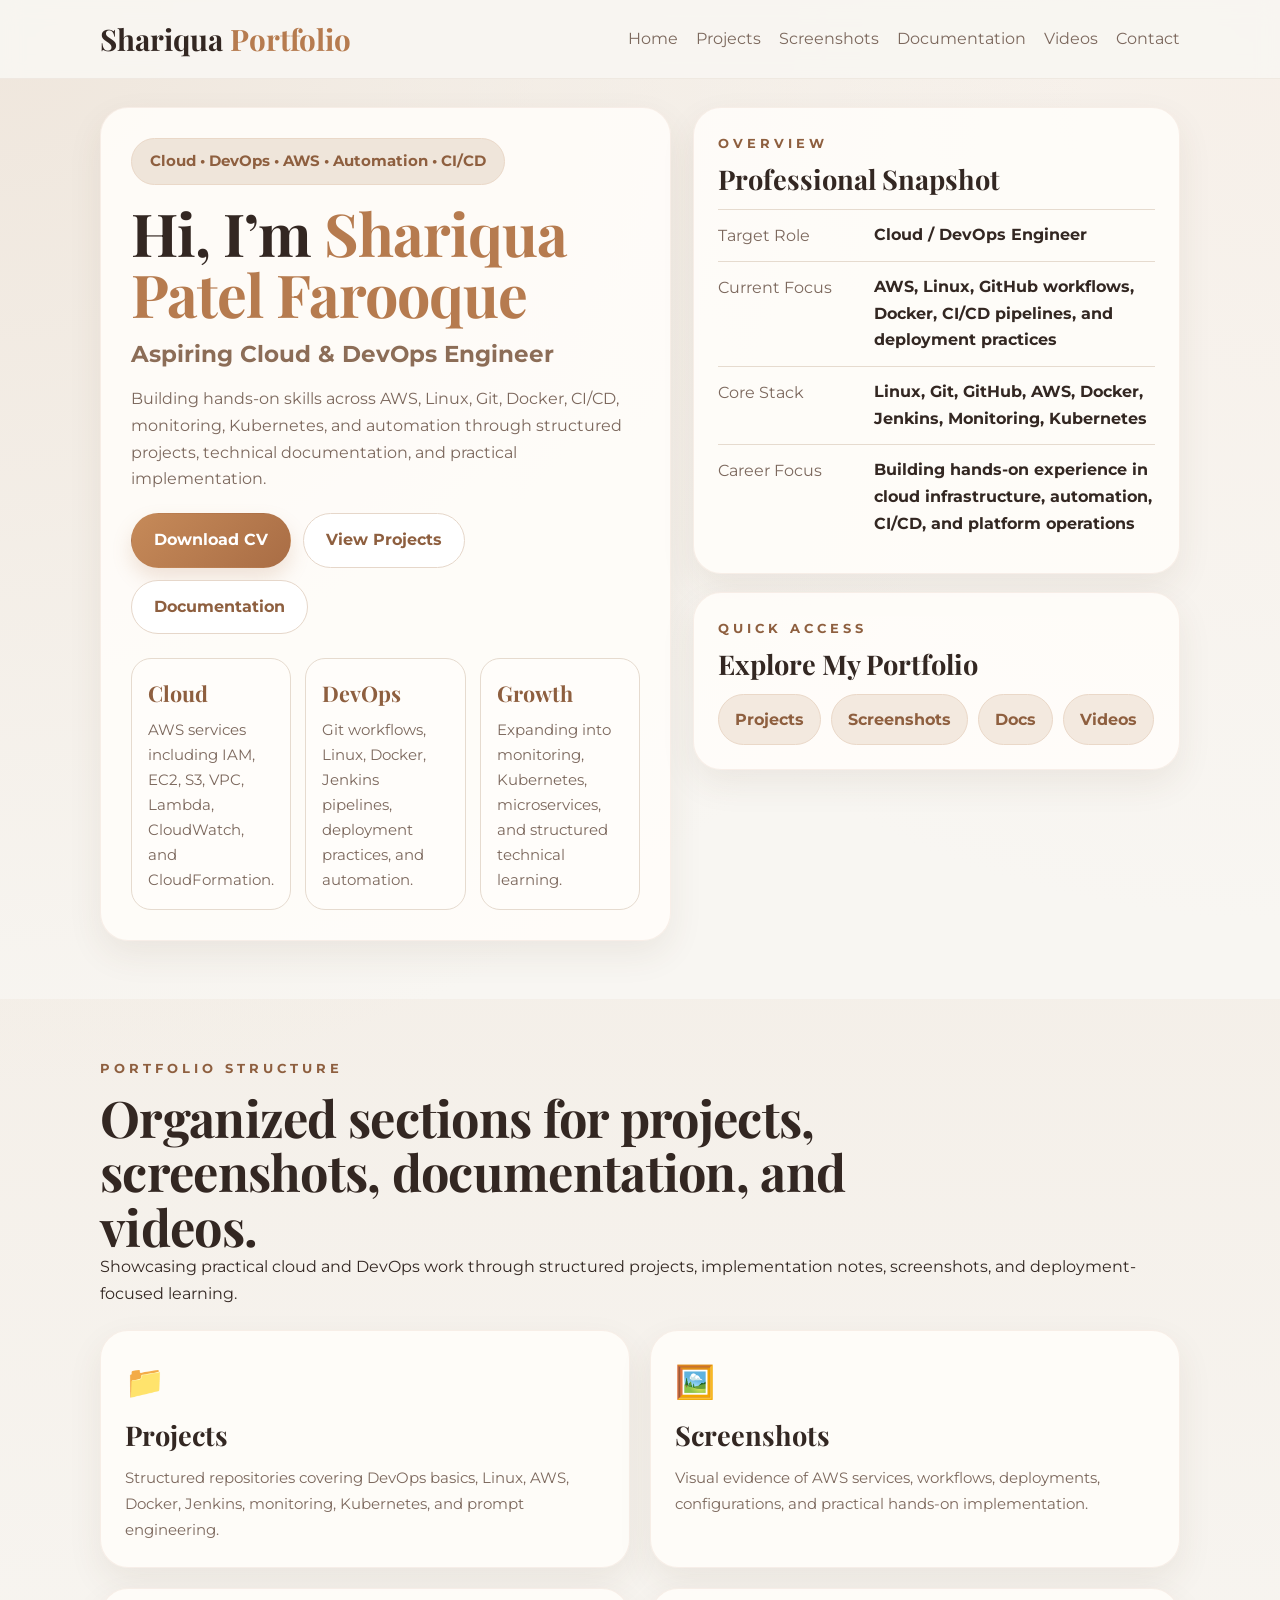
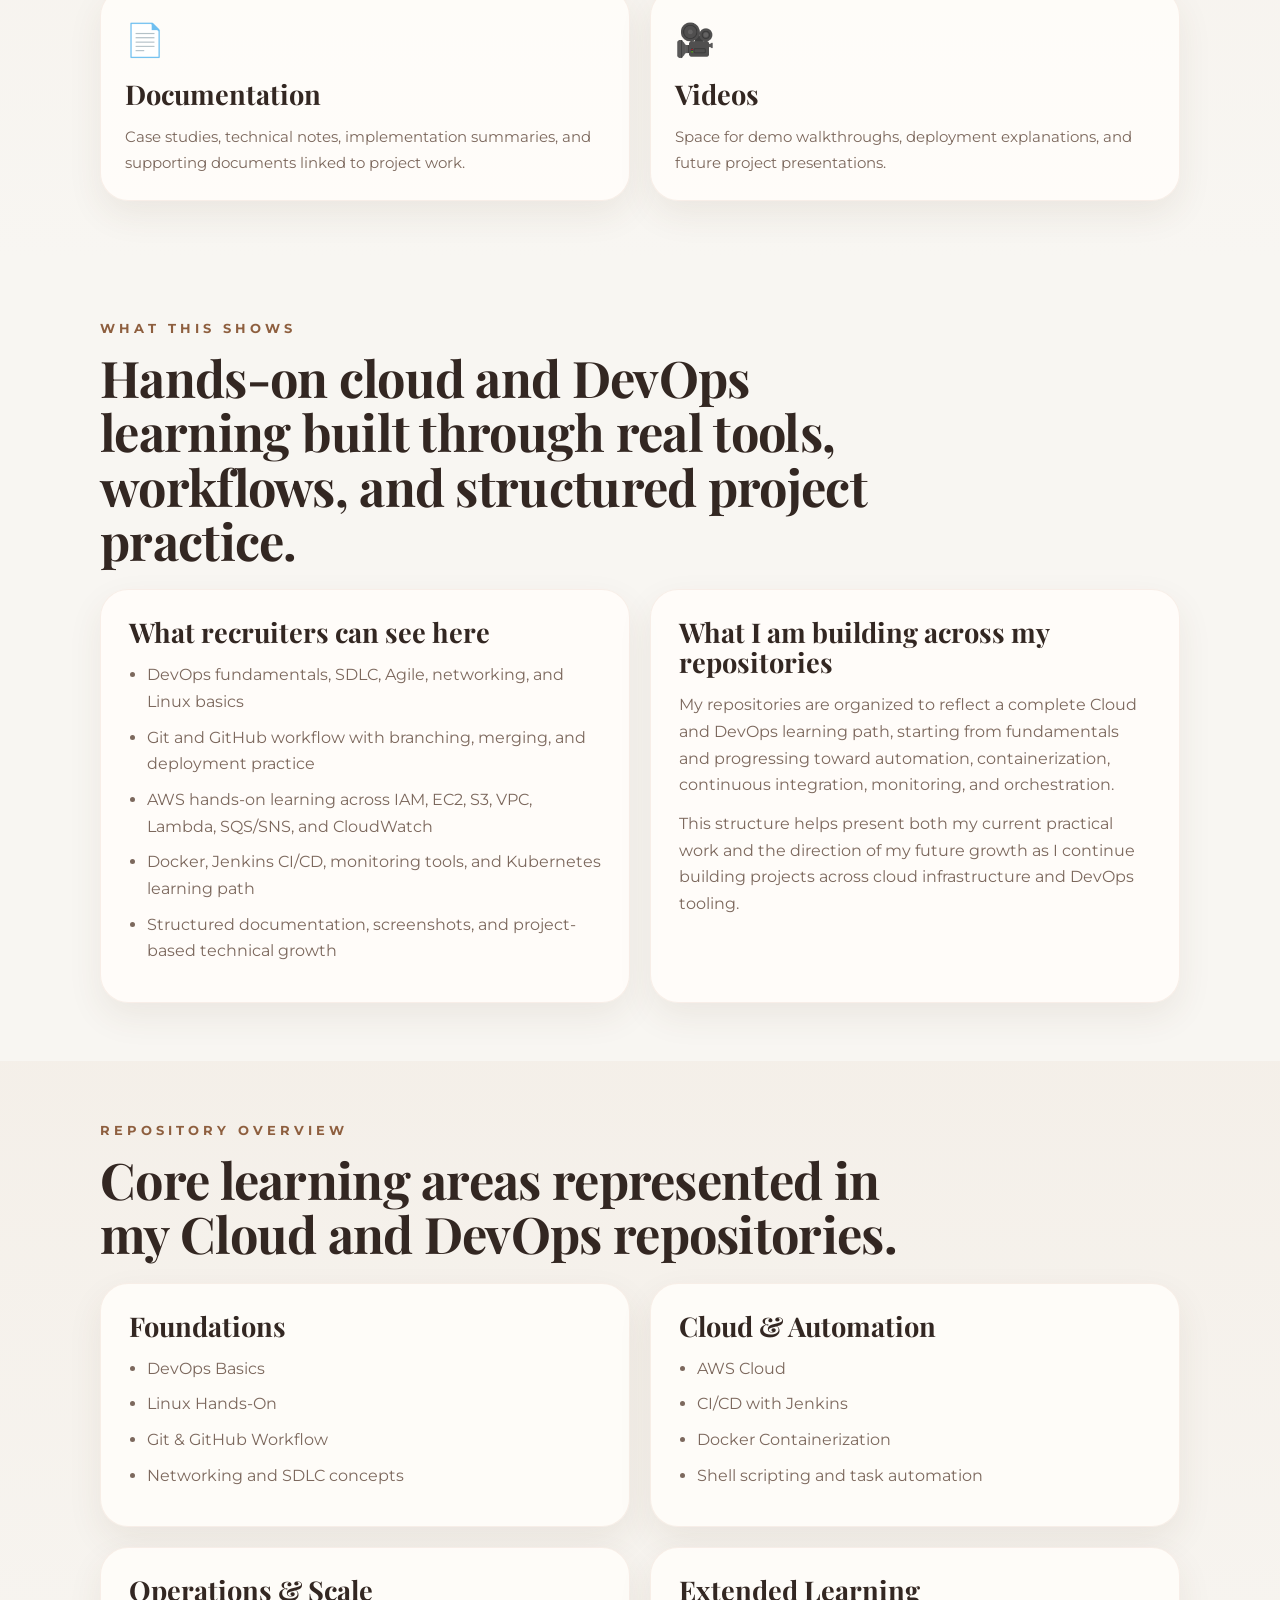
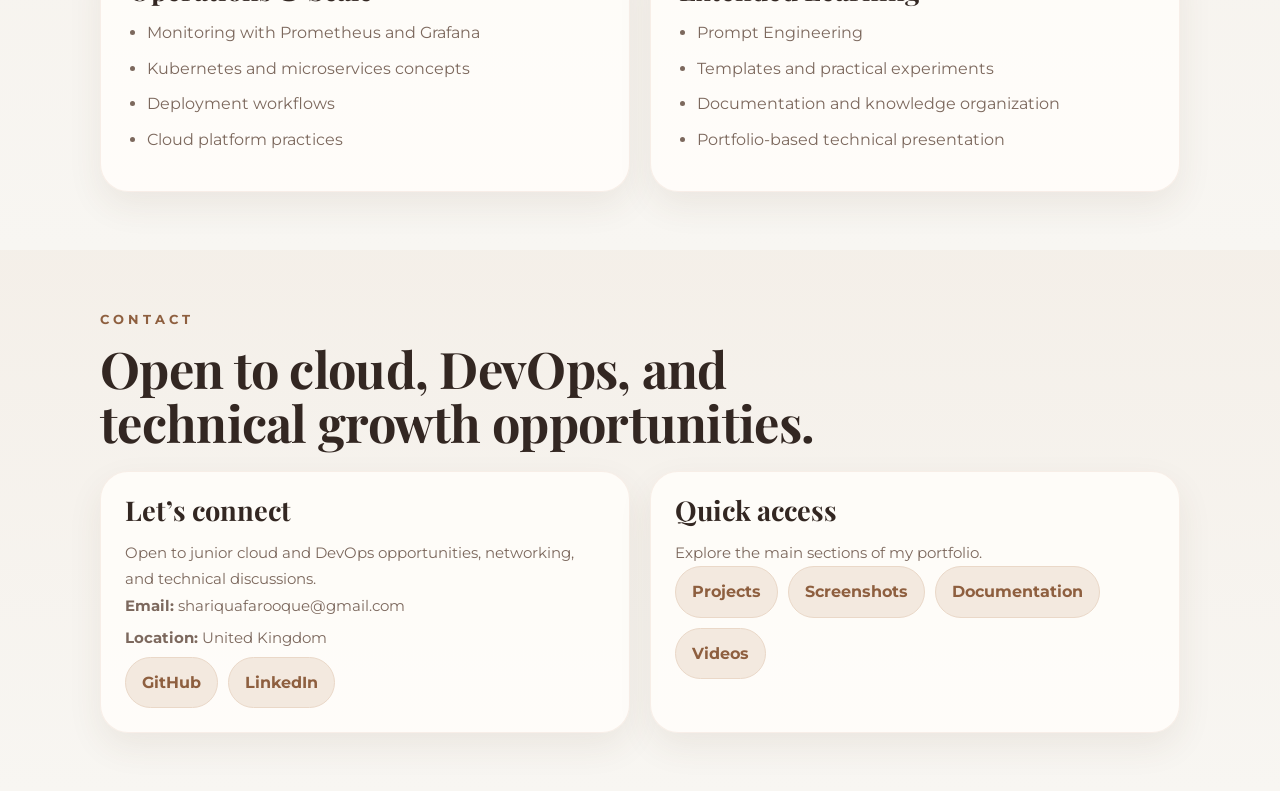
==== commit bfceee08: "Restructured assets, updated projects page and styling" ====
--- a/index.html
+++ b/index.html
@@ -4,358 +4,282 @@
   <meta charset="UTF-8" />
   <meta name="viewport" content="width=device-width, initial-scale=1.0" />
   <title>Shariqua Portfolio</title>
-
   <link rel="stylesheet" href="style.css" />
   <link href="https://fonts.googleapis.com/css2?family=Playfair+Display:wght@600;700;800&family=Montserrat:wght@300;400;500;600;700&display=swap" rel="stylesheet">
 </head>
 <body>
 
-  <!-- HEADER -->
   <header class="site-header">
     <div class="container nav-wrap">
-      <a href="#home" class="logo">Shariqua <span>Portfolio</span></a>
-
+      <a href="index.html" class="logo">Shariqua <span>Portfolio</span></a>
       <nav class="nav">
-        <a href="#home">Home</a>
-        <a href="#about">About</a>
-        <a href="#skills">Skills</a>
-        <a href="#journey">Journey</a>
-        <a href="#projects">Projects</a>
-        <a href="#notes">Notes</a>
+        <a href="index.html">Home</a>
+        <a href="projects.html">Projects</a>
+        <a href="screenshots.html">Screenshots</a>
+        <a href="documentation.html">Documentation</a>
+        <a href="videos.html">Videos</a>
         <a href="#contact">Contact</a>
       </nav>
     </div>
   </header>
 
-  <!-- HERO -->
-  <section id="home" class="hero section">
-    <div class="container hero-grid">
-      <div class="hero-left">
-        <div class="eyebrow">
-          Design • Automate • Deploy • Scale • S3 
-        </div>
-
-        <h1>
-          Hi, I’m <span>Shariqua<br>Patel Farooque</span>
-        </h1>
-
-        <h2>Aspiring AWS Cloud & DevOps Engineer</h2>
-
-        <p class="hero-text">
-          I am building practical skills in cloud, DevOps, automation, deployment workflows,
-          and infrastructure fundamentals through hands-on projects and continuous learning.
-        </p>
-
-        <div class="hero-actions">
-          <a href="assets/Shariqua_Patel_CV.pdf" target="_blank" class="btn btn-primary">Download CV</a>
-          <a href="#projects" class="btn btn-outline">View Projects</a>
-          <a href="#contact" class="btn btn-outline">Contact Me</a>
-        </div>
-
-        <div id="skills" class="skill-mini-grid">
-          <div class="mini-card">
-            <h3>AWS</h3>
-            <p>S3, IAM, CloudFront, hosting, permissions, and delivery</p>
-          </div>
-          <div class="mini-card">
-            <h3>CI/CD</h3>
-            <p>Git, GitHub, version control, and workflow-based deployment</p>
-          </div>
-          <div class="mini-card">
-            <h3>Learning Focus</h3>
-            <p>Automation, containers, infrastructure, and deployment practices</p>
-          </div>
-        </div>
-      </div>
-
-      <aside class="hero-right">
-        <div class="info-card">
-          <p class="card-label">Overview</p>
-          <h3>Professional Snapshot</h3>
-
-          <div class="info-row">
-            <span>Target Role</span>
-            <strong>AWS Cloud / DevOps Engineer</strong>
-          </div>
-
-          <div class="info-row">
-            <span>Current Focus</span>
-            <strong>AWS, Git, GitHub, CI/CD, and cloud foundations</strong>
-          </div>
-
-          <div class="info-row">
-            <span>What I Bring</span>
-            <strong>Hands-on learning, practical project work, consistency, and growth mindset</strong>
-          </div>
-
-          <div class="info-row">
-            <span>Main Audience</span>
-            <strong>Recruiters, hiring managers, and technical connections</strong>
-          </div>
-        </div>
-
-        <div class="info-card quick-links-card">
-          <p class="card-label">Professional Links</p>
-          <h3>Quick Access</h3>
-
-          <div class="quick-links">
-            <a href="https://github.com/shariquafarooque-sha" target="_blank">GitHub</a>
-            <a href="https://www.linkedin.com/in/shariqua-patel-28464a263" target="_blank">LinkedIn</a>
-            <a href="mailto:shariquafarooque@gmail.com">Email</a>
-          </div>
-        </div>
-      </aside>
-    </div>
-  </section>
-
-  <!-- ABOUT -->
-  <section id="about" class="section section-soft">
-    <div class="container">
-      <div class="section-heading">
-        <p class="section-label">About Me</p>
-        <h2>My learning journey in cloud and DevOps.</h2>
-      </div>
-
-      <div class="two-col">
-        <div class="content-card">
-          <h3>Who I Am</h3>
-          <p>
-            I am focused on building my career in AWS Cloud and DevOps by learning through
-            real implementation, technical practice, and continuous improvement. I am developing
-            my understanding step by step across cloud services, deployment workflows, access
-            control, version control, and automation concepts.
+  <main>
+
+    <section class="hero section">
+      <div class="container hero-grid">
+        <div class="hero-left">
+          <div class="eyebrow">Cloud • DevOps • AWS • Automation • CI/CD</div>
+
+          <h1>Hi, I’m <span>Shariqua<br>Patel Farooque</span></h1>
+          <h2>Aspiring Cloud & DevOps Engineer</h2>
+
+          <p class="hero-text">
+            Building hands-on skills across AWS, Linux, Git, Docker, CI/CD, monitoring,
+            Kubernetes, and automation through structured projects, technical documentation,
+            and practical implementation.
           </p>
-          <p>
-            My goal is to grow into an engineer who can contribute with discipline, curiosity,
-            hands-on execution, and a strong foundation in practical cloud and DevOps work.
+
+          <div class="hero-actions">
+            <a href="assets/documents/Shariqua_Patel_CV.pdf" target="_blank" class="btn btn-primary">Download CV</a>
+            <a href="projects.html" class="btn btn-outline">View Projects</a>
+            <a href="documentation.html" class="btn btn-outline">Documentation</a>
+          </div>
+
+          <div class="skill-mini-grid">
+            <div class="mini-card">
+              <h3>Cloud</h3>
+              <p>AWS services including IAM, EC2, S3, VPC, Lambda, CloudWatch, and CloudFormation.</p>
+            </div>
+            <div class="mini-card">
+              <h3>DevOps</h3>
+              <p>Git workflows, Linux, Docker, Jenkins pipelines, deployment practices, and automation.</p>
+            </div>
+            <div class="mini-card">
+              <h3>Growth</h3>
+              <p>Expanding into monitoring, Kubernetes, microservices, and structured technical learning.</p>
+            </div>
+          </div>
+        </div>
+
+        <aside class="hero-right">
+          <div class="info-card">
+            <p class="card-label">Overview</p>
+            <h3>Professional Snapshot</h3>
+
+            <div class="info-row">
+              <span>Target Role</span>
+              <strong>Cloud / DevOps Engineer</strong>
+            </div>
+
+            <div class="info-row">
+              <span>Current Focus</span>
+              <strong>AWS, Linux, GitHub workflows, Docker, CI/CD pipelines, and deployment practices</strong>
+            </div>
+
+            <div class="info-row">
+              <span>Core Stack</span>
+              <strong>Linux, Git, GitHub, AWS, Docker, Jenkins, Monitoring, Kubernetes</strong>
+            </div>
+
+            <div class="info-row">
+              <span>Career Focus</span>
+              <strong>Building hands-on experience in cloud infrastructure, automation, CI/CD, and platform operations</strong>
+            </div>
+          </div>
+
+          <div class="info-card">
+            <p class="card-label">Quick Access</p>
+            <h3>Explore My Portfolio</h3>
+
+            <div class="quick-links">
+              <a href="projects.html">Projects</a>
+              <a href="screenshots.html">Screenshots</a>
+              <a href="documentation.html">Docs</a>
+              <a href="videos.html">Videos</a>
+            </div>
+          </div>
+        </aside>
+      </div>
+    </section>
+
+    <section class="section section-soft">
+      <div class="container">
+
+        <div class="section-heading section-heading-compact">
+          <p class="section-label">Portfolio Structure</p>
+          <h2>Organized sections for projects, screenshots, documentation, and videos.</h2>
+          <p class="section-intro">
+            Showcasing practical cloud and DevOps work through structured projects, implementation notes, screenshots, and deployment-focused learning.
           </p>
         </div>
 
-        <div class="content-card">
-          <h3>What I Bring to the Table</h3>
-          <ul class="clean-list">
-            <li>Strong willingness to learn by doing</li>
-            <li>Hands-on project mindset with practical implementation</li>
-            <li>Consistent documentation and structured technical growth</li>
-            <li>Motivation to build reliable cloud and DevOps foundations</li>
-            <li>Readiness to expand into automation, containers, monitoring, and deployment tooling</li>
-          </ul>
-        </div>
-      </div>
-    </div>
-  </section>
-
-  <!-- JOURNEY -->
-  <section id="journey" class="section">
-    <div class="container">
-      <div class="section-heading">
-        <p class="section-label">Journey</p>
-        <h2>What I’m learning now and where I’m heading next.</h2>
-      </div>
-
-      <div class="journey-grid">
-        <div class="journey-card">
-          <h3>Current Stage</h3>
-          <p>
-            Building foundation-level practical experience with AWS services, access control,
-            storage, static hosting, content delivery, Git, GitHub, and deployment workflows.
-          </p>
-        </div>
-
-        <div class="journey-card">
-          <h3>Growing Into</h3>
-          <p>
-            CI/CD, automation, containerization, infrastructure practices, monitoring,
-            and stronger end-to-end deployment understanding.
-          </p>
-        </div>
-
-        <div class="journey-card">
-          <h3>Long-Term Direction</h3>
-          <p>
-            To become a confident cloud and DevOps engineer capable of supporting deployment,
-            automation, reliability, and scalable infrastructure workflows.
-          </p>
-        </div>
-      </div>
-    </div>
-  </section>
-
-  <!-- PROJECTS -->
-  <section id="projects" class="section section-soft">
-    <div class="container">
-      <div class="section-heading">
-        <p class="section-label">Projects</p>
-        <h2>Hands-on work and implementation screenshots.</h2>
-      </div>
-
-      <div class="projects-grid">
-
-        <article class="project-card">
-          <img src="assets/screenshots/website/cloudfront_url_homepage.png" alt="AWS portfolio website homepage" class="project-cover">
-
-          <div class="project-body">
-            <div class="project-pill">AWS • S3 • CloudFront</div>
-            <h3>Static Website Hosting on AWS</h3>
-            <p>
-              Built and deployed a static portfolio website using Amazon S3 and CloudFront
-              to understand website hosting, public access setup, and CDN-based delivery.
-            </p>
-
-            <div class="tags">
-              <span>AWS</span>
-              <span>S3</span>
-              <span>CloudFront</span>
-              <span>Static Hosting</span>
-            </div>
-
-            <button class="btn btn-outline gallery-btn" data-gallery="website">
-              View Screenshots
-            </button>
-          </div>
-        </article>
-
-        <article class="project-card">
-          <img src="assets/screenshots/s3_bucket/bucket_policy.png" alt="S3 bucket configuration" class="project-cover">
-
-          <div class="project-body">
-            <div class="project-pill">S3 • IAM • Permissions</div>
-            <h3>S3 Bucket Policy and Access Setup</h3>
-            <p>
-              Configured bucket policy, website settings, and object-level public access
-              to understand S3 permissions and website delivery behaviour.
-            </p>
-
-            <div class="tags">
-              <span>S3</span>
-              <span>IAM</span>
-              <span>Policies</span>
-              <span>Access Control</span>
-            </div>
-
-            <button class="btn btn-outline gallery-btn" data-gallery="s3_bucket">
-              View Screenshots
-            </button>
-          </div>
-        </article>
-
-        <article class="project-card">
-          <img src="assets/screenshots/cloudfront/general_tab.png" alt="CloudFront distribution configuration" class="project-cover">
-
-          <div class="project-body">
-            <div class="project-pill">CloudFront • CDN • Delivery</div>
-            <h3>CloudFront Distribution Configuration</h3>
-            <p>
-              Worked with CloudFront distribution settings and behaviour rules to understand
-              content delivery and AWS website access through CDN integration.
-            </p>
-
-            <div class="tags">
-              <span>CloudFront</span>
-              <span>CDN</span>
-              <span>HTTPS</span>
-              <span>Performance</span>
-            </div>
-
-            <button class="btn btn-outline gallery-btn" data-gallery="cloudfront">
-              View Screenshots
-            </button>
-          </div>
-        </article>
-
-        <article class="project-card">
-          <img src="assets/screenshots/s3_logs/logs_list.png" alt="S3 log screenshots" class="project-cover">
-
-          <div class="project-body">
-            <div class="project-pill">S3 • Logging • Visibility</div>
-            <h3>S3 Access Logs Review</h3>
-            <p>
-              Reviewed logging-related screenshots to understand request visibility,
-              storage structure, and how access logs help with tracking and observation.
-            </p>
-
-            <div class="tags">
-              <span>S3</span>
-              <span>Logs</span>
-              <span>Tracking</span>
-              <span>Visibility</span>
-            </div>
-
-            <button class="btn btn-outline gallery-btn" data-gallery="s3_logs">
-              View Screenshots
-            </button>
-          </div>
-        </article>
-
-      </div>
-    </div>
-  </section>
-
-  <!-- NOTES -->
-  <section id="notes" class="section">
-    <div class="container">
-      <div class="section-heading">
-        <p class="section-label">Notes</p>
-        <h2>Technical documentation and learning notes.</h2>
-      </div>
-
-      <div class="content-card notes-card">
-        <p>
-          Detailed technical documentation, implementation notes, and project write-ups
-          can be added here as I continue expanding my cloud and DevOps journey.
-        </p>
-      </div>
-    </div>
-  </section>
-
-  <!-- CONTACT -->
-  <section id="contact" class="section section-soft">
-    <div class="container">
-      <div class="section-heading">
-        <p class="section-label">Contact</p>
-        <h2>Let’s connect.</h2>
-      </div>
-
-      <div class="contact-box">
-        <p>
-          I am open to professional opportunities, networking, and conversations around
-          cloud, DevOps, and technical growth.
-        </p>
-
-        <div class="quick-links">
-          <a href="https://github.com/shariquafarooque-sha" target="_blank">GitHub</a>
-          <a href="https://www.linkedin.com/in/shariqua-patel-28464a263" target="_blank">LinkedIn</a>
-          <a href="mailto:shariquafarooque@gmail.com">Email Me</a>
-        </div>
-      </div>
-    </div>
-  </section>
-
-  <!-- GALLERY MODAL -->
-  <div class="gallery-modal" id="galleryModal">
-    <div class="gallery-overlay" id="galleryOverlay"></div>
-
-    <div class="gallery-content">
-      <button class="gallery-close" id="galleryClose">&times;</button>
-
-      <div class="gallery-main">
-        <img id="galleryImage" src="" alt="Project screenshot">
-      </div>
-
-      <div class="gallery-caption">
-        <h3 id="galleryTitle">Screenshot Title</h3>
-        <p id="galleryDesc">Screenshot description</p>
-      </div>
-
-      <div class="gallery-controls">
-        <button id="prevBtn" class="btn btn-outline">Previous</button>
-        <button id="nextBtn" class="btn btn-outline">Next</button>
-      </div>
-
-      <div class="gallery-thumbs" id="galleryThumbs"></div>
-    </div>
-  </div>
-
-  <script src="script.js"></script>
+        <div class="folder-grid">
+          <a class="folder-card" href="projects.html">
+            <div class="folder-icon">📁</div>
+            <h3>Projects</h3>
+            <p>
+              Structured repositories covering DevOps basics, Linux, AWS, Docker, Jenkins, monitoring, Kubernetes, and prompt engineering.
+            </p>
+          </a>
+
+          <a class="folder-card" href="screenshots.html">
+            <div class="folder-icon">🖼️</div>
+            <h3>Screenshots</h3>
+            <p>
+              Visual evidence of AWS services, workflows, deployments, configurations, and practical hands-on implementation.
+            </p>
+          </a>
+
+          <a class="folder-card" href="documentation.html">
+            <div class="folder-icon">📄</div>
+            <h3>Documentation</h3>
+            <p>
+              Case studies, technical notes, implementation summaries, and supporting documents linked to project work.
+            </p>
+          </a>
+
+          <a class="folder-card" href="videos.html">
+            <div class="folder-icon">🎥</div>
+            <h3>Videos</h3>
+            <p>
+              Space for demo walkthroughs, deployment explanations, and future project presentations.
+            </p>
+          </a>
+        </div>
+      </div>
+    </section>
+
+    <section class="section">
+      <div class="container">
+
+        <div class="section-heading">
+          <p class="section-label">What This Shows</p>
+          <h2>Hands-on cloud and DevOps learning built through real tools, workflows, and structured project practice.</h2>
+        </div>
+
+        <div class="two-col">
+          <div class="content-card">
+            <h3>What recruiters can see here</h3>
+            <ul class="clean-list">
+              <li>DevOps fundamentals, SDLC, Agile, networking, and Linux basics</li>
+              <li>Git and GitHub workflow with branching, merging, and deployment practice</li>
+              <li>AWS hands-on learning across IAM, EC2, S3, VPC, Lambda, SQS/SNS, and CloudWatch</li>
+              <li>Docker, Jenkins CI/CD, monitoring tools, and Kubernetes learning path</li>
+              <li>Structured documentation, screenshots, and project-based technical growth</li>
+            </ul>
+          </div>
+
+          <div class="content-card">
+            <h3>What I am building across my repositories</h3>
+            <p>
+              My repositories are organized to reflect a complete Cloud and DevOps learning path,
+              starting from fundamentals and progressing toward automation, containerization,
+              continuous integration, monitoring, and orchestration.
+            </p>
+            <p>
+              This structure helps present both my current practical work and the direction of my
+              future growth as I continue building projects across cloud infrastructure and DevOps tooling.
+            </p>
+          </div>
+        </div>
+      </div>
+    </section>
+
+    <section class="section section-soft">
+      <div class="container">
+
+        <div class="section-heading">
+          <p class="section-label">Repository Overview</p>
+          <h2>Core learning areas represented in my Cloud and DevOps repositories.</h2>
+        </div>
+
+        <div class="projects-grid">
+          <div class="content-card">
+            <h3>Foundations</h3>
+            <ul class="clean-list">
+              <li>DevOps Basics</li>
+              <li>Linux Hands-On</li>
+              <li>Git & GitHub Workflow</li>
+              <li>Networking and SDLC concepts</li>
+            </ul>
+          </div>
+
+          <div class="content-card">
+            <h3>Cloud & Automation</h3>
+            <ul class="clean-list">
+              <li>AWS Cloud</li>
+              <li>CI/CD with Jenkins</li>
+              <li>Docker Containerization</li>
+              <li>Shell scripting and task automation</li>
+            </ul>
+          </div>
+
+          <div class="content-card">
+            <h3>Operations & Scale</h3>
+            <ul class="clean-list">
+              <li>Monitoring with Prometheus and Grafana</li>
+              <li>Kubernetes and microservices concepts</li>
+              <li>Deployment workflows</li>
+              <li>Cloud platform practices</li>
+            </ul>
+          </div>
+
+          <div class="content-card">
+            <h3>Extended Learning</h3>
+            <ul class="clean-list">
+              <li>Prompt Engineering</li>
+              <li>Templates and practical experiments</li>
+              <li>Documentation and knowledge organization</li>
+              <li>Portfolio-based technical presentation</li>
+            </ul>
+          </div>
+        </div>
+      </div>
+    </section>
+
+    <section id="contact" class="section section-soft">
+      <div class="container">
+
+        <div class="section-heading">
+          <p class="section-label">Contact</p>
+          <h2>Open to cloud, DevOps, and technical growth opportunities.</h2>
+        </div>
+
+        <div class="contact-grid">
+          <div class="contact-card">
+            <h3>Let’s connect</h3>
+            <p>
+              Open to junior cloud and DevOps opportunities, networking,
+              and technical discussions.
+            </p>
+
+            <div class="contact-info">
+              <p><strong>Email:</strong> shariquafarooque@gmail.com</p>
+              <p><strong>Location:</strong> United Kingdom</p>
+            </div>
+
+            <div class="quick-links">
+              <a href="https://github.com/shariquafarooque-sha" target="_blank">GitHub</a>
+              <a href="https://www.linkedin.com/in/shariqua-patel-28464a263" target="_blank">LinkedIn</a>
+            </div>
+          </div>
+
+          <div class="contact-card">
+            <h3>Quick access</h3>
+            <p>Explore the main sections of my portfolio.</p>
+
+            <div class="quick-links">
+              <a href="projects.html">Projects</a>
+              <a href="screenshots.html">Screenshots</a>
+              <a href="documentation.html">Documentation</a>
+              <a href="videos.html">Videos</a>
+            </div>
+          </div>
+        </div>
+      </div>
+    </section>
+
+  </main>
+
 </body>
 </html>
--- a/style.css
+++ b/style.css
@@ -7,9 +7,10 @@
   --muted: #7c685d;
   --accent: #b67b4f;
   --accent-dark: #8e5f3f;
-  --shadow: 0 18px 45px rgba(92, 63, 42, 0.08);
-  --radius-xl: 30px;
-  --radius-lg: 22px;
+  --shadow: 0 14px 35px rgba(92, 63, 42, 0.08);
+  --shadow-soft: 0 10px 24px rgba(92, 63, 42, 0.06);
+  --radius-xl: 28px;
+  --radius-lg: 20px;
 }
 
 *{
@@ -25,11 +26,11 @@
 body{
   font-family:'Montserrat', sans-serif;
   background:
-    radial-gradient(circle at top left, #efe6dc 0%, transparent 28%),
-    radial-gradient(circle at top right, #f6efe8 0%, transparent 24%),
+    radial-gradient(circle at top left, #efe6dc 0%, transparent 26%),
+    radial-gradient(circle at top right, #f6efe8 0%, transparent 22%),
     var(--bg);
   color:var(--text);
-  line-height:1.75;
+  line-height:1.7;
 }
 
 img{
@@ -42,39 +43,43 @@
   color:inherit;
 }
 
+button{
+  font:inherit;
+}
+
 .container{
-  width:min(1180px, calc(100% - 40px));
+  width:min(1080px, calc(100% - 32px));
   margin:0 auto;
 }
 
 .section{
-  padding:90px 0;
+  padding:58px 0;
 }
 
 .section-soft{
-  background:linear-gradient(180deg, rgba(239,230,220,0.45) 0%, rgba(248,246,242,0) 100%);
+  background:linear-gradient(180deg, rgba(239,230,220,0.42) 0%, rgba(248,246,242,0) 100%);
 }
 
 .site-header{
   position:sticky;
   top:0;
   z-index:1000;
-  background:rgba(248,246,242,0.92);
-  backdrop-filter:blur(12px);
+  background:rgba(248,246,242,0.94);
+  backdrop-filter:blur(10px);
   border-bottom:1px solid rgba(180, 150, 125, 0.14);
 }
 
 .nav-wrap{
-  min-height:88px;
+  min-height:78px;
   display:flex;
   align-items:center;
   justify-content:space-between;
-  gap:20px;
+  gap:18px;
 }
 
 .logo{
   font-family:'Playfair Display', serif;
-  font-size:2rem;
+  font-size:1.85rem;
   font-weight:700;
   color:var(--text);
 }
@@ -86,13 +91,13 @@
 .nav{
   display:flex;
   align-items:center;
-  gap:28px;
+  gap:18px;
   flex-wrap:wrap;
 }
 
 .nav a{
   color:var(--muted);
-  font-size:1.02rem;
+  font-size:0.98rem;
   transition:0.25s ease;
 }
 
@@ -101,35 +106,37 @@
 }
 
 .hero{
-  padding-top:70px;
+  padding-top:28px;
 }
 
 .hero-grid{
   display:grid;
-  grid-template-columns: 1.3fr 0.9fr;
-  gap:30px;
+  grid-template-columns:1.08fr 0.92fr;
+  gap:22px;
   align-items:start;
 }
 
 .hero-left,
 .info-card,
 .content-card,
-.journey-card,
 .project-card,
-.contact-box,
-.notes-card{
-  background:rgba(255,253,250,0.82);
+.contact-card,
+.resource-card,
+.folder-card,
+.doc-card{
+  background:rgba(255,253,250,0.88);
   border:1px solid rgba(182,123,79,0.10);
   box-shadow:var(--shadow);
 }
 
 .hero-left{
-  padding:42px;
+  padding:30px;
   border-radius:var(--radius-xl);
 }
 
 .eyebrow,
-.project-pill{
+.project-pill,
+.doc-badge{
   display:inline-flex;
   align-items:center;
   gap:10px;
@@ -139,16 +146,17 @@
   border:1px solid #ead8c8;
   color:var(--accent-dark);
   font-weight:700;
-  font-size:0.95rem;
-  margin-bottom:24px;
-}
-
-.hero h1{
+  font-size:0.92rem;
+  margin-bottom:18px;
+}
+
+.hero h1,
+.page-title{
   font-family:'Playfair Display', serif;
-  font-size: clamp(3.2rem, 7vw, 5.2rem);
-  line-height:0.98;
-  letter-spacing:-1.6px;
-  margin-bottom:16px;
+  font-size:clamp(2.15rem, 4.8vw, 3.7rem);
+  line-height:1.03;
+  letter-spacing:-1px;
+  margin-bottom:10px;
 }
 
 .hero h1 span{
@@ -156,44 +164,52 @@
 }
 
 .hero h2{
-  font-size:2rem;
+  font-size:1.45rem;
   color:#8c6d57;
-  margin-bottom:16px;
+  margin-bottom:12px;
   font-weight:700;
 }
 
+.hero-text,
+.page-subtext{
+  max-width:760px;
+  font-size:0.98rem;
+  color:var(--muted);
+}
+
 .hero-text{
-  max-width:760px;
-  font-size:1.1rem;
-  color:var(--muted);
-  margin-bottom:28px;
+  margin-bottom:20px;
+}
+
+.hero-actions,
+.project-actions{
+  display:flex;
+  gap:12px;
+  flex-wrap:wrap;
 }
 
 .hero-actions{
-  display:flex;
-  gap:14px;
-  flex-wrap:wrap;
-  margin-bottom:32px;
+  margin-bottom:24px;
 }
 
 .btn{
   display:inline-flex;
   align-items:center;
   justify-content:center;
-  padding:14px 26px;
+  padding:13px 22px;
   border-radius:999px;
   font-weight:700;
   border:1px solid transparent;
   cursor:pointer;
   transition:0.28s ease;
   font-family:inherit;
-  font-size:1rem;
+  font-size:0.98rem;
 }
 
 .btn-primary{
   background:linear-gradient(135deg, #c68a59, #a96d45);
   color:#fff;
-  box-shadow:0 12px 25px rgba(182,123,79,0.22);
+  box-shadow:0 10px 20px rgba(182,123,79,0.20);
 }
 
 .btn-primary:hover{
@@ -210,65 +226,74 @@
   background:#f7f0e9;
 }
 
+.disabled-link{
+  opacity:0.6;
+  pointer-events:none;
+}
+
 .skill-mini-grid{
   display:grid;
   grid-template-columns:repeat(3, 1fr);
-  gap:16px;
+  gap:14px;
 }
 
 .mini-card{
   background:#fffdfa;
   border:1px solid var(--line);
-  border-radius:22px;
-  padding:20px;
+  border-radius:20px;
+  padding:16px;
 }
 
 .mini-card h3{
   font-family:'Playfair Display', serif;
   color:var(--accent-dark);
-  font-size:1.9rem;
-  margin-bottom:8px;
+  font-size:1.35rem;
+  margin-bottom:6px;
 }
 
 .mini-card p{
   color:var(--muted);
+  font-size:0.92rem;
 }
 
 .hero-right{
   display:grid;
-  gap:22px;
+  gap:18px;
 }
 
 .info-card{
   border-radius:var(--radius-xl);
-  padding:32px;
+  padding:24px;
 }
 
 .card-label,
 .section-label{
   text-transform:uppercase;
   letter-spacing:4px;
-  font-size:0.88rem;
+  font-size:0.84rem;
   color:var(--accent-dark);
   font-weight:700;
-  margin-bottom:12px;
+  margin-bottom:10px;
 }
 
 .info-card h3,
 .content-card h3,
-.journey-card h3,
-.project-body h3{
+.project-body h3,
+.contact-card h3,
+.resource-card h3,
+.folder-card h3,
+.doc-card h2{
   font-family:'Playfair Display', serif;
-  font-size:2.1rem;
+  font-size:1.7rem;
   line-height:1.1;
-  margin-bottom:18px;
+  margin-bottom:14px;
 }
 
 .info-row{
   display:grid;
-  grid-template-columns: 150px 1fr;
-  gap:18px;
-  padding:16px 0;
+  grid-template-columns:140px 1fr;
+  gap:16px;
+  padding:12px 0;
   border-top:1px solid var(--line);
 }
 
@@ -277,19 +302,18 @@
 }
 
 .info-row strong{
-  font-size:1.05rem;
-}
-
-.quick-links-card .quick-links,
-.contact-box .quick-links{
+  font-size:0.98rem;
+}
+
+.quick-links{
   display:flex;
   flex-wrap:wrap;
-  gap:12px;
+  gap:10px;
 }
 
 .quick-links a{
   display:inline-flex;
-  padding:12px 18px;
+  padding:11px 16px;
   background:#f3e9df;
   border:1px solid #ead8c8;
   border-radius:999px;
@@ -298,118 +322,237 @@
 }
 
 .section-heading{
-  margin-bottom:34px;
+  margin-bottom:22px;
 }
 
 .section-heading h2{
   font-family:'Playfair Display', serif;
-  font-size:clamp(2.4rem, 5vw, 4.5rem);
-  line-height:1.06;
-  letter-spacing:-1px;
-  max-width:980px;
+  font-size:clamp(1.85rem, 4vw, 3.15rem);
+  line-height:1.08;
+  letter-spacing:-0.7px;
+  max-width:820px;
+}
+
+.page-hero{
+  padding:28px 0 8px;
+}
+
+.page-title{
+  font-size:clamp(2rem, 4vw, 3.2rem);
+}
+
+.page-subtext{
+  font-size:0.98rem;
+  line-height:1.7;
 }
 
 .two-col{
   display:grid;
   grid-template-columns:1fr 1fr;
-  gap:28px;
+  gap:20px;
 }
 
 .content-card{
   border-radius:var(--radius-xl);
-  padding:38px;
+  padding:28px;
 }
 
 .content-card p{
   color:var(--muted);
-  font-size:1.08rem;
-  margin-bottom:16px;
+  font-size:0.98rem;
+  margin-bottom:12px;
 }
 
 .clean-list{
-  padding-left:20px;
+  padding-left:18px;
 }
 
 .clean-list li{
   color:var(--muted);
+  margin-bottom:9px;
+  font-size:0.98rem;
+}
+
+.folder-grid,
+.projects-grid,
+.resource-grid,
+.contact-grid,
+.docs-grid{
+  display:grid;
+  gap:20px;
+}
+
+.folder-grid{
+  grid-template-columns:repeat(2, 1fr);
+}
+
+.projects-grid,
+.resource-grid,
+.contact-grid,
+.docs-grid{
+  grid-template-columns:repeat(2, 1fr);
+}
+
+.folder-card{
+  border-radius:28px;
+  padding:24px;
+  transition:transform 0.25s ease, box-shadow 0.25s ease;
+}
+
+.folder-card:hover{
+  transform:translateY(-4px);
+  box-shadow:0 20px 38px rgba(92, 63, 42, 0.11);
+}
+
+.folder-button{
+  border:none;
+  text-align:left;
+  width:100%;
+}
+
+.folder-icon{
+  font-size:2rem;
   margin-bottom:12px;
-  font-size:1.05rem;
-}
-
-.journey-grid{
-  display:grid;
-  grid-template-columns:repeat(3, 1fr);
-  gap:20px;
-}
-
-.journey-card{
-  border-radius:28px;
-  padding:30px;
-}
-
-.journey-card p{
-  color:var(--muted);
-}
-
-.projects-grid{
-  display:grid;
-  grid-template-columns:repeat(2, 1fr);
-  gap:26px;
+}
+
+.folder-card p,
+.resource-card p,
+.contact-card p{
+  color:var(--muted);
+  font-size:0.96rem;
 }
 
 .project-card{
   overflow:hidden;
-  border-radius:30px;
+  border-radius:28px;
+  transition:transform 0.25s ease, box-shadow 0.25s ease;
+}
+
+.project-card:hover{
+  transform:translateY(-4px);
+  box-shadow:0 20px 38px rgba(92, 63, 42, 0.11);
 }
 
 .project-cover{
   width:100%;
-  height:340px;
-  object-fit:cover;
+  height:220px;
   border-bottom:1px solid var(--line);
+  border-radius:28px 28px 0 0;
+  position:relative;
+  overflow:hidden;
+
+  display:flex;
+  align-items:center;           /* center vertically */
+  justify-content:flex-start;   /* align left */
+
+  padding:26px 28px;
   background:#eee4d9;
 }
 
 .project-body{
-  padding:28px;
+  padding:22px;
 }
 
 .project-body p{
   color:var(--muted);
-  margin-bottom:18px;
-  font-size:1.04rem;
+  margin-bottom:14px;
+  font-size:0.96rem;
 }
 
 .tags{
   display:flex;
   flex-wrap:wrap;
   gap:10px;
-  margin-bottom:18px;
+  margin-bottom:14px;
 }
 
 .tags span{
-  padding:10px 16px;
+  padding:8px 14px;
   border-radius:999px;
   border:1px solid #e5d8ca;
   background:#fff;
   color:#9a7153;
+  font-size:0.88rem;
+}
+
+.placeholder-card{
+  min-height:240px;
+  display:flex;
+  align-items:center;
+}
+
+.resource-card,
+.contact-card{
+  border-radius:28px;
+  padding:24px;
+}
+
+.contact-info p{
+  margin-bottom:6px;
+}
+
+/* Documentation specific */
+.docs-section{
+  padding-top:10px;
+}
+
+.doc-card{
+  border-radius:28px;
+  padding:30px;
+  min-height:auto;
+}
+
+.doc-card-large{
+  min-height:auto;
+}
+
+.doc-card p{
+  color:var(--muted);
   font-size:0.95rem;
-}
-
-.contact-box,
-.notes-card{
-  border-radius:30px;
-  padding:34px;
-}
-
-.contact-box p,
-.notes-card p{
-  color:var(--muted);
-  font-size:1.08rem;
-  margin-bottom:22px;
-}
-
-/* GALLERY */
+  line-height:1.6;
+  margin-bottom:18px;
+}
+
+.doc-btn,
+.doc-placeholder{
+  display:inline-flex;
+  align-items:center;
+  justify-content:center;
+  min-width:160px;
+  min-height:54px;
+  padding:0 22px;
+  border-radius:999px;
+  font-size:0.98rem;
+  font-weight:700;
+  transition:0.25s ease;
+}
+
+.primary-btn{
+  background:linear-gradient(135deg, #c68a59, #a96d45);
+  color:#fff;
+  box-shadow:0 10px 20px rgba(182,123,79,0.20);
+}
+
+.primary-btn:hover{
+  transform:translateY(-2px);
+}
+
+.secondary-btn{
+  background:#fff;
+  color:var(--accent-dark);
+  border:1px solid #e6d7ca;
+}
+
+.secondary-btn:hover{
+  background:#f7f0e9;
+}
+
+.doc-placeholder{
+  border:1px dashed #d9c8ba;
+  background:#fbf7f2;
+  color:var(--muted);
+}
+
 .gallery-modal{
   position:fixed;
   inset:0;
@@ -426,98 +569,112 @@
 .gallery-overlay{
   position:absolute;
   inset:0;
-  background:rgba(28, 20, 15, 0.68);
+  background:rgba(28, 20, 15, 0.72);
   backdrop-filter:blur(6px);
 }
 
 .gallery-content{
   position:relative;
-  width:min(1100px, calc(100% - 24px));
+  width:min(980px, calc(100% - 24px));
   max-height:90vh;
   overflow:auto;
   background:#fffdfa;
-  border-radius:30px;
-  padding:22px;
+  border-radius:28px;
+  padding:18px;
   z-index:2;
   box-shadow:0 28px 80px rgba(0,0,0,0.22);
 }
 
 .gallery-close{
   position:absolute;
-  top:14px;
-  right:16px;
+  top:12px;
+  right:14px;
   background:#f2e8dd;
   border:none;
-  width:44px;
-  height:44px;
+  width:42px;
+  height:42px;
   border-radius:50%;
-  font-size:1.8rem;
+  font-size:1.7rem;
   cursor:pointer;
   color:var(--accent-dark);
 }
 
 .gallery-main img{
   width:100%;
-  max-height:62vh;
+  max-height:58vh;
   object-fit:contain;
-  border-radius:20px;
+  border-radius:18px;
   border:1px solid var(--line);
   background:#f7f2ec;
 }
 
 .gallery-caption{
-  padding:18px 4px 8px;
+  padding:16px 4px 8px;
 }
 
 .gallery-caption h3{
   font-family:'Playfair Display', serif;
-  font-size:2rem;
-  margin-bottom:8px;
+  font-size:1.55rem;
+  margin-bottom:6px;
 }
 
 .gallery-caption p{
   color:var(--muted);
+  font-size:0.94rem;
 }
 
 .gallery-controls{
   display:flex;
-  gap:12px;
-  margin:12px 0 18px;
+  gap:10px;
+  margin:10px 0 16px;
 }
 
 .gallery-thumbs{
   display:grid;
-  grid-template-columns:repeat(auto-fit, minmax(140px, 1fr));
-  gap:12px;
+  grid-template-columns:repeat(auto-fit, minmax(120px, 1fr));
+  gap:10px;
 }
 
 .thumb{
   border:1px solid var(--line);
-  border-radius:18px;
+  border-radius:16px;
   overflow:hidden;
   cursor:pointer;
   background:#fff;
+  transition:transform 0.2s ease, border-color 0.2s ease;
+}
+
+.thumb:hover{
+  transform:translateY(-2px);
+  border-color:#cfb49d;
+}
+
+.thumb.active{
+  border-color:var(--accent);
+  box-shadow:0 0 0 2px rgba(182,123,79,0.10);
 }
 
 .thumb img{
   width:100%;
-  height:96px;
+  height:82px;
   object-fit:cover;
 }
 
 .thumb p{
-  padding:10px;
-  font-size:0.86rem;
-  line-height:1.4;
-  color:var(--muted);
-}
-
-/* RESPONSIVE */
+  padding:8px;
+  font-size:0.82rem;
+  line-height:1.35;
+  color:var(--muted);
+}
+
 @media (max-width: 1100px){
   .hero-grid,
   .two-col,
+  .folder-grid,
   .projects-grid,
-  .journey-grid{
+  .resource-grid,
+  .contact-grid,
+  .docs-grid{
     grid-template-columns:1fr;
   }
 
@@ -528,39 +685,120 @@
 
 @media (max-width: 760px){
   .nav{
-    gap:14px;
+    gap:12px;
+    justify-content:center;
   }
 
   .nav-wrap{
     flex-direction:column;
     justify-content:center;
-    padding:18px 0;
+    padding:16px 0;
   }
 
   .hero-left,
   .info-card,
   .content-card,
-  .journey-card,
   .project-body,
-  .contact-box,
-  .notes-card{
-    padding:24px;
+  .contact-card,
+  .resource-card,
+  .folder-card,
+  .doc-card{
+    padding:22px;
   }
 
   .hero h2{
-    font-size:1.45rem;
+    font-size:1.25rem;
   }
 
-  .project-cover{
-    height:230px;
+  {
+    height:190px;
   }
-
-  .info-row{
-    grid-template-columns:1fr;
-    gap:6px;
-  }
-
-  .section{
-    padding:72px 0;
-  }
+.project-cover{
+  width:100%;
+  height:220px;
+  border-bottom:1px solid var(--line);
+  border-radius:28px 28px 0 0;
+  position:relative;
+  overflow:hidden;
+  display:flex;
+  align-items:flex-end;
+  padding:24px;
+  background:#eee4d9;
+}
+
+.project-cover::before{
+  content:"";
+  position:absolute;
+  inset:0;
+  background:
+    radial-gradient(circle at top right, rgba(255,255,255,0.28), transparent 30%),
+    linear-gradient(135deg, rgba(255,255,255,0.08), rgba(0,0,0,0.04));
+}
+
+.project-cover-icon{
+  margin-right:14px;
+  font-size:1.8rem;
+  z-index:2;
+  opacity:0.95;
+}
+
+
+.project-cover-text{
+  position:relative;
+  z-index:2;
+  display:flex;
+  flex-direction:column;
+  gap:6px;
+  max-width:85%;
+}
+
+.project-cover-text strong{
+  font-family:'Playfair Display', serif;
+  font-size:1.6rem;
+  line-height:1.1;
+  color:#fffdf9;
+}
+
+.project-cover-text span{
+  font-size:0.92rem;
+  font-weight:600;
+  color:rgba(255, 248, 240, 0.92);
+  letter-spacing:0.02em;
+}
+
+.project-cover-devops{
+  background:linear-gradient(135deg, #8e5f3f 0%, #b67b4f 55%, #d4a277 100%);
+}
+
+.project-cover-linux{
+  background:linear-gradient(135deg, #5a4b43 0%, #7b675d 55%, #a38b7e 100%);
+}
+
+.project-cover-aws{
+  background:linear-gradient(135deg, #6c4f3a 0%, #a96d45 55%, #d0965f 100%);
+}
+
+.project-cover-docker{
+  background:linear-gradient(135deg, #58646f 0%, #7a8a98 55%, #aebdc9 100%);
+}
+
+.project-cover-cicd{
+  background:linear-gradient(135deg, #7d5a46 0%, #ad7a56 55%, #d8a47a 100%);
+}
+
+.project-cover-monitoring{
+  background:linear-gradient(135deg, #6a5d57 0%, #8d7d76 55%, #b4a49d 100%);
+}
+
+.project-cover-k8s{
+  background:linear-gradient(135deg, #5c6170 0%, #79829a 55%, #aeb7c8 100%);
+}
+
+.project-cover-ai{
+  background:linear-gradient(135deg, #7d5a68 0%, #a7778b 55%, #cf9db1 100%);
+}
+.project-cover-head{
+  display:flex;
+  align-items:center;
+  gap:10px;
 }
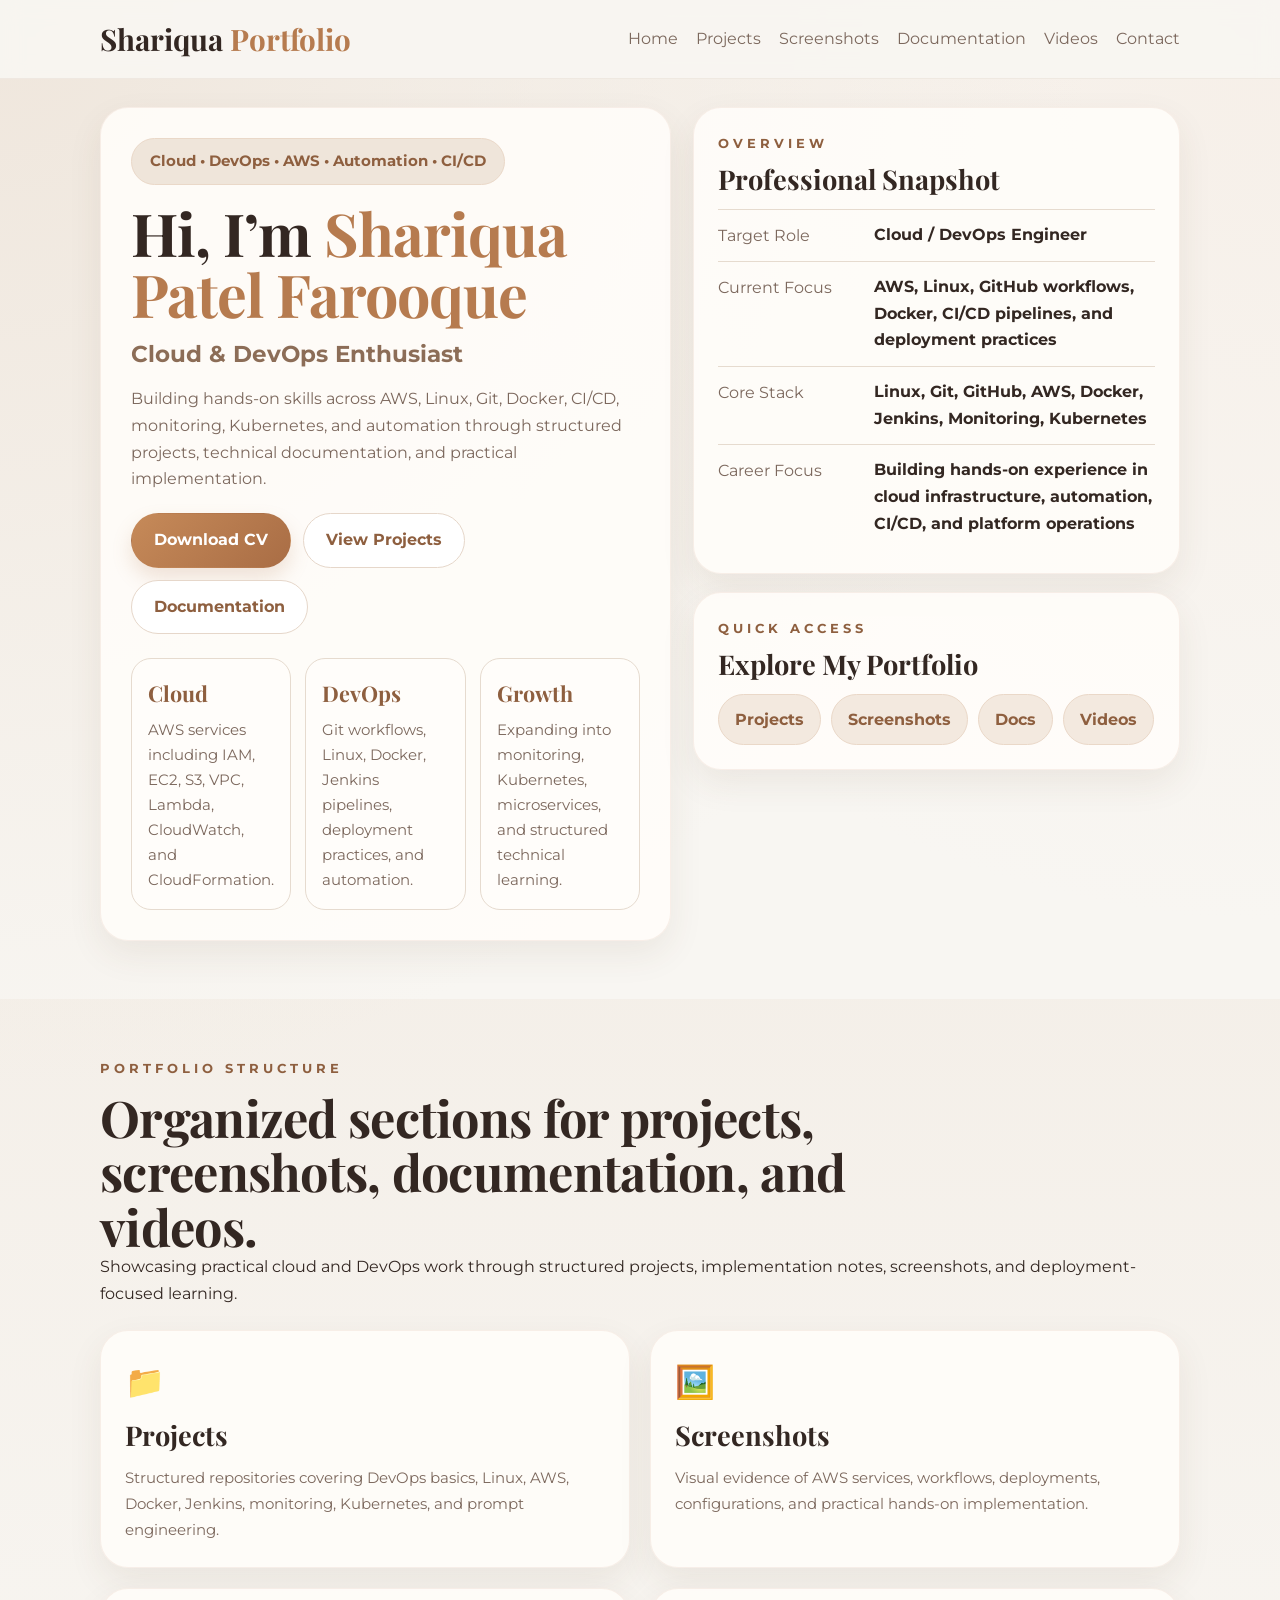
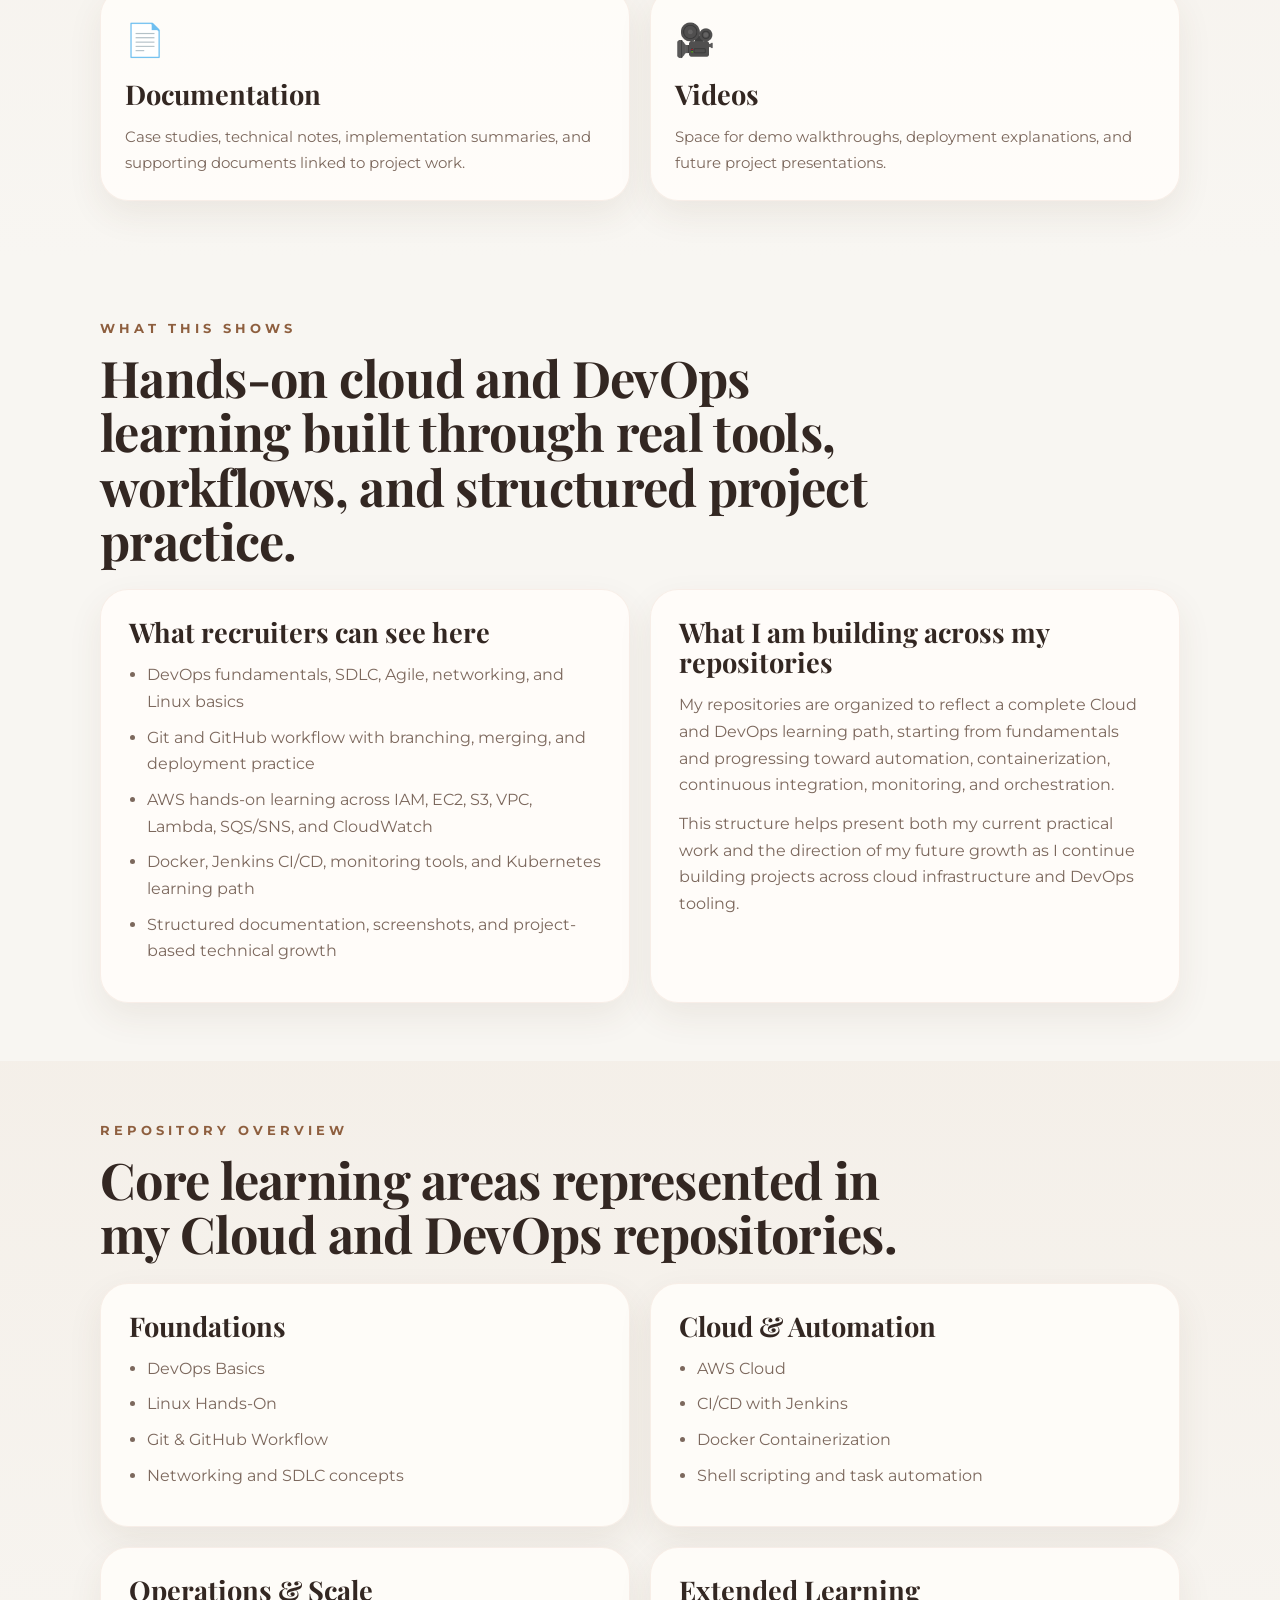
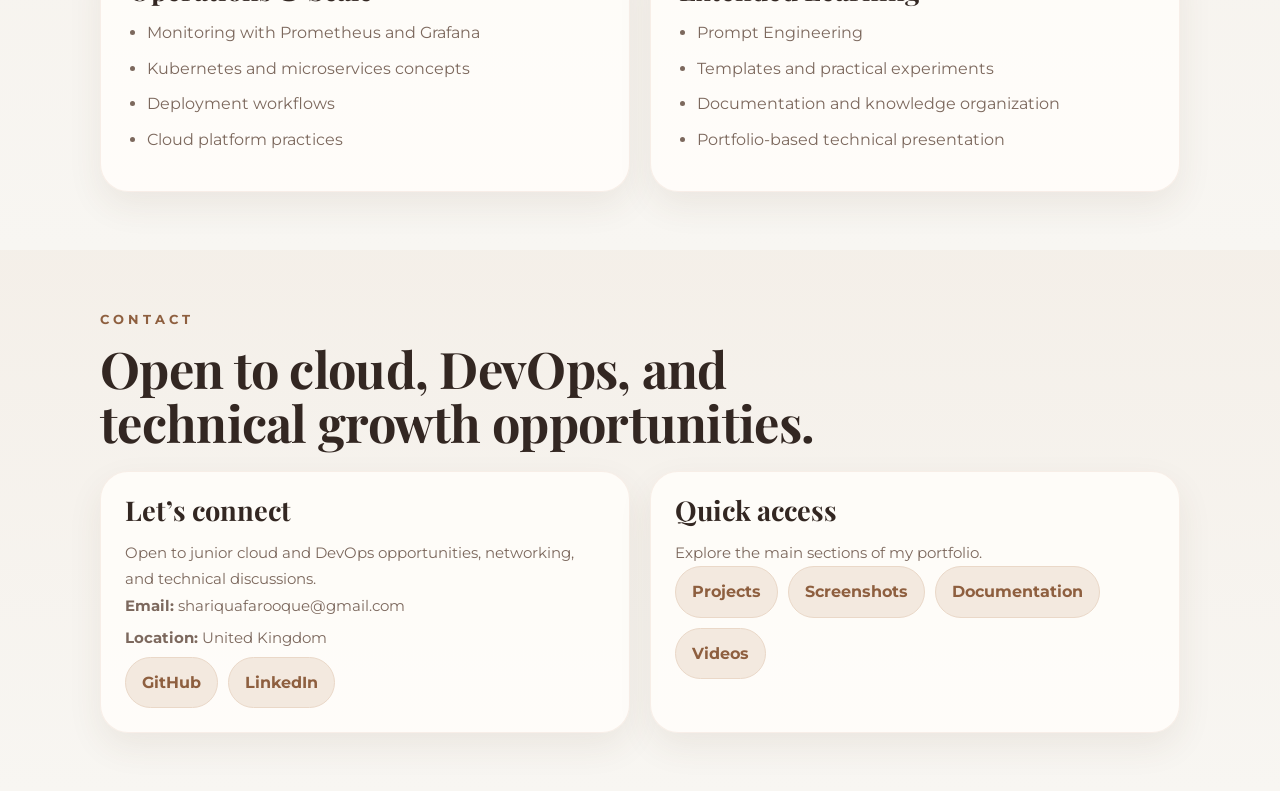
==== commit a71132c6: "Live Demo Upadte" ====
--- a/index.html
+++ b/index.html
@@ -31,7 +31,7 @@
           <div class="eyebrow">Cloud • DevOps • AWS • Automation • CI/CD</div>
 
           <h1>Hi, I’m <span>Shariqua<br>Patel Farooque</span></h1>
-          <h2>Aspiring Cloud & DevOps Engineer</h2>
+          <h2> Cloud & DevOps Enthusiast</h2>
 
           <p class="hero-text">
             Building hands-on skills across AWS, Linux, Git, Docker, CI/CD, monitoring,
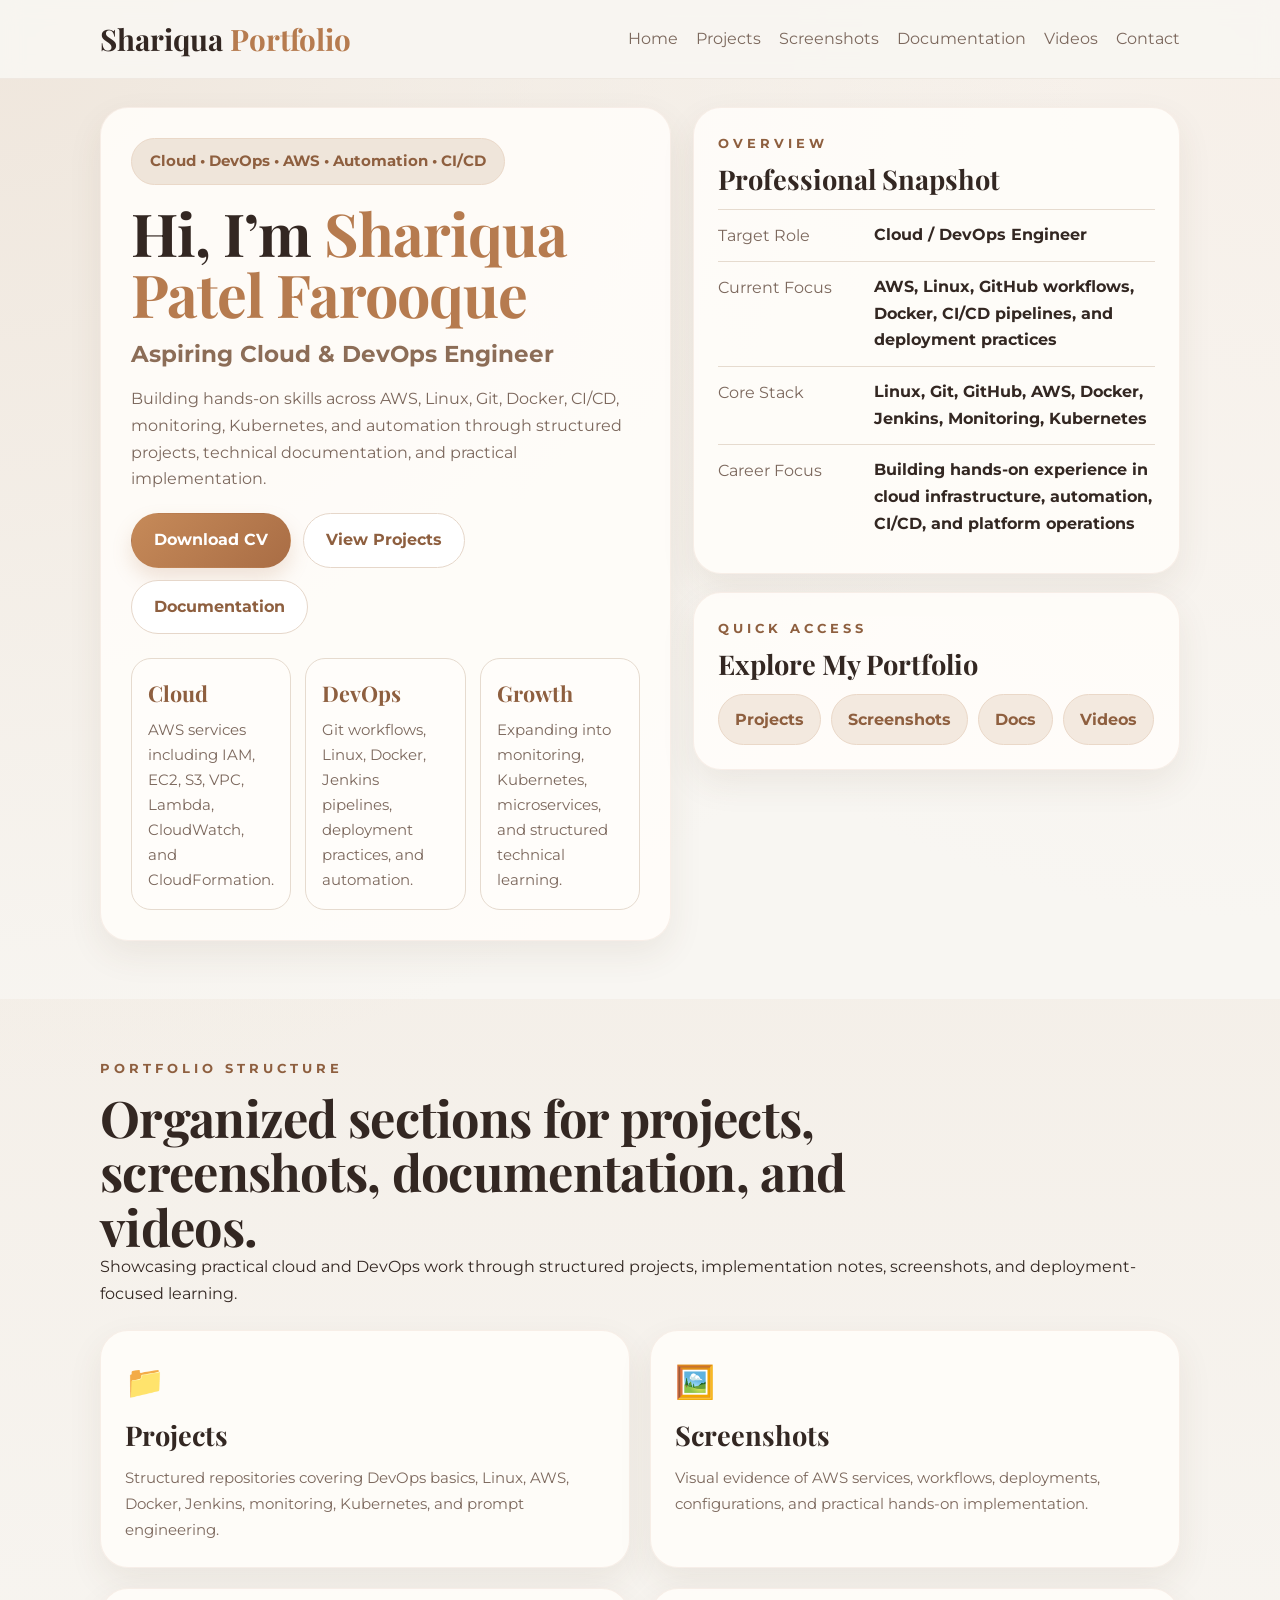
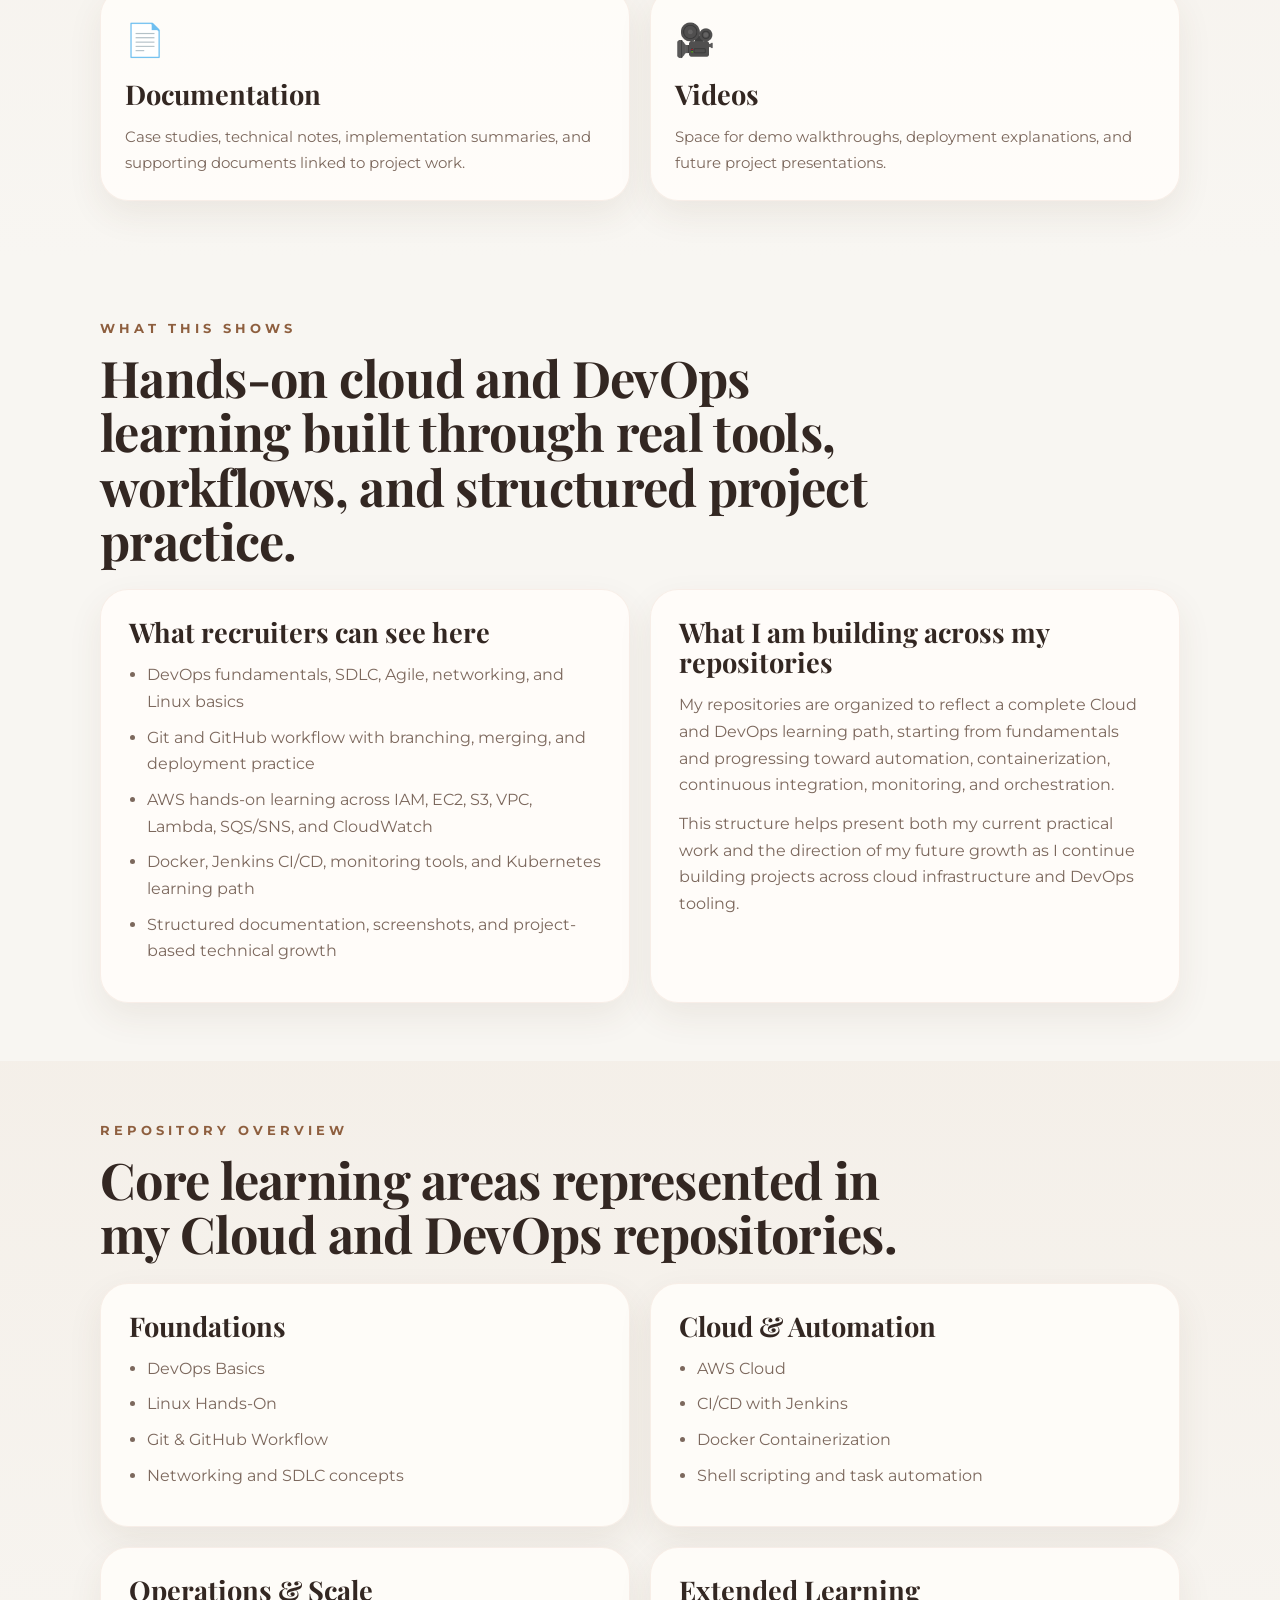
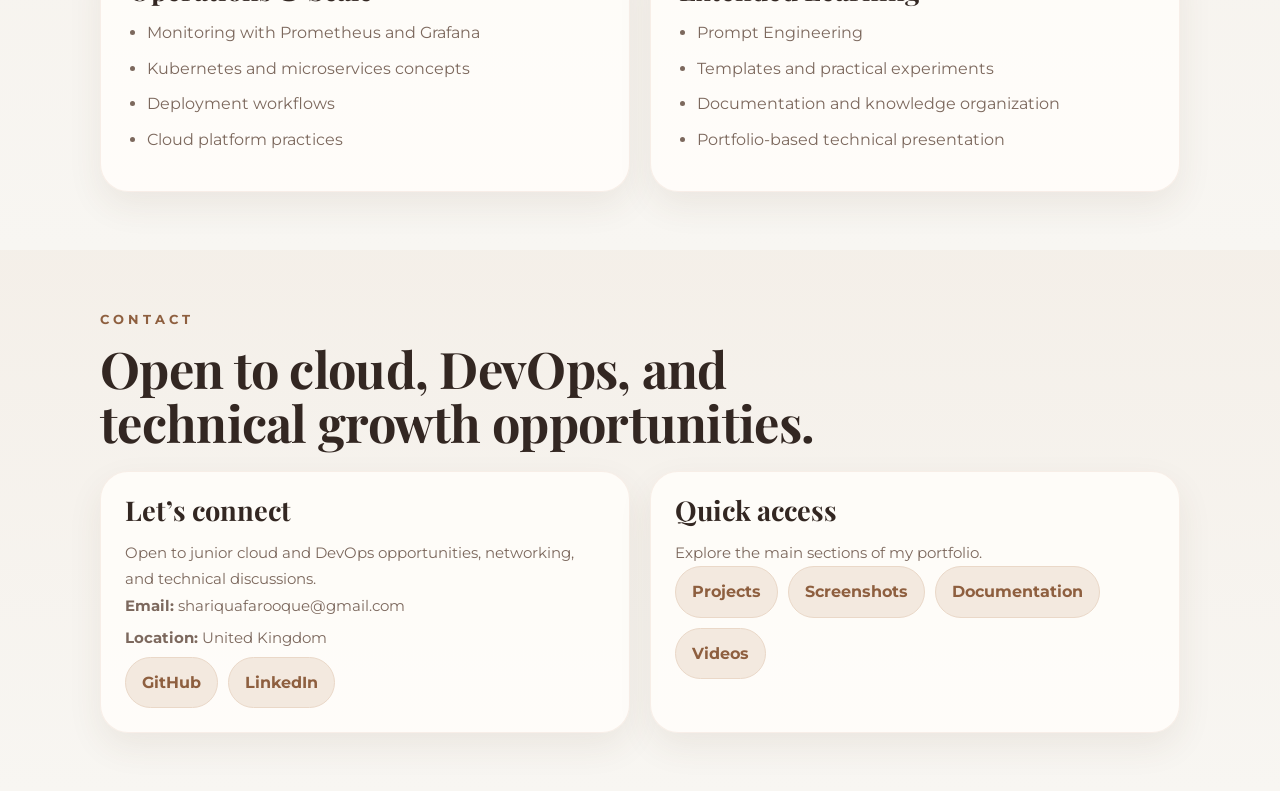
==== commit 2a827b1d: "live Demo Update" ====
--- a/index.html
+++ b/index.html
@@ -31,7 +31,7 @@
           <div class="eyebrow">Cloud • DevOps • AWS • Automation • CI/CD</div>
 
           <h1>Hi, I’m <span>Shariqua<br>Patel Farooque</span></h1>
-          <h2> Cloud & DevOps Enthusiast</h2>
+          <h2> Aspiring Cloud & DevOps Engineer</h2>
 
           <p class="hero-text">
             Building hands-on skills across AWS, Linux, Git, Docker, CI/CD, monitoring,
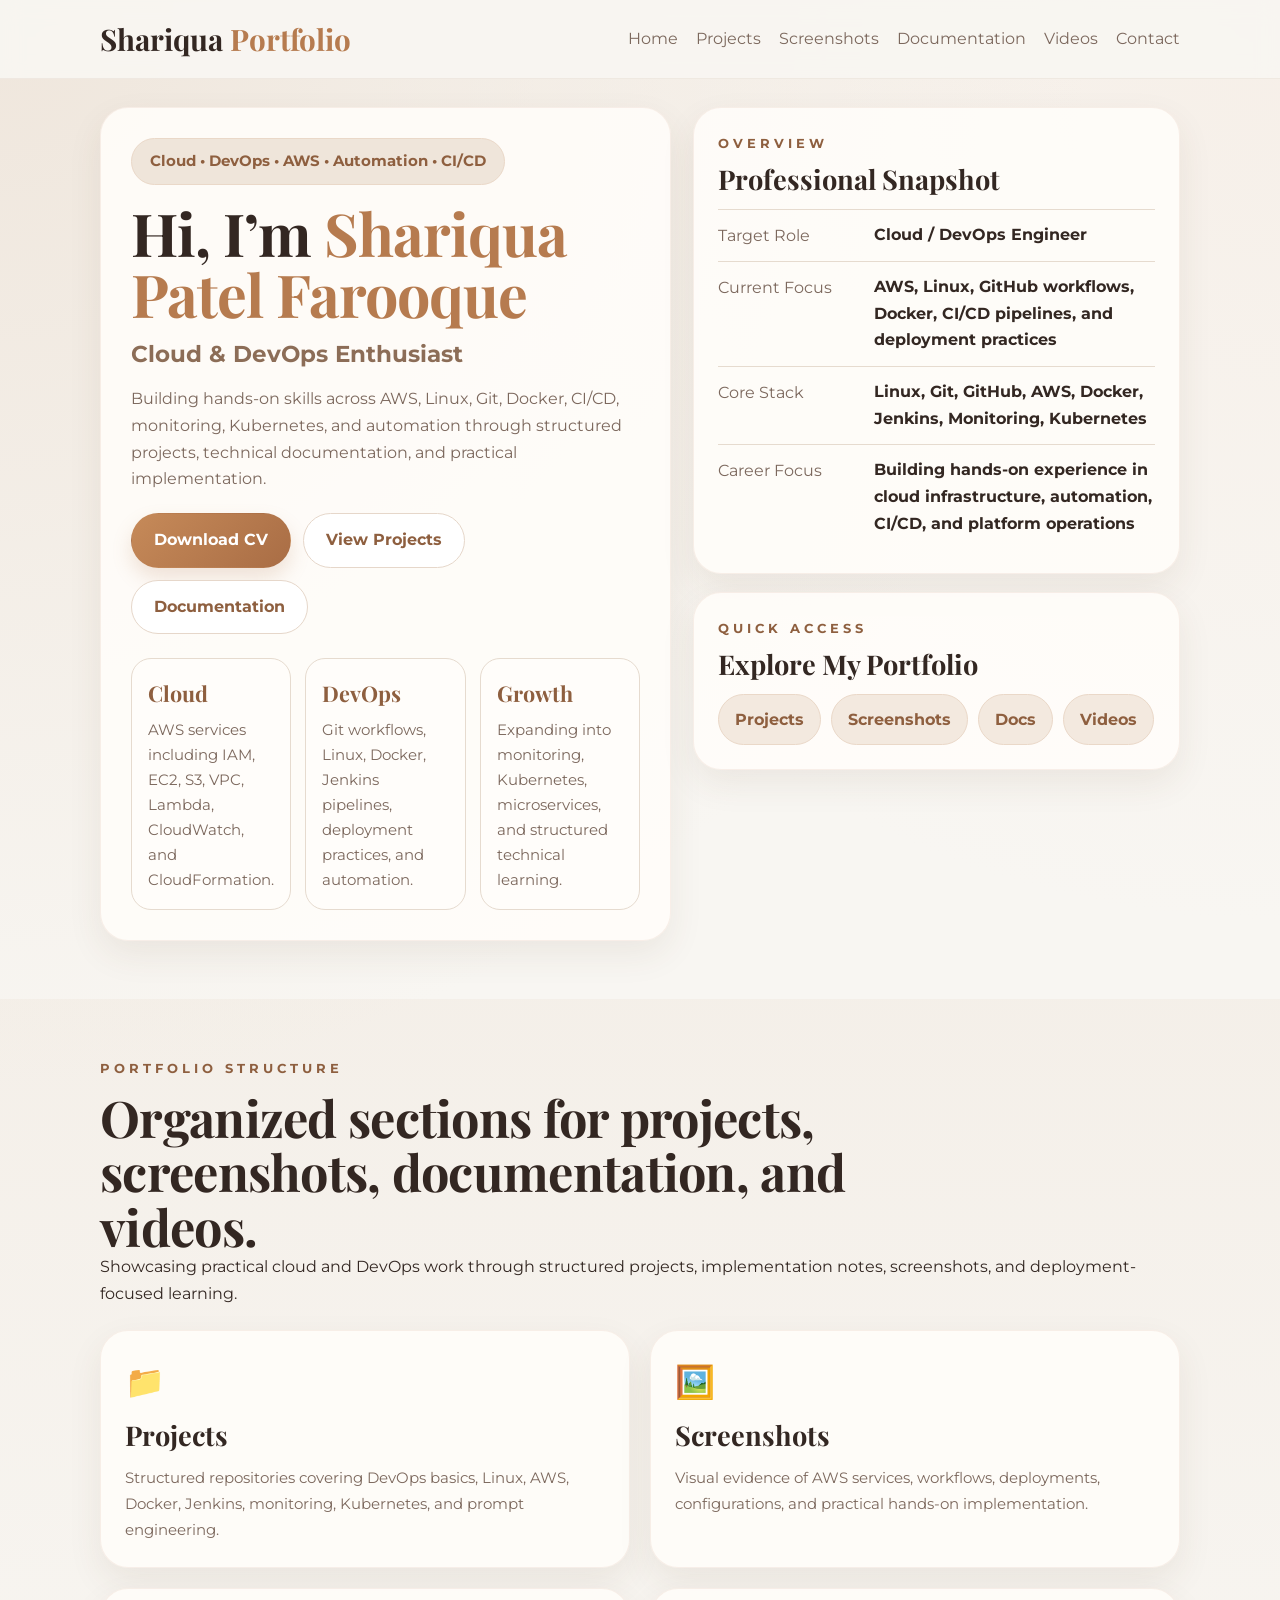
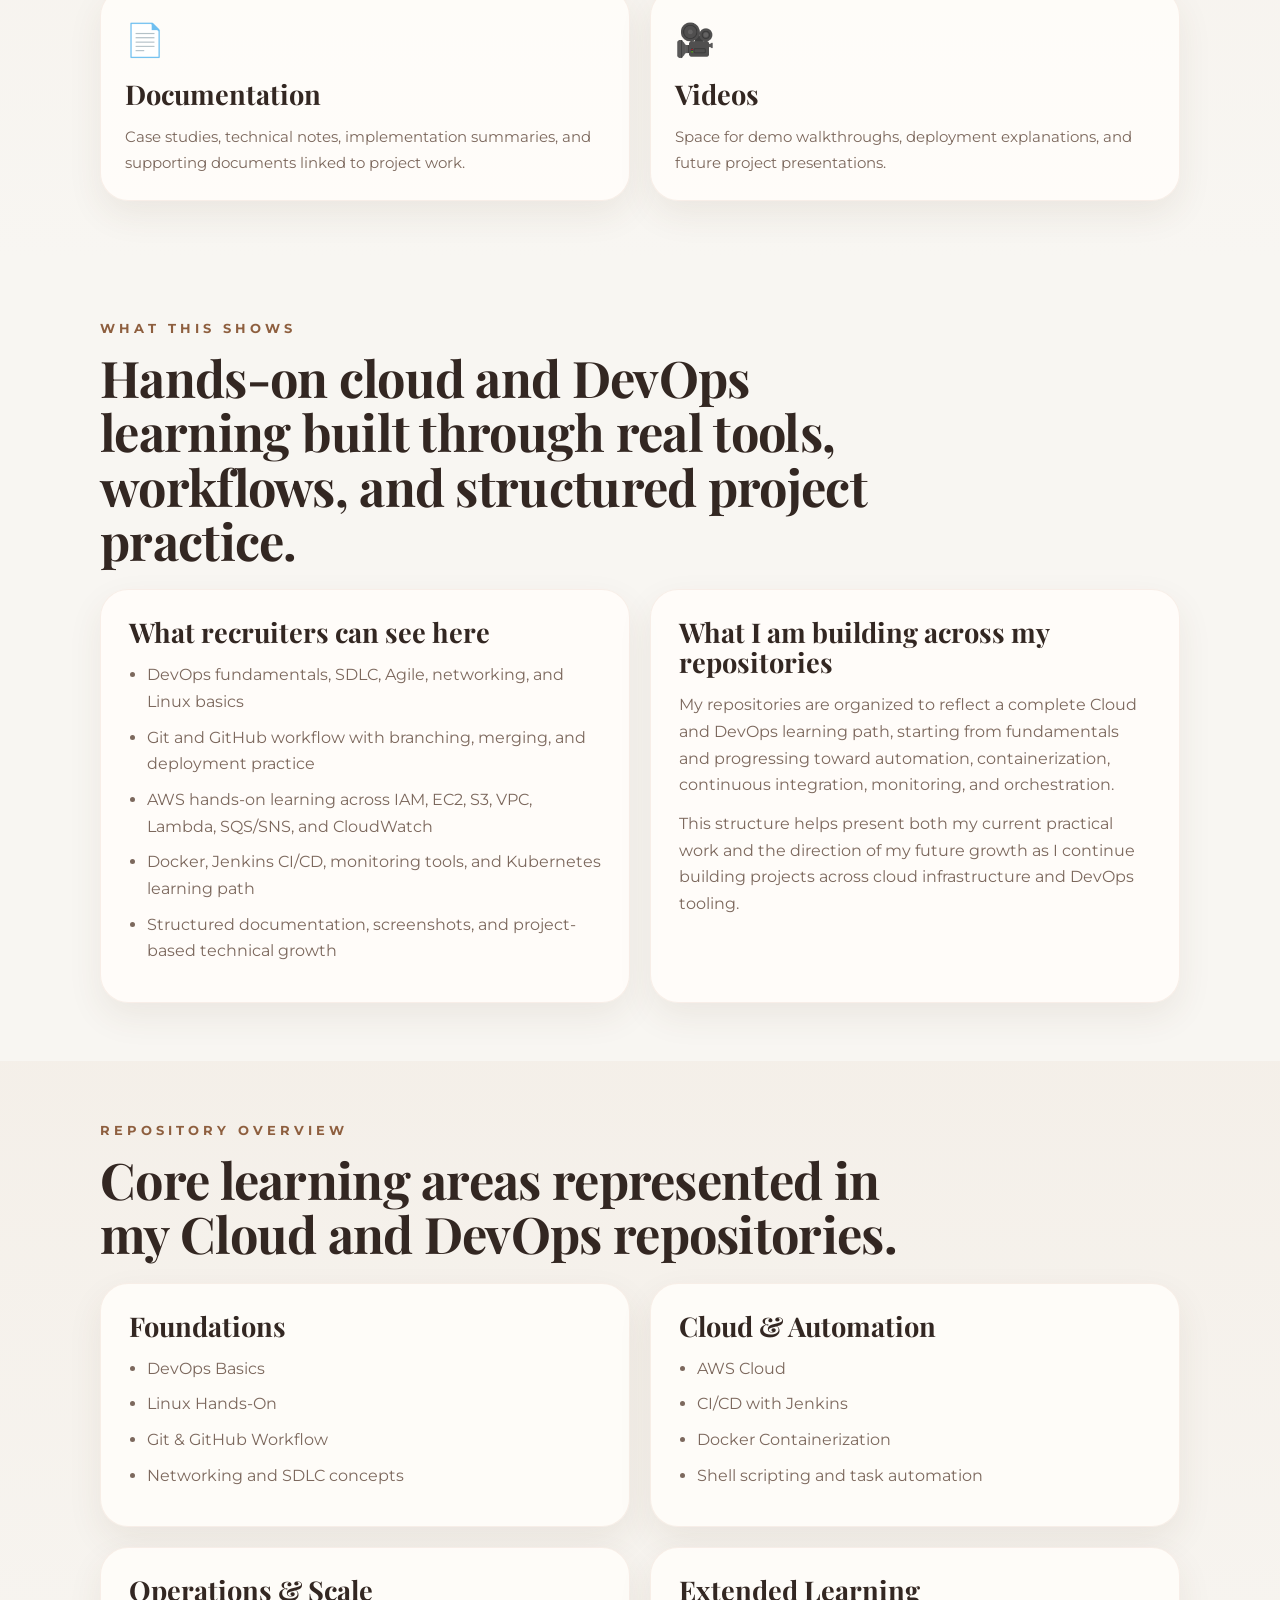
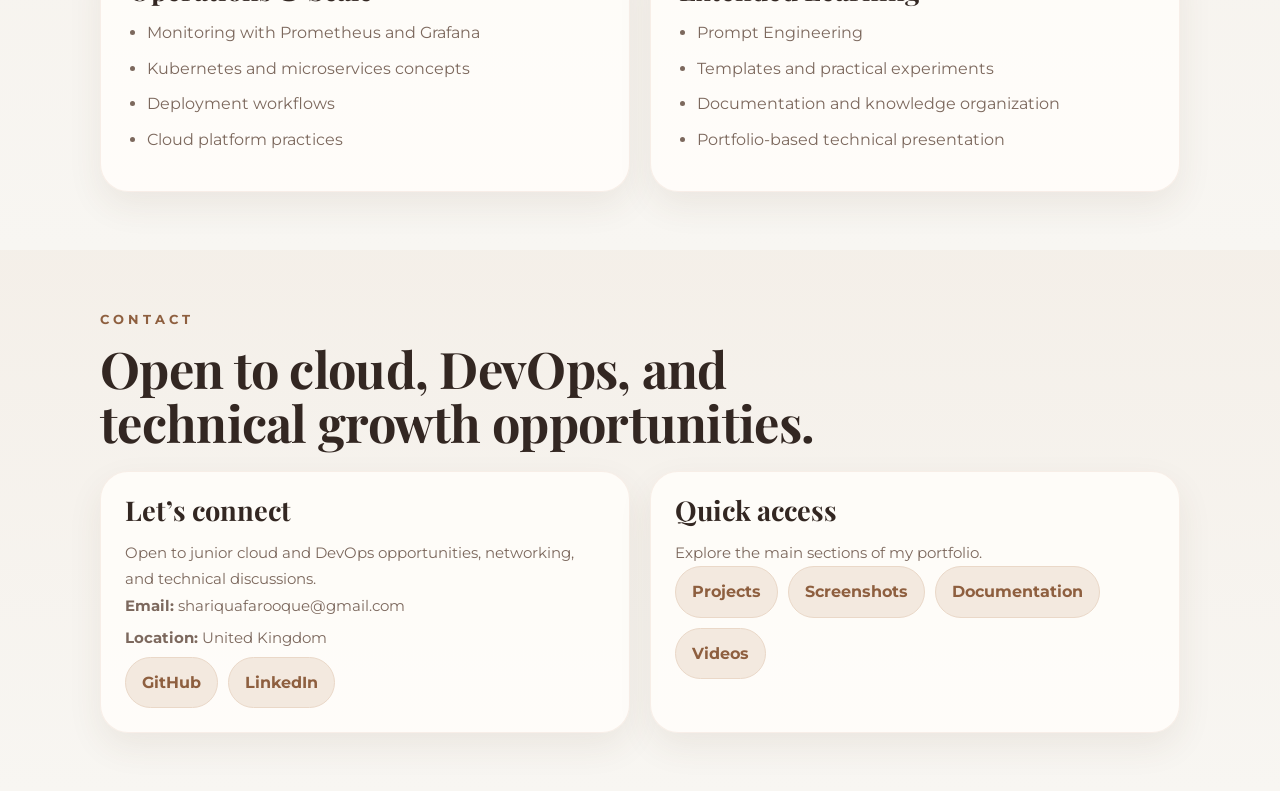
==== commit 4d82c117: "modified Tag Line" ====
--- a/index.html
+++ b/index.html
@@ -31,7 +31,7 @@
           <div class="eyebrow">Cloud • DevOps • AWS • Automation • CI/CD</div>
 
           <h1>Hi, I’m <span>Shariqua<br>Patel Farooque</span></h1>
-          <h2> Aspiring Cloud & DevOps Engineer</h2>
+          <h2> Cloud & DevOps Enthusiast</h2>
 
           <p class="hero-text">
             Building hands-on skills across AWS, Linux, Git, Docker, CI/CD, monitoring,
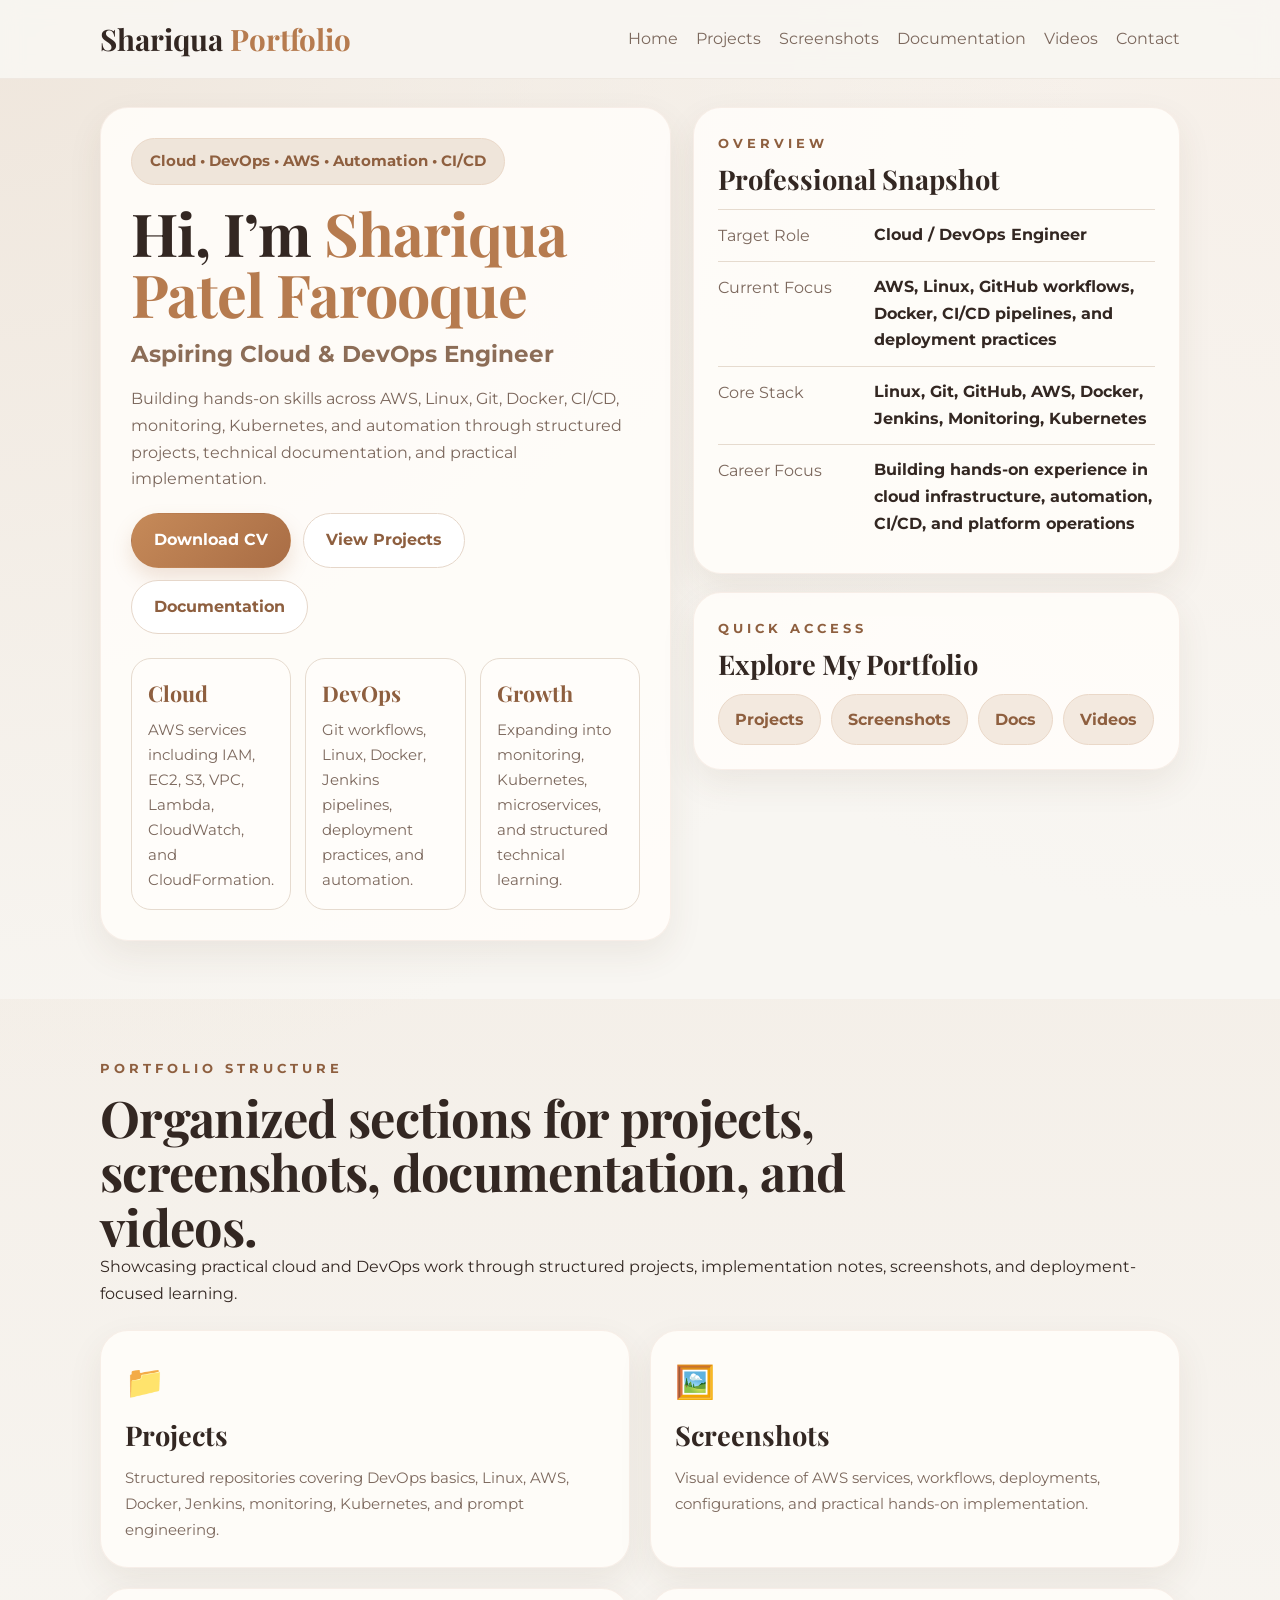
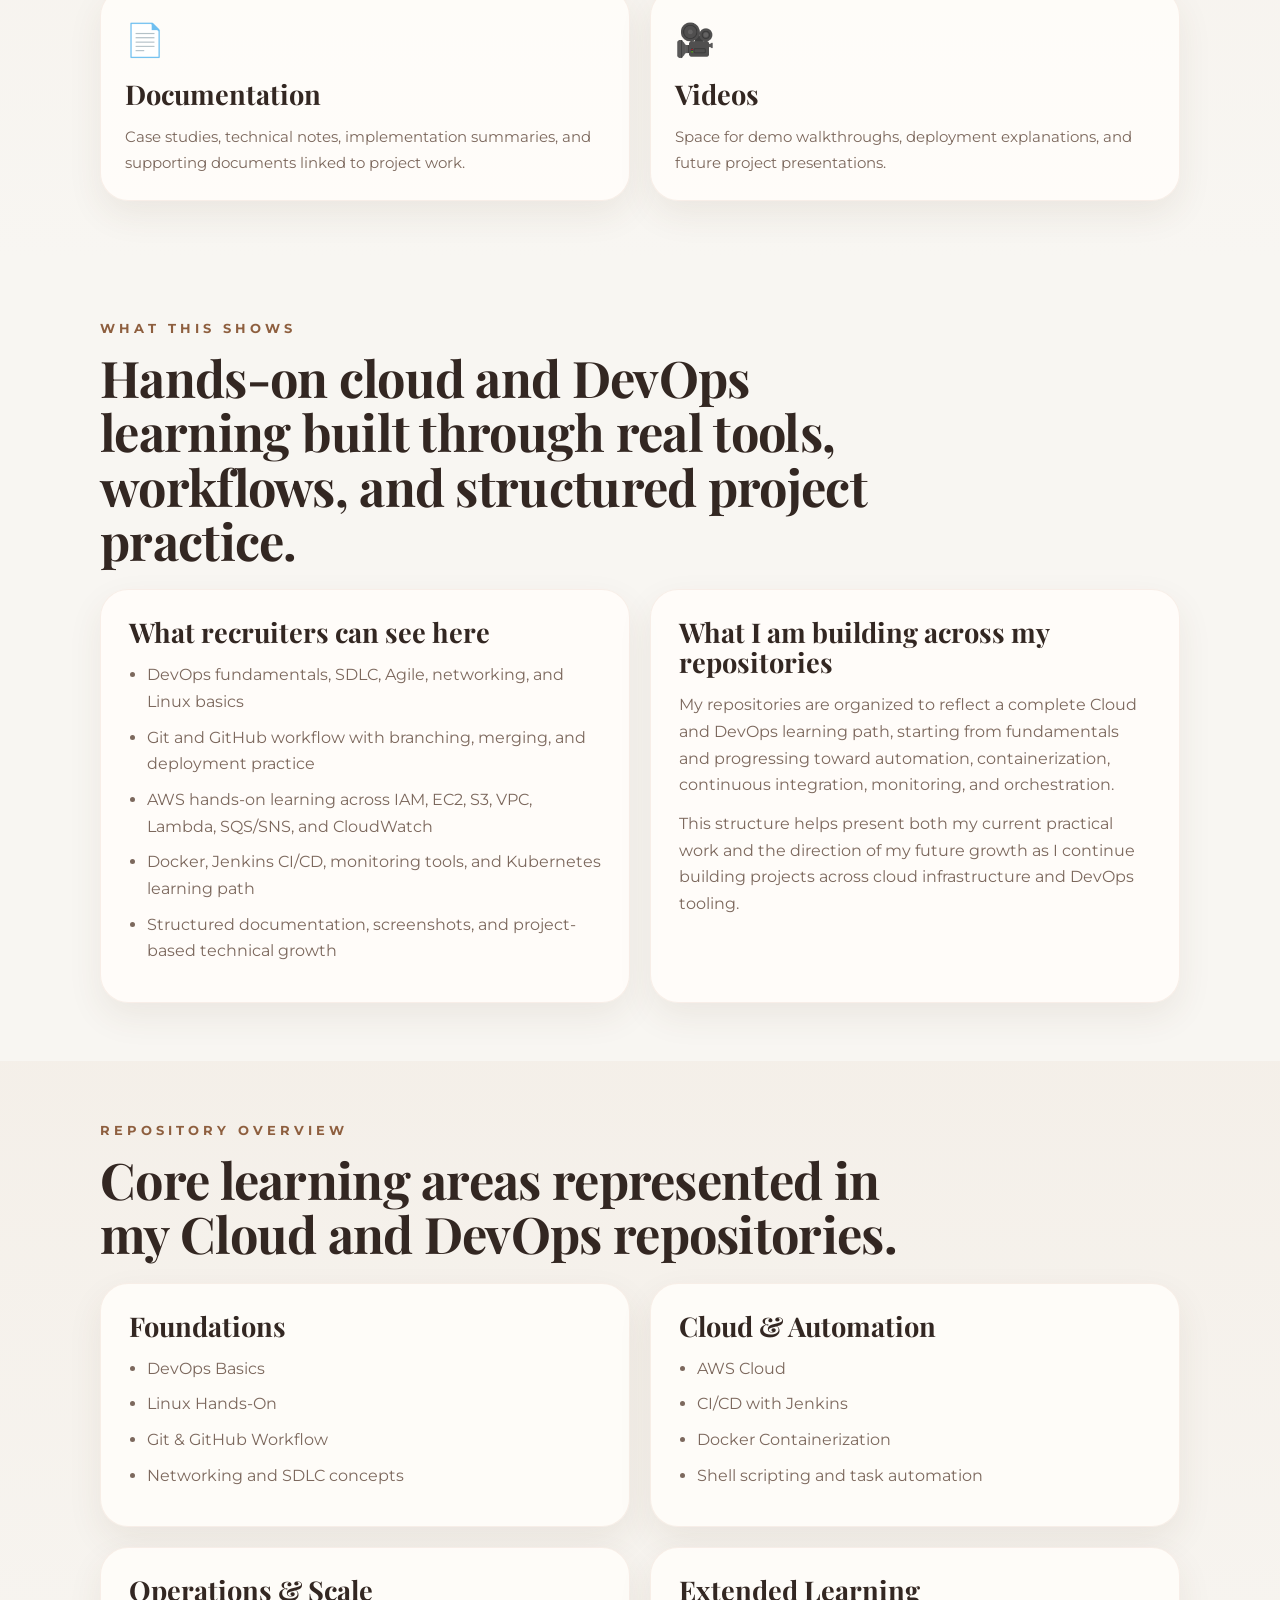
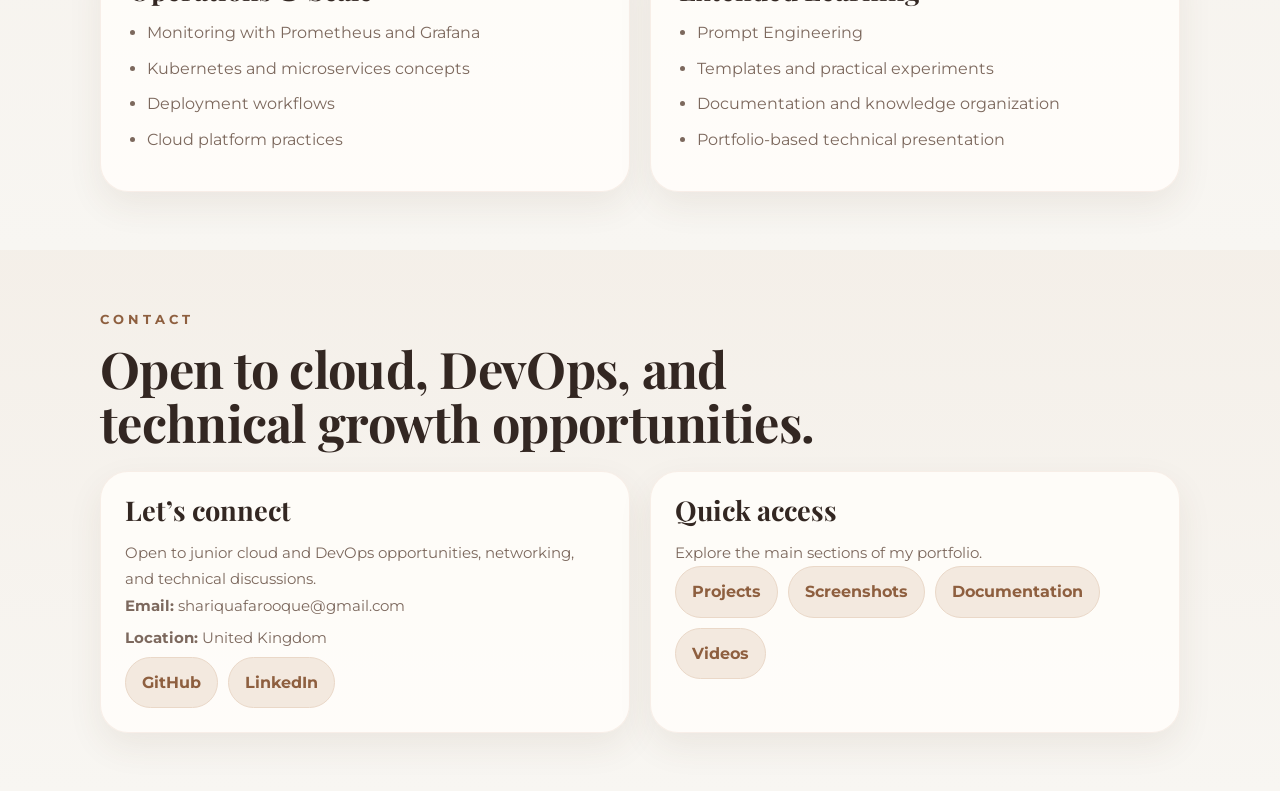
==== commit 9591506d: "updated tag line" ====
--- a/index.html
+++ b/index.html
@@ -31,7 +31,7 @@
           <div class="eyebrow">Cloud • DevOps • AWS • Automation • CI/CD</div>
 
           <h1>Hi, I’m <span>Shariqua<br>Patel Farooque</span></h1>
-          <h2> Cloud & DevOps Enthusiast</h2>
+          <h2> Aspiring Cloud & DevOps Engineer</h2>
 
           <p class="hero-text">
             Building hands-on skills across AWS, Linux, Git, Docker, CI/CD, monitoring,
